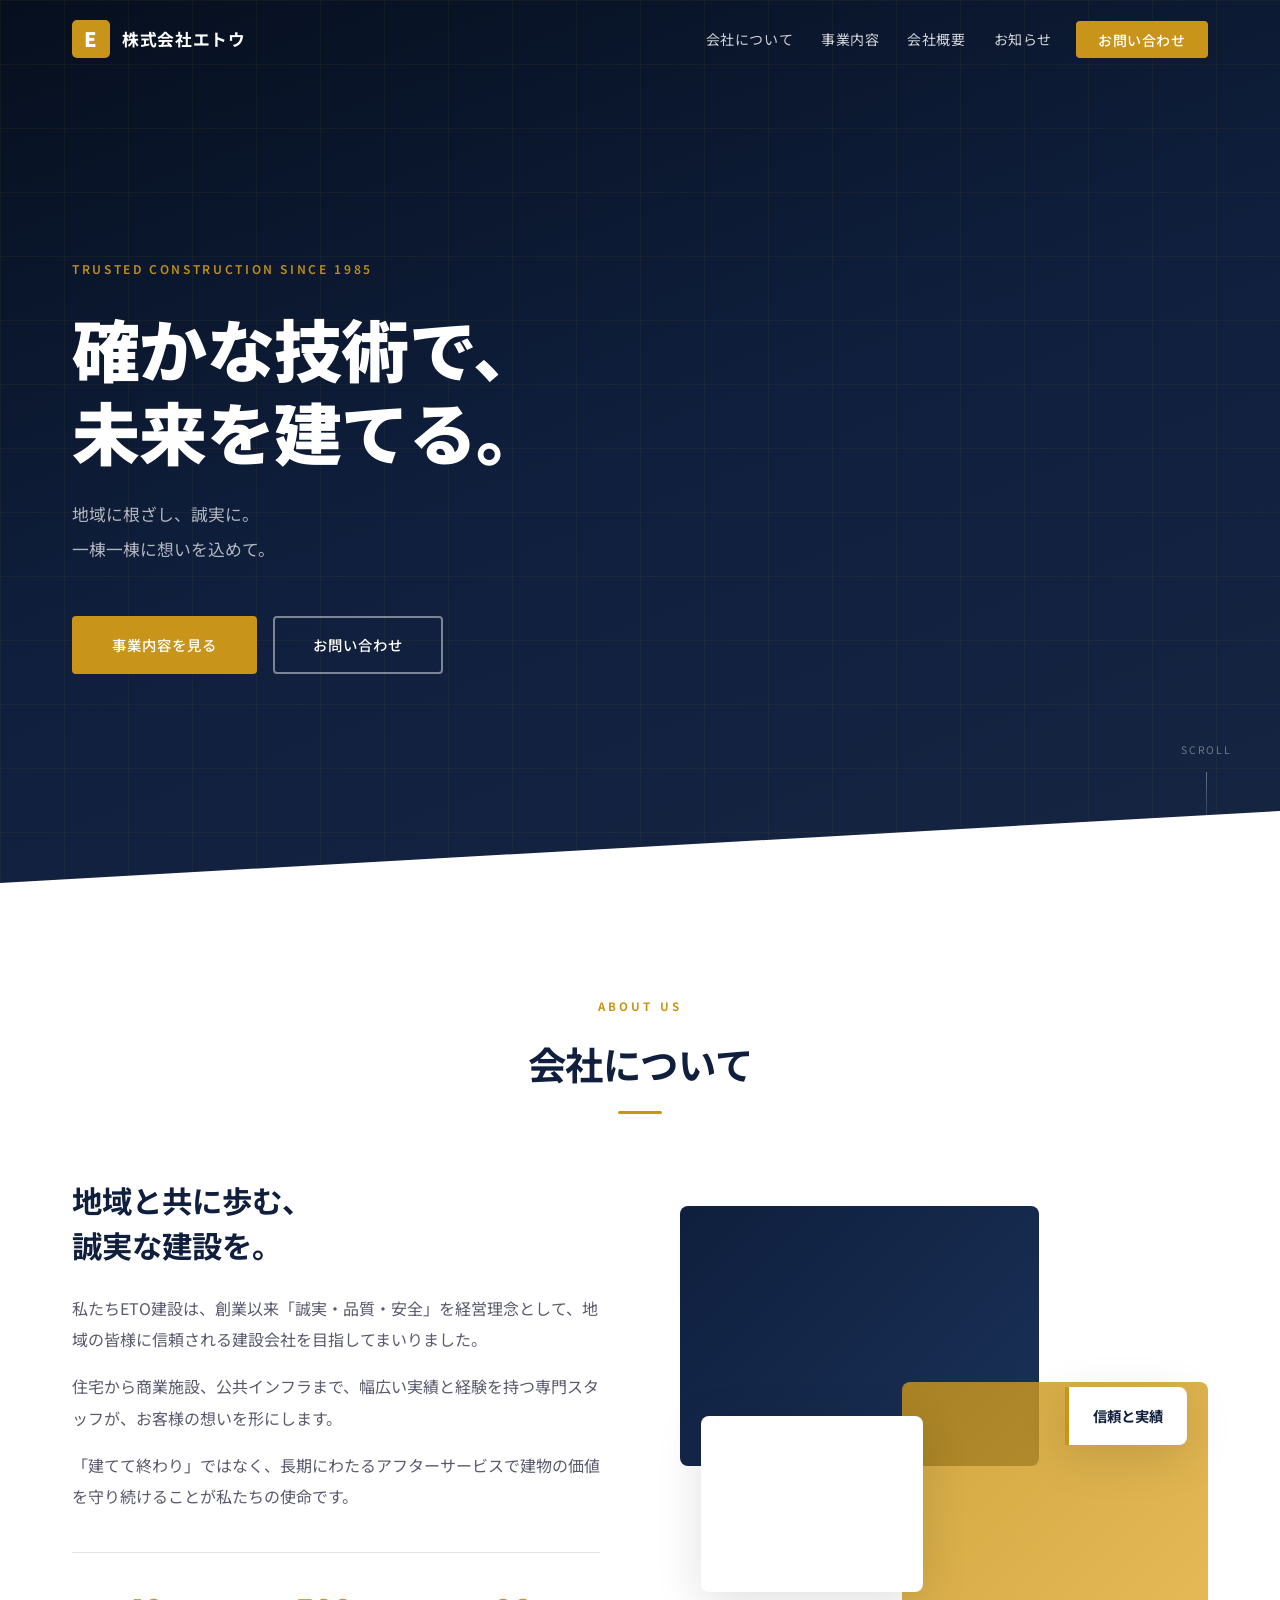
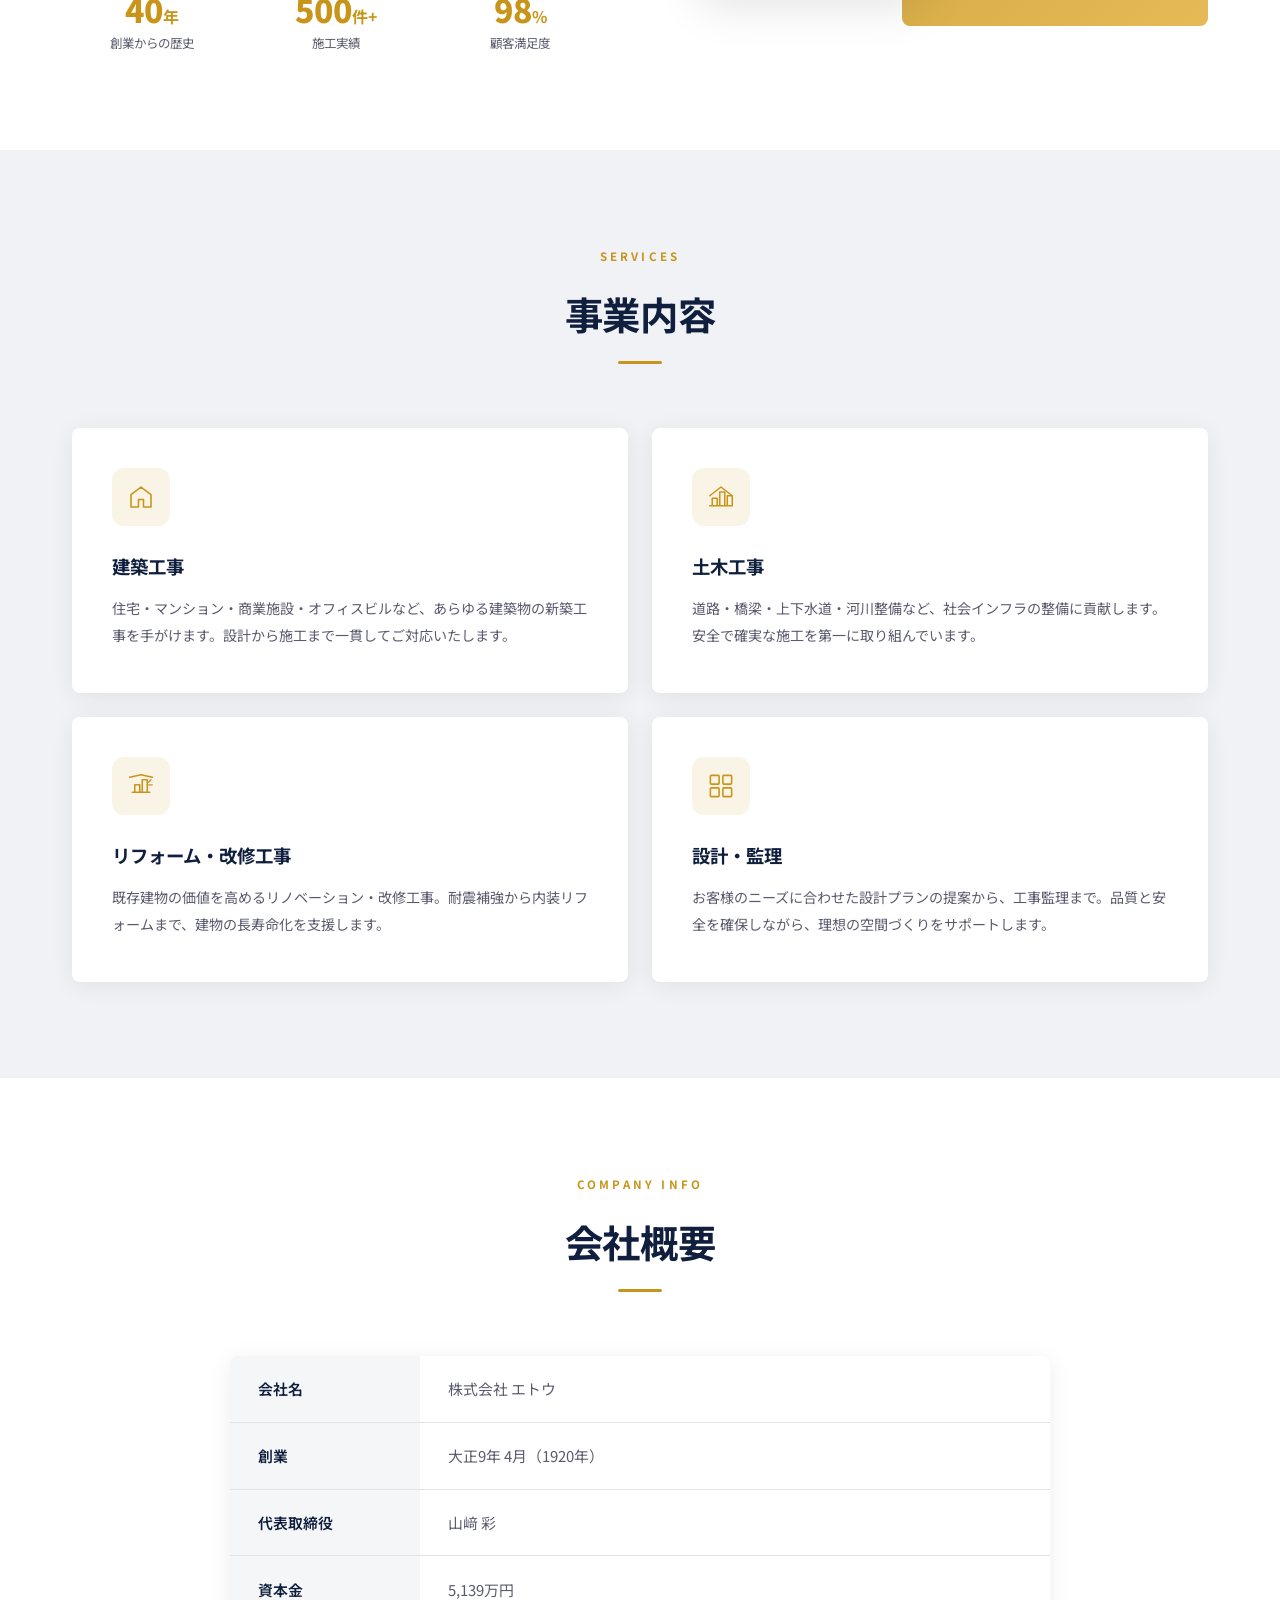
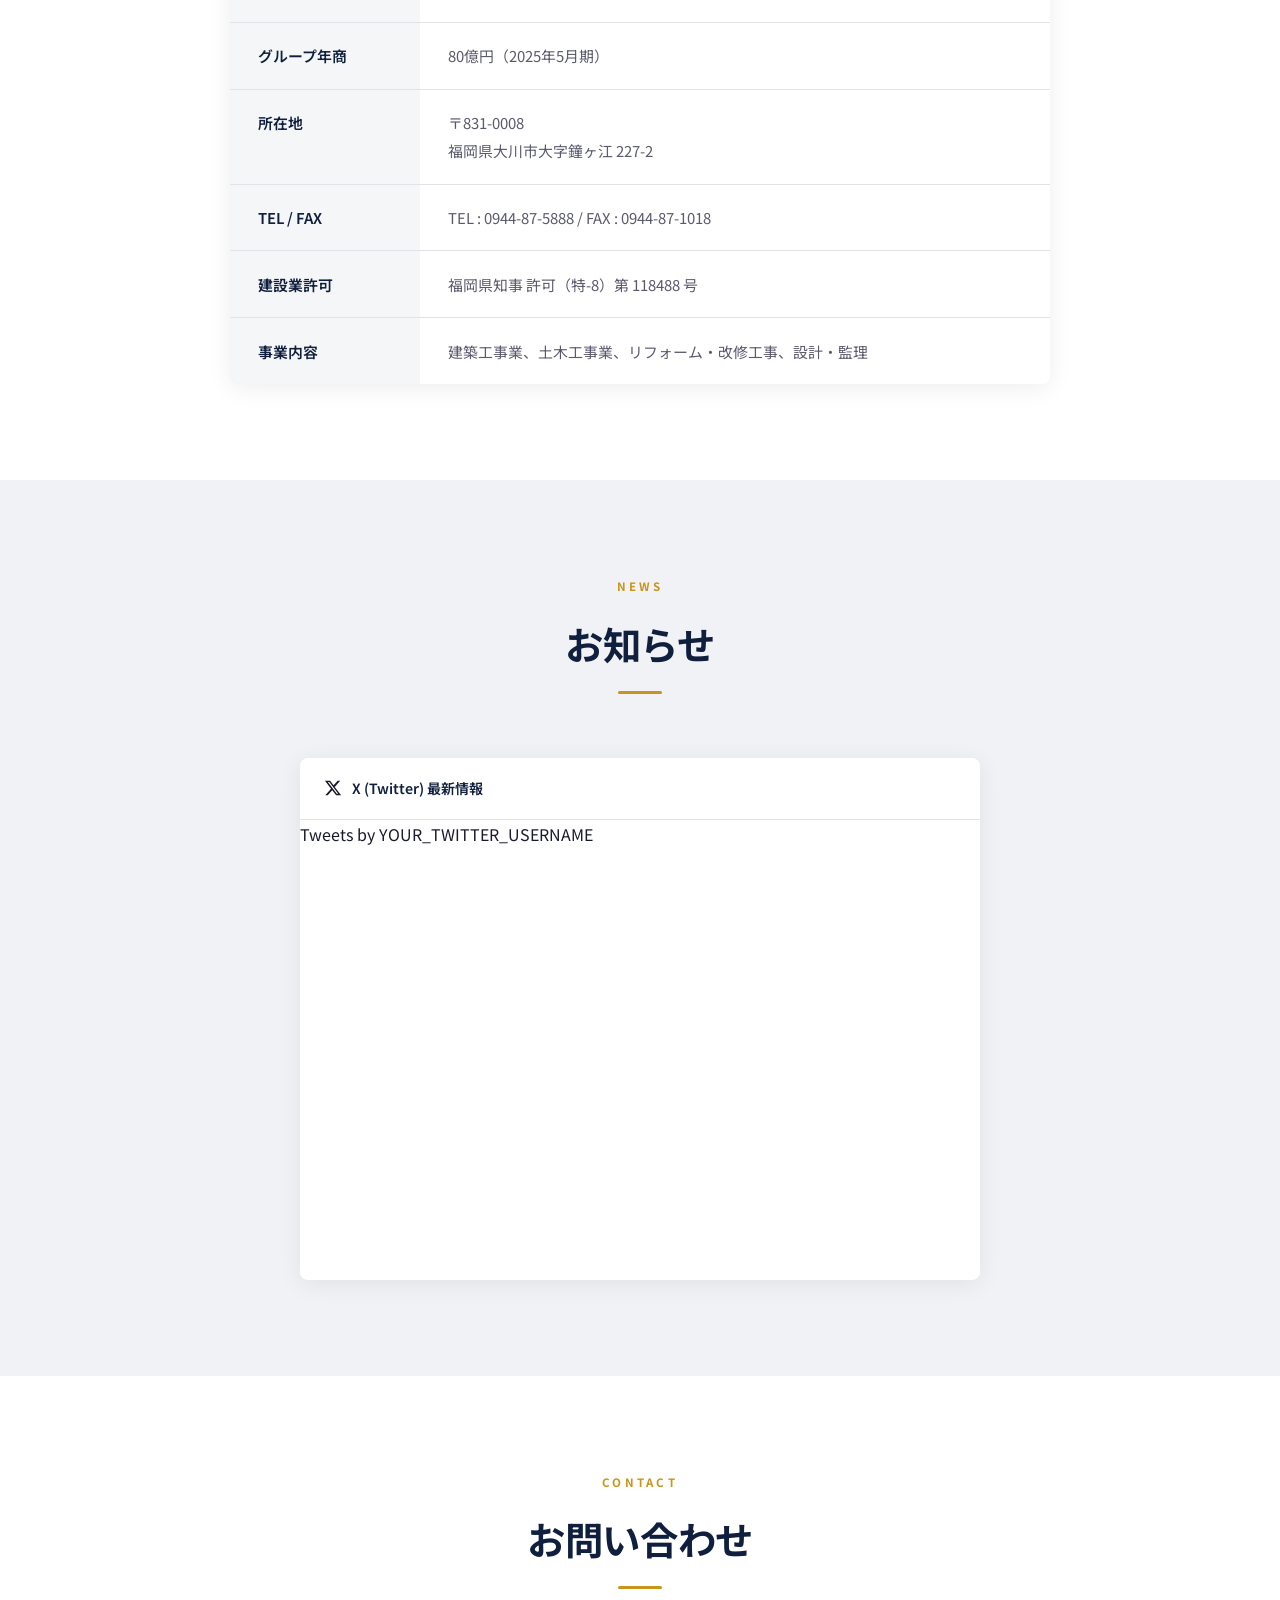
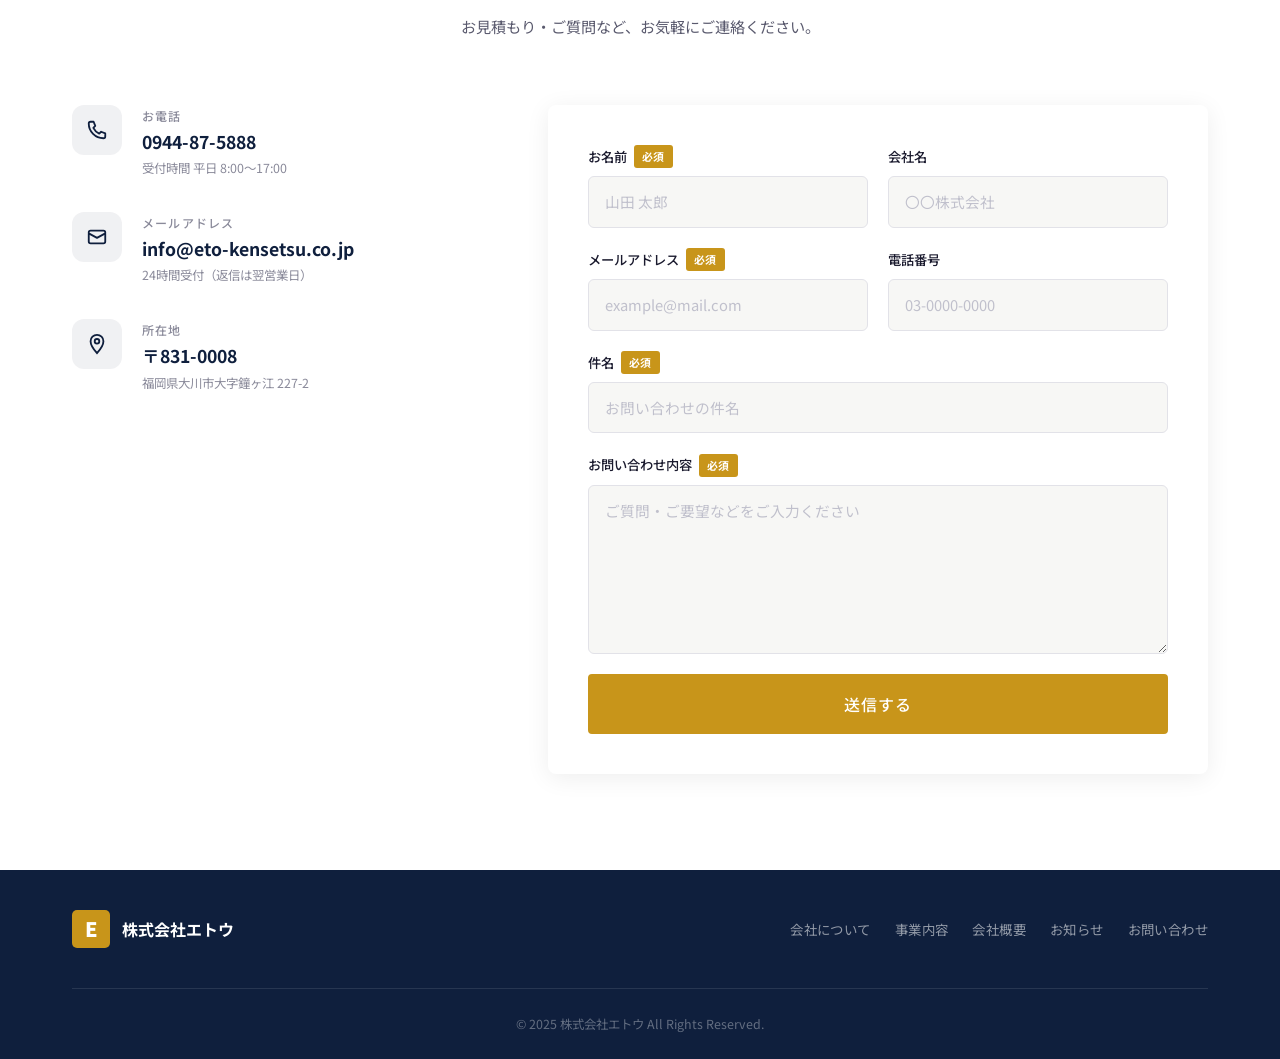
==== index.html @ 2ecfac26 "初回コミット: 株式会社エトウ ウェブサイト" ====
<!DOCTYPE html>
<html lang="ja">
<head>
  <meta charset="UTF-8">
  <meta name="viewport" content="width=device-width, initial-scale=1.0">
  <meta name="description" content="株式会社エトウ — 建築工事・土木工事・リフォーム・設計監理。福岡県大川市に根ざした誠実な建設で、確かな技術と安心をお届けします。">
  <title>株式会社エトウ | 確かな技術で未来を建てる</title>
  <link rel="stylesheet" href="css/style.css">
  <link rel="preconnect" href="https://fonts.googleapis.com">
  <link rel="preconnect" href="https://fonts.gstatic.com" crossorigin>
  <link href="https://fonts.googleapis.com/css2?family=Noto+Sans+JP:wght@300;400;500;700;900&display=swap" rel="stylesheet">
</head>
<body>

  <!-- ========== HEADER ========== -->
  <header id="header">
    <nav class="nav-container" role="navigation" aria-label="メインナビゲーション">
      <a href="#" class="logo" aria-label="株式会社エトウ トップへ">
        <span class="logo-mark" aria-hidden="true">E</span>
        <span class="logo-text">株式会社エトウ</span>
      </a>
      <button class="hamburger" id="hamburger" aria-label="メニューを開く" aria-expanded="false" aria-controls="nav-links">
        <span></span>
        <span></span>
        <span></span>
      </button>
      <ul class="nav-links" id="nav-links" role="list">
        <li><a href="#about">会社について</a></li>
        <li><a href="#services">事業内容</a></li>
        <li><a href="#company">会社概要</a></li>
        <li><a href="#news">お知らせ</a></li>
        <li><a href="#contact" class="nav-cta">お問い合わせ</a></li>
      </ul>
    </nav>
  </header>

  <!-- ========== HERO ========== -->
  <section id="hero" aria-label="メインビジュアル">
    <div class="hero-content">
      <p class="hero-label">TRUSTED CONSTRUCTION SINCE 1985</p>
      <h1>確かな技術で、<br>未来を建てる。</h1>
      <p class="hero-sub">地域に根ざし、誠実に。<br>一棟一棟に想いを込めて。</p>
      <div class="hero-btns">
        <a href="#services" class="btn btn-primary">事業内容を見る</a>
        <a href="#contact" class="btn btn-outline">お問い合わせ</a>
      </div>
    </div>
    <div class="hero-deco" aria-hidden="true">
      <div class="hero-scroll">
        <span>SCROLL</span>
        <div class="scroll-line"></div>
      </div>
    </div>
  </section>

  <!-- ========== ABOUT ========== -->
  <section id="about">
    <div class="container">
      <div class="section-header">
        <span class="section-label">ABOUT US</span>
        <h2>会社について</h2>
      </div>
      <div class="about-grid">
        <div class="about-text">
          <h3>地域と共に歩む、<br>誠実な建設を。</h3>
          <p>私たちETO建設は、創業以来「誠実・品質・安全」を経営理念として、地域の皆様に信頼される建設会社を目指してまいりました。</p>
          <p>住宅から商業施設、公共インフラまで、幅広い実績と経験を持つ専門スタッフが、お客様の想いを形にします。</p>
          <p>「建てて終わり」ではなく、長期にわたるアフターサービスで建物の価値を守り続けることが私たちの使命です。</p>
          <div class="about-stats">
            <div class="stat">
              <span class="stat-num">40<small>年</small></span>
              <span class="stat-label">創業からの歴史</span>
            </div>
            <div class="stat">
              <span class="stat-num">500<small>件+</small></span>
              <span class="stat-label">施工実績</span>
            </div>
            <div class="stat">
              <span class="stat-num">98<small>%</small></span>
              <span class="stat-label">顧客満足度</span>
            </div>
          </div>
        </div>
        <div class="about-visual" aria-hidden="true">
          <div class="visual-block v1"></div>
          <div class="visual-block v2"></div>
          <div class="visual-block v3"></div>
          <div class="visual-badge">信頼と実績</div>
        </div>
      </div>
    </div>
  </section>

  <!-- ========== SERVICES ========== -->
  <section id="services" class="bg-light">
    <div class="container">
      <div class="section-header">
        <span class="section-label">SERVICES</span>
        <h2>事業内容</h2>
      </div>
      <div class="services-grid">
        <div class="service-card">
          <div class="service-icon" aria-hidden="true">
            <svg viewBox="0 0 48 48" fill="none" xmlns="http://www.w3.org/2000/svg">
              <path d="M8 40V20L24 8L40 20V40H28V28H20V40H8Z" stroke="currentColor" stroke-width="2.5" stroke-linejoin="round"/>
            </svg>
          </div>
          <h3>建築工事</h3>
          <p>住宅・マンション・商業施設・オフィスビルなど、あらゆる建築物の新築工事を手がけます。設計から施工まで一貫してご対応いたします。</p>
        </div>
        <div class="service-card">
          <div class="service-icon" aria-hidden="true">
            <svg viewBox="0 0 48 48" fill="none" xmlns="http://www.w3.org/2000/svg">
              <path d="M6 38H42M10 38V26H18V38M22 38V16H30V38M34 38V22H42V38" stroke="currentColor" stroke-width="2.5" stroke-linecap="round" stroke-linejoin="round"/>
              <path d="M6 22L24 8L42 22" stroke="currentColor" stroke-width="2.5" stroke-linecap="round" stroke-linejoin="round"/>
            </svg>
          </div>
          <h3>土木工事</h3>
          <p>道路・橋梁・上下水道・河川整備など、社会インフラの整備に貢献します。安全で確実な施工を第一に取り組んでいます。</p>
        </div>
        <div class="service-card">
          <div class="service-icon" aria-hidden="true">
            <svg viewBox="0 0 48 48" fill="none" xmlns="http://www.w3.org/2000/svg">
              <path d="M10 34H38M14 34V22H22V34M26 34V14H34V34" stroke="currentColor" stroke-width="2.5" stroke-linecap="round" stroke-linejoin="round"/>
              <path d="M6 10L24 6L42 10" stroke="currentColor" stroke-width="2.5" stroke-linecap="round" stroke-linejoin="round"/>
              <path d="M36 18L40 14M36 22L42 22" stroke="currentColor" stroke-width="2" stroke-linecap="round"/>
            </svg>
          </div>
          <h3>リフォーム・改修工事</h3>
          <p>既存建物の価値を高めるリノベーション・改修工事。耐震補強から内装リフォームまで、建物の長寿命化を支援します。</p>
        </div>
        <div class="service-card">
          <div class="service-icon" aria-hidden="true">
            <svg viewBox="0 0 48 48" fill="none" xmlns="http://www.w3.org/2000/svg">
              <rect x="7" y="7" width="14" height="14" rx="1.5" stroke="currentColor" stroke-width="2.5"/>
              <rect x="27" y="7" width="14" height="14" rx="1.5" stroke="currentColor" stroke-width="2.5"/>
              <rect x="7" y="27" width="14" height="14" rx="1.5" stroke="currentColor" stroke-width="2.5"/>
              <rect x="27" y="27" width="14" height="14" rx="1.5" stroke="currentColor" stroke-width="2.5"/>
            </svg>
          </div>
          <h3>設計・監理</h3>
          <p>お客様のニーズに合わせた設計プランの提案から、工事監理まで。品質と安全を確保しながら、理想の空間づくりをサポートします。</p>
        </div>
      </div>
    </div>
  </section>

  <!-- ========== COMPANY INFO ========== -->
  <section id="company">
    <div class="container">
      <div class="section-header">
        <span class="section-label">COMPANY INFO</span>
        <h2>会社概要</h2>
      </div>
      <div class="company-wrapper">
        <table class="company-table">
          <tbody>
            <tr>
              <th scope="row">会社名</th>
              <td>株式会社 エトウ</td>
            </tr>
            <tr>
              <th scope="row">創業</th>
              <td>大正9年 4月（1920年）</td>
            </tr>
            <tr>
              <th scope="row">代表取締役</th>
              <td>山﨑 彩</td>
            </tr>
            <tr>
              <th scope="row">資本金</th>
              <td>5,139万円</td>
            </tr>
            <tr>
              <th scope="row">グループ年商</th>
              <td>80億円（2025年5月期）</td>
            </tr>
            <tr>
              <th scope="row">所在地</th>
              <td>〒831-0008<br>福岡県大川市大字鐘ヶ江 227-2</td>
            </tr>
            <tr>
              <th scope="row">TEL / FAX</th>
              <td>TEL : 0944-87-5888 / FAX : 0944-87-1018</td>
            </tr>
            <tr>
              <th scope="row">建設業許可</th>
              <td>福岡県知事 許可（特-8）第 118488 号</td>
            </tr>
            <tr>
              <th scope="row">事業内容</th>
              <td>建築工事業、土木工事業、リフォーム・改修工事、設計・監理</td>
            </tr>
          </tbody>
        </table>
      </div>
    </div>
  </section>

  <!-- ========== NEWS ========== -->
  <section id="news" class="bg-light">
    <div class="container">
      <div class="section-header">
        <span class="section-label">NEWS</span>
        <h2>お知らせ</h2>
      </div>
      <div class="news-grid news-grid--single">

        <!-- X (Twitter) タイムライン -->
        <div class="twitter-feed">
          <div class="twitter-header">
            <svg class="x-icon" viewBox="0 0 24 24" aria-hidden="true" focusable="false">
              <path d="M18.244 2.25h3.308l-7.227 8.26 8.502 11.24H16.17l-5.214-6.817L4.99 21.75H1.68l7.73-8.835L1.254 2.25H8.08l4.713 6.231zm-1.161 17.52h1.833L7.084 4.126H5.117z"/>
            </svg>
            <span>X (Twitter) 最新情報</span>
          </div>
          <div class="twitter-embed">
            <!--
              ★ Twitter/X タイムライン埋め込み設定
              「YOUR_TWITTER_USERNAME」の部分を X(Twitter) のユーザー名に変更してください。
              例: href="https://twitter.com/eto_kensetsu"
            -->
            <a class="twitter-timeline"
               data-height="560"
               data-theme="light"
               data-chrome="noheader nofooter noborders transparent"
               href="https://twitter.com/YOUR_TWITTER_USERNAME">
              Tweets by YOUR_TWITTER_USERNAME
            </a>
            <script async src="https://platform.twitter.com/widgets.js" charset="utf-8"></script>
          </div>
        </div>

      </div>
    </div>
  </section>

  <!-- ========== CONTACT ========== -->
  <section id="contact">
    <div class="container">
      <div class="section-header">
        <span class="section-label">CONTACT</span>
        <h2>お問い合わせ</h2>
        <p class="section-desc">お見積もり・ご質問など、お気軽にご連絡ください。</p>
      </div>
      <div class="contact-wrapper">

        <div class="contact-info">
          <div class="contact-item">
            <div class="contact-icon" aria-hidden="true">
              <svg viewBox="0 0 24 24" fill="none">
                <path d="M3 5C3 3.9 3.9 3 5 3H8.3L10.1 7.5L8 9.6C9.1 11.8 12.2 14.9 14.4 16L16.5 13.9L21 15.7V19C21 20.1 20.1 21 19 21C10.2 21 3 13.8 3 5Z" stroke="currentColor" stroke-width="2" stroke-linecap="round" stroke-linejoin="round"/>
              </svg>
            </div>
            <div>
              <span class="contact-label">お電話</span>
              <a href="tel:0944875888" class="contact-value">0944-87-5888</a>
              <span class="contact-note">受付時間 平日 8:00〜17:00</span>
            </div>
          </div>
          <div class="contact-item">
            <div class="contact-icon" aria-hidden="true">
              <svg viewBox="0 0 24 24" fill="none">
                <path d="M3 8L12 13L21 8M5 19H19C20.1 19 21 18.1 21 17V7C21 5.9 20.1 5 19 5H5C3.9 5 3 5.9 3 7V17C3 18.1 3.9 19 5 19Z" stroke="currentColor" stroke-width="2" stroke-linecap="round" stroke-linejoin="round"/>
              </svg>
            </div>
            <div>
              <span class="contact-label">メールアドレス</span>
              <a href="mailto:info@eto-kensetsu.co.jp" class="contact-value">info@eto-kensetsu.co.jp</a>
              <span class="contact-note">24時間受付（返信は翌営業日）</span>
            </div>
          </div>
          <div class="contact-item">
            <div class="contact-icon" aria-hidden="true">
              <svg viewBox="0 0 24 24" fill="none">
                <path d="M12 2C8.13 2 5 5.13 5 9C5 14.25 12 22 12 22C12 22 19 14.25 19 9C19 5.13 15.87 2 12 2ZM12 11.5C10.62 11.5 9.5 10.38 9.5 9C9.5 7.62 10.62 6.5 12 6.5C13.38 6.5 14.5 7.62 14.5 9C14.5 10.38 13.38 11.5 12 11.5Z" stroke="currentColor" stroke-width="2" fill="none"/>
              </svg>
            </div>
            <div>
              <span class="contact-label">所在地</span>
              <span class="contact-value">〒831-0008</span>
              <span class="contact-note">福岡県大川市大字鐘ヶ江 227-2</span>
            </div>
          </div>
        </div>

        <form class="contact-form" id="contactForm" novalidate>
          <div class="form-group">
            <label for="name">お名前 <span class="required">必須</span></label>
            <input type="text" id="name" name="name" placeholder="山田 太郎" required autocomplete="name">
          </div>
          <div class="form-group">
            <label for="company-name">会社名</label>
            <input type="text" id="company-name" name="company" placeholder="〇〇株式会社" autocomplete="organization">
          </div>
          <div class="form-group">
            <label for="email">メールアドレス <span class="required">必須</span></label>
            <input type="email" id="email" name="email" placeholder="example@mail.com" required autocomplete="email">
          </div>
          <div class="form-group">
            <label for="tel">電話番号</label>
            <input type="tel" id="tel" name="tel" placeholder="03-0000-0000" autocomplete="tel">
          </div>
          <div class="form-group form-full">
            <label for="subject">件名 <span class="required">必須</span></label>
            <input type="text" id="subject" name="subject" placeholder="お問い合わせの件名" required>
          </div>
          <div class="form-group form-full">
            <label for="message">お問い合わせ内容 <span class="required">必須</span></label>
            <textarea id="message" name="message" rows="6" placeholder="ご質問・ご要望などをご入力ください" required></textarea>
          </div>
          <div class="form-group form-full">
            <button type="submit" class="btn btn-primary btn-full">送信する</button>
          </div>
        </form>

      </div>
    </div>
  </section>

  <!-- ========== FOOTER ========== -->
  <footer id="footer">
    <div class="footer-inner">
      <div class="footer-top">
        <a href="#" class="footer-logo" aria-label="株式会社エトウ トップへ">
          <span class="logo-mark" aria-hidden="true">E</span>
          <span>株式会社エトウ</span>
        </a>
        <nav class="footer-nav" aria-label="フッターナビゲーション">
          <a href="#about">会社について</a>
          <a href="#services">事業内容</a>
          <a href="#company">会社概要</a>
          <a href="#news">お知らせ</a>
          <a href="#contact">お問い合わせ</a>
        </nav>
      </div>
      <div class="footer-bottom">
        <p>&copy; 2025 株式会社エトウ All Rights Reserved.</p>
      </div>
    </div>
  </footer>

  <a href="#" class="back-to-top" id="backToTop" aria-label="ページトップへ戻る">&#8679;</a>

  <script src="js/main.js"></script>
</body>
</html>
---- css/style.css ----
/* ============================================================
   ETO建設株式会社 — スタイルシート
   ============================================================ */

/* ---------- リセット & ベース ---------- */
*, *::before, *::after {
  box-sizing: border-box;
  margin: 0;
  padding: 0;
}

:root {
  --clr-primary:       #0f1f3d;
  --clr-primary-mid:   #1a3158;
  --clr-accent:        #c8951a;
  --clr-accent-lt:     #e0aa30;
  --clr-white:         #ffffff;
  --clr-offwhite:      #f7f7f5;
  --clr-light:         #f0f2f5;
  --clr-gray:          #8a8a9a;
  --clr-text:          #1a1a2e;
  --clr-text-lt:       #5a5a6e;
  --clr-border:        #e2e2e8;

  --shadow:            0 4px 24px rgba(0, 0, 0, 0.07);
  --shadow-lg:         0 12px 48px rgba(0, 0, 0, 0.12);
  --radius:            8px;
  --transition:        all 0.3s ease;
  --font:              'Noto Sans JP', 'Hiragino Sans', 'Meiryo', sans-serif;
  --max-w:             1200px;
}

html {
  scroll-behavior: smooth;
  font-size: 16px;
}

body {
  font-family: var(--font);
  color: var(--clr-text);
  line-height: 1.8;
  background: var(--clr-white);
  overflow-x: hidden;
}

a {
  color: inherit;
  text-decoration: none;
  transition: var(--transition);
}

img {
  max-width: 100%;
  display: block;
}

/* ============================================================
   HEADER / NAV
   ============================================================ */
#header {
  position: fixed;
  top: 0;
  left: 0;
  right: 0;
  z-index: 1000;
  padding: 1.25rem 0;
  transition: background 0.4s ease, padding 0.3s ease, box-shadow 0.3s ease;
}

#header.scrolled {
  background: rgba(15, 31, 61, 0.97);
  backdrop-filter: blur(16px);
  -webkit-backdrop-filter: blur(16px);
  padding: 0.75rem 0;
  box-shadow: 0 2px 20px rgba(0, 0, 0, 0.25);
}

.nav-container {
  max-width: var(--max-w);
  margin: 0 auto;
  padding: 0 2rem;
  display: flex;
  align-items: center;
  justify-content: space-between;
  gap: 2rem;
}

.logo {
  display: flex;
  align-items: center;
  gap: 0.75rem;
  color: var(--clr-white);
  font-weight: 700;
  font-size: 1.05rem;
  letter-spacing: 0.04em;
  flex-shrink: 0;
}

.logo-mark {
  width: 38px;
  height: 38px;
  background: var(--clr-accent);
  color: var(--clr-white);
  border-radius: 5px;
  display: flex;
  align-items: center;
  justify-content: center;
  font-weight: 900;
  font-size: 1.25rem;
  flex-shrink: 0;
}

.nav-links {
  display: flex;
  align-items: center;
  gap: 0.25rem;
  list-style: none;
}

.nav-links a {
  color: rgba(255, 255, 255, 0.82);
  font-size: 0.875rem;
  font-weight: 400;
  letter-spacing: 0.04em;
  padding: 0.4rem 0.75rem;
  position: relative;
  border-radius: 4px;
}

.nav-links a::after {
  content: '';
  position: absolute;
  bottom: 0;
  left: 0.75rem;
  right: 0.75rem;
  height: 2px;
  background: var(--clr-accent);
  transform: scaleX(0);
  transition: transform 0.25s ease;
}

.nav-links a:hover {
  color: var(--clr-white);
}

.nav-links a:hover::after,
.nav-links a.active::after {
  transform: scaleX(1);
}

.nav-cta {
  background: var(--clr-accent) !important;
  color: var(--clr-white) !important;
  padding: 0.55rem 1.4rem !important;
  border-radius: 4px;
  font-weight: 500 !important;
  margin-left: 0.5rem;
}

.nav-cta::after {
  display: none !important;
}

.nav-cta:hover {
  background: var(--clr-accent-lt) !important;
  transform: translateY(-1px);
  box-shadow: 0 4px 16px rgba(200, 149, 26, 0.35);
}

.hamburger {
  display: none;
  background: none;
  border: none;
  cursor: pointer;
  flex-direction: column;
  gap: 5px;
  padding: 4px;
  z-index: 1100;
}

.hamburger span {
  width: 26px;
  height: 2px;
  background: var(--clr-white);
  display: block;
  border-radius: 2px;
  transition: var(--transition);
  transform-origin: center;
}

.hamburger.open span:nth-child(1) {
  transform: translateY(7px) rotate(45deg);
}

.hamburger.open span:nth-child(2) {
  opacity: 0;
  transform: scaleX(0);
}

.hamburger.open span:nth-child(3) {
  transform: translateY(-7px) rotate(-45deg);
}

/* ============================================================
   HERO
   ============================================================ */
#hero {
  min-height: 100vh;
  display: flex;
  align-items: center;
  position: relative;
  overflow: hidden;
  background:
    linear-gradient(160deg, #060f1e 0%, #0f1f3d 50%, #162542 100%);
}

/* グリッドパターン */
#hero::before {
  content: '';
  position: absolute;
  inset: 0;
  background-image:
    linear-gradient(rgba(200, 149, 26, 0.06) 1px, transparent 1px),
    linear-gradient(90deg, rgba(200, 149, 26, 0.06) 1px, transparent 1px);
  background-size: 64px 64px;
  pointer-events: none;
}

/* ウェーブ分割 */
#hero::after {
  content: '';
  position: absolute;
  bottom: -1px;
  left: 0;
  right: 0;
  height: 90px;
  background: var(--clr-white);
  clip-path: polygon(0 80%, 100% 0, 100% 100%, 0 100%);
}

.hero-content {
  position: relative;
  z-index: 1;
  max-width: var(--max-w);
  margin: 0 auto;
  padding: 9rem 2rem 7rem;
  width: 100%;
}

.hero-label {
  color: var(--clr-accent);
  font-size: 0.75rem;
  letter-spacing: 0.22em;
  font-weight: 600;
  margin-bottom: 1.75rem;
  opacity: 0.95;
}

.hero-content h1 {
  font-size: clamp(2.6rem, 5.5vw, 4.25rem);
  font-weight: 900;
  color: var(--clr-white);
  line-height: 1.22;
  margin-bottom: 1.5rem;
  letter-spacing: -0.01em;
}

.hero-sub {
  color: rgba(255, 255, 255, 0.68);
  font-size: 1.05rem;
  margin-bottom: 3rem;
  line-height: 2.1;
}

.hero-btns {
  display: flex;
  gap: 1rem;
  flex-wrap: wrap;
}

/* スクロールインジケーター */
.hero-deco {
  position: absolute;
  bottom: 4rem;
  right: 3rem;
  z-index: 1;
}

.hero-scroll {
  display: flex;
  flex-direction: column;
  align-items: center;
  gap: 0.75rem;
  color: rgba(255, 255, 255, 0.38);
  font-size: 0.65rem;
  letter-spacing: 0.18em;
}

.scroll-line {
  width: 1px;
  height: 64px;
  background: linear-gradient(to bottom, rgba(255, 255, 255, 0.35), transparent);
  animation: scrollAnim 2.2s ease-in-out infinite;
}

@keyframes scrollAnim {
  0%, 100% { opacity: 0.35; transform: scaleY(1); }
  50%       { opacity: 0.75; transform: scaleY(1.15); }
}

/* ============================================================
   ボタン
   ============================================================ */
.btn {
  display: inline-flex;
  align-items: center;
  justify-content: center;
  gap: 0.5rem;
  padding: 0.9rem 2.4rem;
  border-radius: 4px;
  font-size: 0.9rem;
  font-weight: 500;
  letter-spacing: 0.06em;
  border: 2px solid transparent;
  cursor: pointer;
  transition: var(--transition);
  font-family: var(--font);
}

.btn-primary {
  background: var(--clr-accent);
  color: var(--clr-white);
  border-color: var(--clr-accent);
}

.btn-primary:hover {
  background: var(--clr-accent-lt);
  border-color: var(--clr-accent-lt);
  transform: translateY(-2px);
  box-shadow: 0 8px 24px rgba(200, 149, 26, 0.32);
}

.btn-outline {
  background: transparent;
  color: var(--clr-white);
  border-color: rgba(255, 255, 255, 0.45);
}

.btn-outline:hover {
  border-color: var(--clr-white);
  background: rgba(255, 255, 255, 0.1);
}

.btn-full {
  width: 100%;
  padding-top: 1rem;
  padding-bottom: 1rem;
  font-size: 1rem;
}

/* ============================================================
   セクション共通
   ============================================================ */
section {
  padding: 6rem 0;
}

.container {
  max-width: var(--max-w);
  margin: 0 auto;
  padding: 0 2rem;
}

.bg-light {
  background: var(--clr-light);
}

.section-header {
  text-align: center;
  margin-bottom: 4rem;
}

.section-label {
  display: block;
  color: var(--clr-accent);
  font-size: 0.72rem;
  font-weight: 700;
  letter-spacing: 0.28em;
  margin-bottom: 0.75rem;
}

.section-header h2 {
  font-size: clamp(1.9rem, 3vw, 2.6rem);
  font-weight: 700;
  color: var(--clr-primary);
  letter-spacing: -0.01em;
  position: relative;
  display: inline-block;
  padding-bottom: 1rem;
}

.section-header h2::after {
  content: '';
  position: absolute;
  bottom: 0;
  left: 50%;
  transform: translateX(-50%);
  width: 44px;
  height: 3px;
  background: var(--clr-accent);
  border-radius: 2px;
}

.section-desc {
  color: var(--clr-text-lt);
  margin-top: 1.5rem;
  font-size: 0.95rem;
}

/* ============================================================
   ABOUT
   ============================================================ */
.about-grid {
  display: grid;
  grid-template-columns: 1fr 1fr;
  gap: 5rem;
  align-items: center;
}

.about-text h3 {
  font-size: clamp(1.5rem, 2.5vw, 1.9rem);
  font-weight: 700;
  color: var(--clr-primary);
  line-height: 1.5;
  margin-bottom: 1.5rem;
}

.about-text p {
  color: var(--clr-text-lt);
  margin-bottom: 1rem;
  line-height: 1.95;
}

.about-stats {
  display: grid;
  grid-template-columns: repeat(3, 1fr);
  gap: 1.5rem;
  margin-top: 2.5rem;
  padding-top: 2.5rem;
  border-top: 1px solid var(--clr-border);
}

.stat {
  text-align: center;
}

.stat-num {
  display: block;
  font-size: 2rem;
  font-weight: 900;
  color: var(--clr-accent);
  line-height: 1;
  margin-bottom: 0.4rem;
}

.stat-num small {
  font-size: 1rem;
  font-weight: 700;
}

.stat-label {
  font-size: 0.78rem;
  color: var(--clr-text-lt);
  display: block;
}

/* ビジュアルブロック */
.about-visual {
  position: relative;
  height: 420px;
}

.visual-block {
  position: absolute;
  border-radius: var(--radius);
}

.v1 {
  width: 68%;
  height: 62%;
  top: 0;
  left: 0;
  background: linear-gradient(135deg, var(--clr-primary) 0%, var(--clr-primary-mid) 100%);
}

.v2 {
  width: 58%;
  height: 58%;
  bottom: 0;
  right: 0;
  background: linear-gradient(135deg, var(--clr-accent) 0%, var(--clr-accent-lt) 100%);
  opacity: 0.82;
}

.v3 {
  width: 42%;
  height: 42%;
  bottom: 8%;
  left: 4%;
  background: var(--clr-white);
  box-shadow: var(--shadow-lg);
}

.visual-badge {
  position: absolute;
  top: 50%;
  right: 4%;
  transform: translateY(-50%);
  background: var(--clr-white);
  border-left: 4px solid var(--clr-accent);
  padding: 1rem 1.5rem;
  box-shadow: var(--shadow-lg);
  border-radius: 0 var(--radius) var(--radius) 0;
  font-weight: 700;
  color: var(--clr-primary);
  font-size: 0.9rem;
  white-space: nowrap;
  z-index: 1;
}

/* ============================================================
   SERVICES
   ============================================================ */
.services-grid {
  display: grid;
  grid-template-columns: repeat(2, 1fr);
  gap: 1.5rem;
}

.service-card {
  background: var(--clr-white);
  border-radius: var(--radius);
  padding: 2.5rem;
  box-shadow: var(--shadow);
  transition: var(--transition);
  border-bottom: 3px solid transparent;
}

.service-card:hover {
  transform: translateY(-6px);
  box-shadow: var(--shadow-lg);
  border-bottom-color: var(--clr-accent);
}

.service-icon {
  width: 58px;
  height: 58px;
  background: rgba(200, 149, 26, 0.1);
  border-radius: 12px;
  display: flex;
  align-items: center;
  justify-content: center;
  margin-bottom: 1.5rem;
  color: var(--clr-accent);
  transition: background 0.3s ease;
}

.service-card:hover .service-icon {
  background: rgba(200, 149, 26, 0.18);
}

.service-icon svg {
  width: 30px;
  height: 30px;
}

.service-card h3 {
  font-size: 1.15rem;
  font-weight: 700;
  color: var(--clr-primary);
  margin-bottom: 0.75rem;
}

.service-card p {
  color: var(--clr-text-lt);
  font-size: 0.88rem;
  line-height: 1.95;
}

/* ============================================================
   COMPANY INFO
   ============================================================ */
.company-wrapper {
  max-width: 820px;
  margin: 0 auto;
  background: var(--clr-white);
  border-radius: var(--radius);
  overflow: hidden;
  box-shadow: var(--shadow);
}

.company-table {
  width: 100%;
  border-collapse: collapse;
}

.company-table tr:not(:last-child) {
  border-bottom: 1px solid var(--clr-border);
}

.company-table th,
.company-table td {
  padding: 1.2rem 1.75rem;
  text-align: left;
  font-size: 0.93rem;
  line-height: 1.85;
  vertical-align: top;
}

.company-table th {
  width: 190px;
  background: rgba(15, 31, 61, 0.04);
  color: var(--clr-primary);
  font-weight: 600;
  white-space: nowrap;
}

.company-table td {
  color: var(--clr-text-lt);
}

/* ============================================================
   NEWS
   ============================================================ */
.news-grid {
  display: grid;
  grid-template-columns: 1fr 1fr;
  gap: 2.5rem;
  align-items: start;
}

/* Twitter 単独レイアウト */
.news-grid--single {
  grid-template-columns: 1fr;
  max-width: 680px;
  margin: 0 auto;
}

/* Twitter/X フィード */
.twitter-feed {
  background: var(--clr-white);
  border-radius: var(--radius);
  overflow: hidden;
  box-shadow: var(--shadow);
}

.twitter-header {
  display: flex;
  align-items: center;
  gap: 0.6rem;
  padding: 1.1rem 1.5rem;
  border-bottom: 1px solid var(--clr-border);
  font-weight: 600;
  font-size: 0.88rem;
  color: var(--clr-primary);
}

.x-icon {
  width: 18px;
  height: 18px;
  fill: var(--clr-text);
  flex-shrink: 0;
}

.twitter-embed {
  padding: 0;
  min-height: 460px;
}

/* ============================================================
   CONTACT
   ============================================================ */
.contact-wrapper {
  display: grid;
  grid-template-columns: 1fr 1.6fr;
  gap: 4rem;
  align-items: start;
}

.contact-info {
  display: flex;
  flex-direction: column;
  gap: 2rem;
}

.contact-item {
  display: flex;
  gap: 1.25rem;
  align-items: flex-start;
}

.contact-icon {
  width: 50px;
  height: 50px;
  background: rgba(15, 31, 61, 0.06);
  border-radius: 12px;
  display: flex;
  align-items: center;
  justify-content: center;
  flex-shrink: 0;
  color: var(--clr-primary);
  transition: background 0.3s ease;
}

.contact-item:hover .contact-icon {
  background: rgba(200, 149, 26, 0.1);
  color: var(--clr-accent);
}

.contact-icon svg {
  width: 22px;
  height: 22px;
}

.contact-label {
  display: block;
  font-size: 0.75rem;
  color: var(--clr-gray);
  letter-spacing: 0.1em;
  margin-bottom: 0.2rem;
  font-weight: 500;
  text-transform: uppercase;
}

.contact-value {
  display: block;
  font-size: 1.1rem;
  font-weight: 700;
  color: var(--clr-primary);
  margin-bottom: 0.2rem;
  line-height: 1.4;
}

a.contact-value:hover {
  color: var(--clr-accent);
}

.contact-note {
  display: block;
  font-size: 0.78rem;
  color: var(--clr-gray);
}

/* フォーム */
.contact-form {
  background: var(--clr-white);
  border-radius: var(--radius);
  padding: 2.5rem;
  box-shadow: var(--shadow);
  display: grid;
  grid-template-columns: 1fr 1fr;
  gap: 1.25rem;
}

.form-group {
  display: flex;
  flex-direction: column;
  gap: 0.45rem;
}

.form-full {
  grid-column: 1 / -1;
}

.form-group label {
  font-size: 0.83rem;
  font-weight: 500;
  color: var(--clr-text);
  display: flex;
  align-items: center;
  gap: 0.4rem;
}

.required {
  background: var(--clr-accent);
  color: var(--clr-white);
  font-size: 0.68rem;
  padding: 0.1rem 0.5rem;
  border-radius: 3px;
  font-weight: 700;
  letter-spacing: 0.05em;
}

.form-group input,
.form-group textarea {
  padding: 0.82rem 1rem;
  border: 1.5px solid var(--clr-border);
  border-radius: 6px;
  font-size: 0.92rem;
  font-family: var(--font);
  color: var(--clr-text);
  background: var(--clr-offwhite);
  transition: var(--transition);
  outline: none;
  resize: vertical;
  line-height: 1.6;
}

.form-group input:focus,
.form-group textarea:focus {
  border-color: var(--clr-accent);
  background: var(--clr-white);
  box-shadow: 0 0 0 3px rgba(200, 149, 26, 0.12);
}

.form-group input::placeholder,
.form-group textarea::placeholder {
  color: #c0c0cc;
}

/* ============================================================
   FOOTER
   ============================================================ */
#footer {
  background: var(--clr-primary);
}

.footer-inner {
  max-width: var(--max-w);
  margin: 0 auto;
  padding: 0 2rem;
}

.footer-top {
  display: flex;
  align-items: center;
  justify-content: space-between;
  padding: 2.5rem 0;
  border-bottom: 1px solid rgba(255, 255, 255, 0.1);
  gap: 2rem;
  flex-wrap: wrap;
}

.footer-logo {
  display: flex;
  align-items: center;
  gap: 0.75rem;
  color: var(--clr-white);
  font-weight: 700;
  font-size: 1rem;
}

.footer-nav {
  display: flex;
  gap: 1.5rem;
  flex-wrap: wrap;
}

.footer-nav a {
  color: rgba(255, 255, 255, 0.55);
  font-size: 0.84rem;
  letter-spacing: 0.03em;
  transition: color 0.25s ease;
}

.footer-nav a:hover {
  color: var(--clr-accent);
}

.footer-bottom {
  padding: 1.5rem 0;
  text-align: center;
  font-size: 0.78rem;
  color: rgba(255, 255, 255, 0.35);
}

/* ============================================================
   BACK TO TOP
   ============================================================ */
.back-to-top {
  position: fixed;
  bottom: 2rem;
  right: 2rem;
  width: 48px;
  height: 48px;
  background: var(--clr-accent);
  color: var(--clr-white);
  border-radius: 50%;
  display: flex;
  align-items: center;
  justify-content: center;
  font-size: 1.35rem;
  box-shadow: 0 4px 18px rgba(200, 149, 26, 0.4);
  opacity: 0;
  pointer-events: none;
  transition: opacity 0.35s ease, transform 0.25s ease, background 0.2s ease;
  z-index: 999;
}

.back-to-top.visible {
  opacity: 1;
  pointer-events: auto;
}

.back-to-top:hover {
  background: var(--clr-accent-lt);
  transform: translateY(-3px);
}

/* ============================================================
   フェードインアニメーション
   ============================================================ */
.fade-in {
  opacity: 0;
  transform: translateY(28px);
  transition: opacity 0.6s ease, transform 0.6s ease;
}

.fade-in.visible {
  opacity: 1;
  transform: translateY(0);
}

/* ============================================================
   RESPONSIVE — タブレット (≤1024px)
   ============================================================ */
@media (max-width: 1024px) {
  .about-grid {
    grid-template-columns: 1fr;
    gap: 3.5rem;
  }

  .about-visual {
    height: 320px;
    max-width: 520px;
  }

  .news-grid {
    grid-template-columns: 1fr;
  }

  .contact-wrapper {
    grid-template-columns: 1fr;
    gap: 3rem;
  }
}

/* ============================================================
   RESPONSIVE — モバイル (≤768px)
   ============================================================ */
@media (max-width: 768px) {
  section {
    padding: 4rem 0;
  }

  /* ハンバーガー */
  .hamburger {
    display: flex;
  }

  .nav-links {
    position: fixed;
    top: 0;
    right: -100%;
    width: 80%;
    max-width: 320px;
    height: 100dvh;
    background: var(--clr-primary);
    flex-direction: column;
    align-items: flex-start;
    padding: 5.5rem 2rem 2rem;
    gap: 0;
    transition: right 0.35s cubic-bezier(0.4, 0, 0.2, 1);
    box-shadow: -8px 0 36px rgba(0, 0, 0, 0.25);
    overflow-y: auto;
  }

  .nav-links.open {
    right: 0;
  }

  .nav-links li {
    width: 100%;
  }

  .nav-links a {
    display: block;
    padding: 1rem 0;
    border-bottom: 1px solid rgba(255, 255, 255, 0.08);
    font-size: 1rem;
    border-radius: 0;
  }

  .nav-links a::after {
    display: none;
  }

  .nav-cta {
    margin-top: 1.5rem;
    text-align: center !important;
    border-radius: 4px !important;
    display: block !important;
  }

  /* ヒーロー */
  .hero-deco {
    display: none;
  }

  /* サービス */
  .services-grid {
    grid-template-columns: 1fr;
  }

  /* 会社概要テーブル */
  .company-table th {
    width: 110px;
    padding: 1rem 1rem;
  }

  .company-table td {
    padding: 1rem;
  }

  /* フォーム */
  .contact-form {
    grid-template-columns: 1fr;
    padding: 1.75rem;
  }

  /* フッター */
  .footer-top {
    flex-direction: column;
    align-items: flex-start;
    gap: 1.5rem;
  }

  .footer-nav {
    gap: 1rem;
  }
}

/* ============================================================
   RESPONSIVE — スマートフォン (≤480px)
   ============================================================ */
@media (max-width: 480px) {
  .hero-content {
    padding: 8rem 1.25rem 5rem;
  }

  .container {
    padding: 0 1.25rem;
  }

  .about-stats {
    gap: 0.75rem;
  }

  .stat-num {
    font-size: 1.65rem;
  }

  .about-visual {
    height: 260px;
  }

  .service-card {
    padding: 1.75rem;
  }

  .company-table th {
    width: 90px;
    font-size: 0.84rem;
  }

  .company-table td {
    font-size: 0.84rem;
  }

  .contact-form {
    padding: 1.4rem;
  }
}
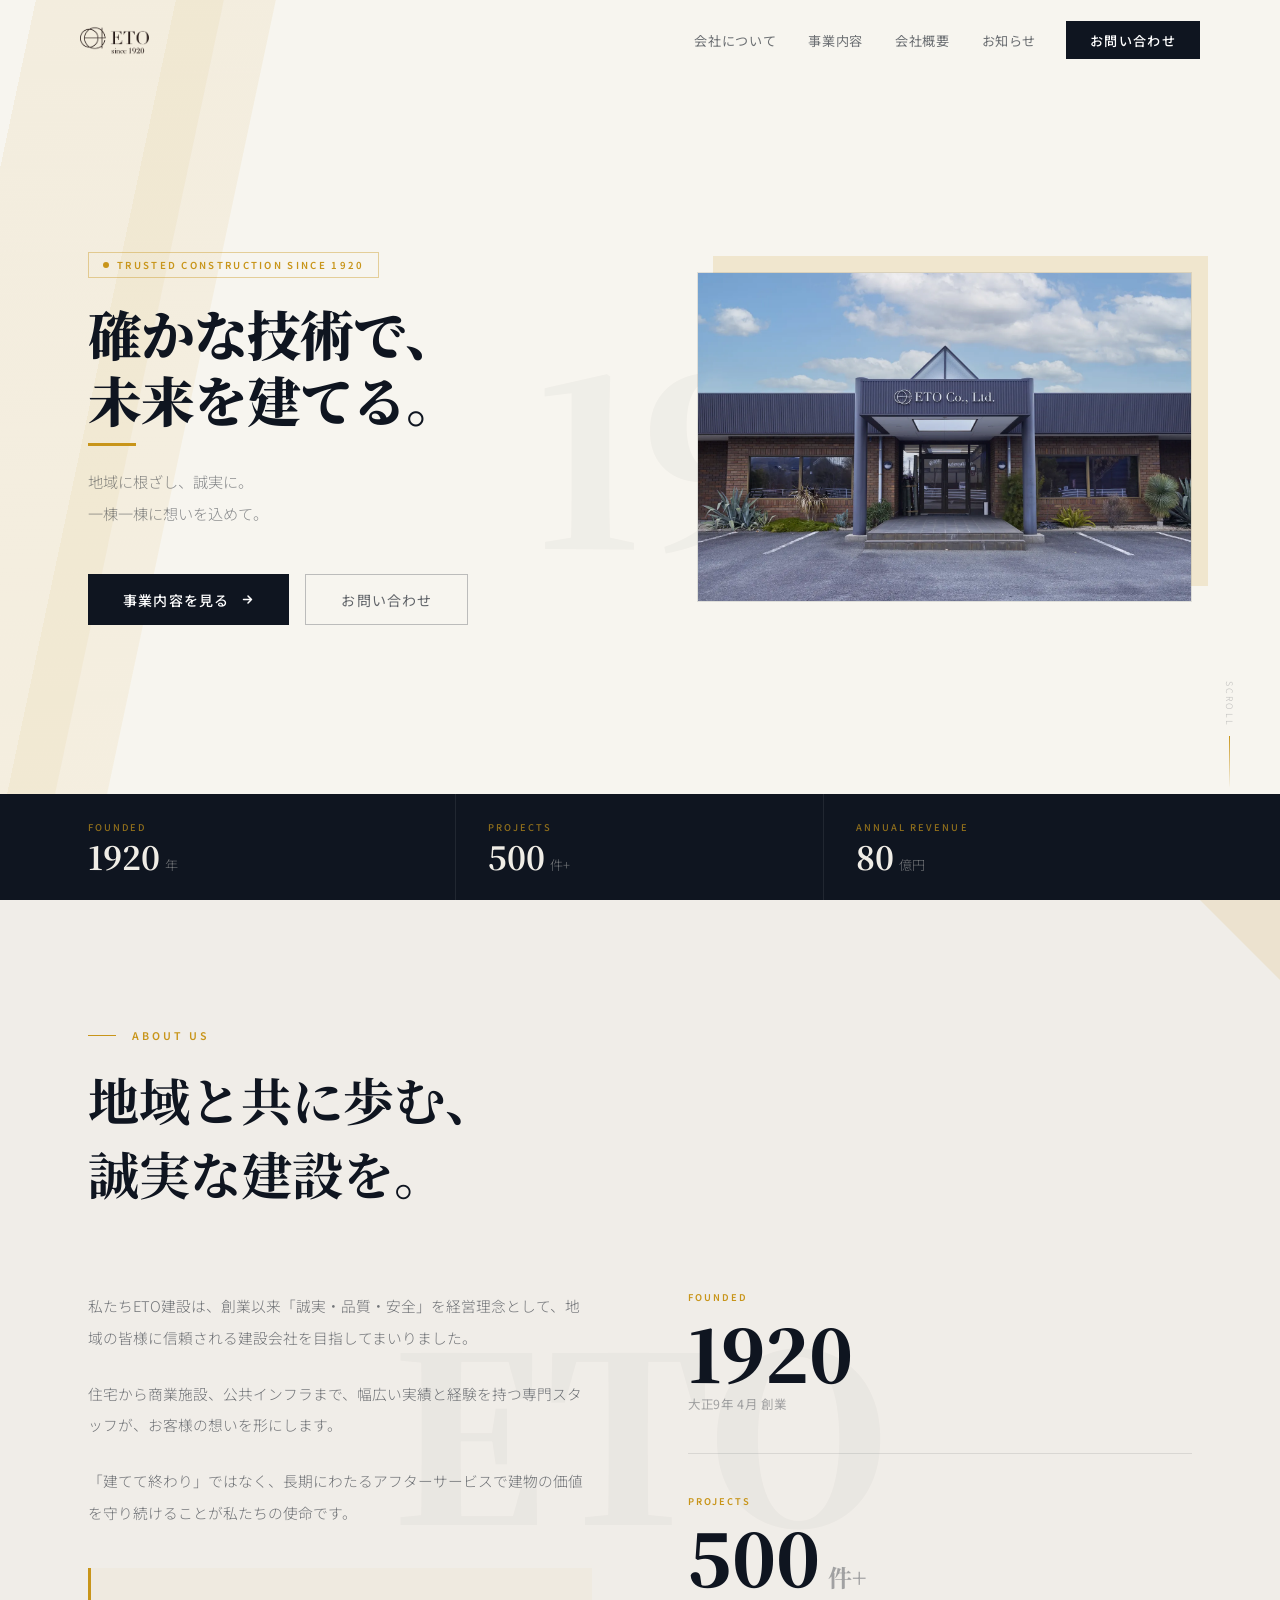
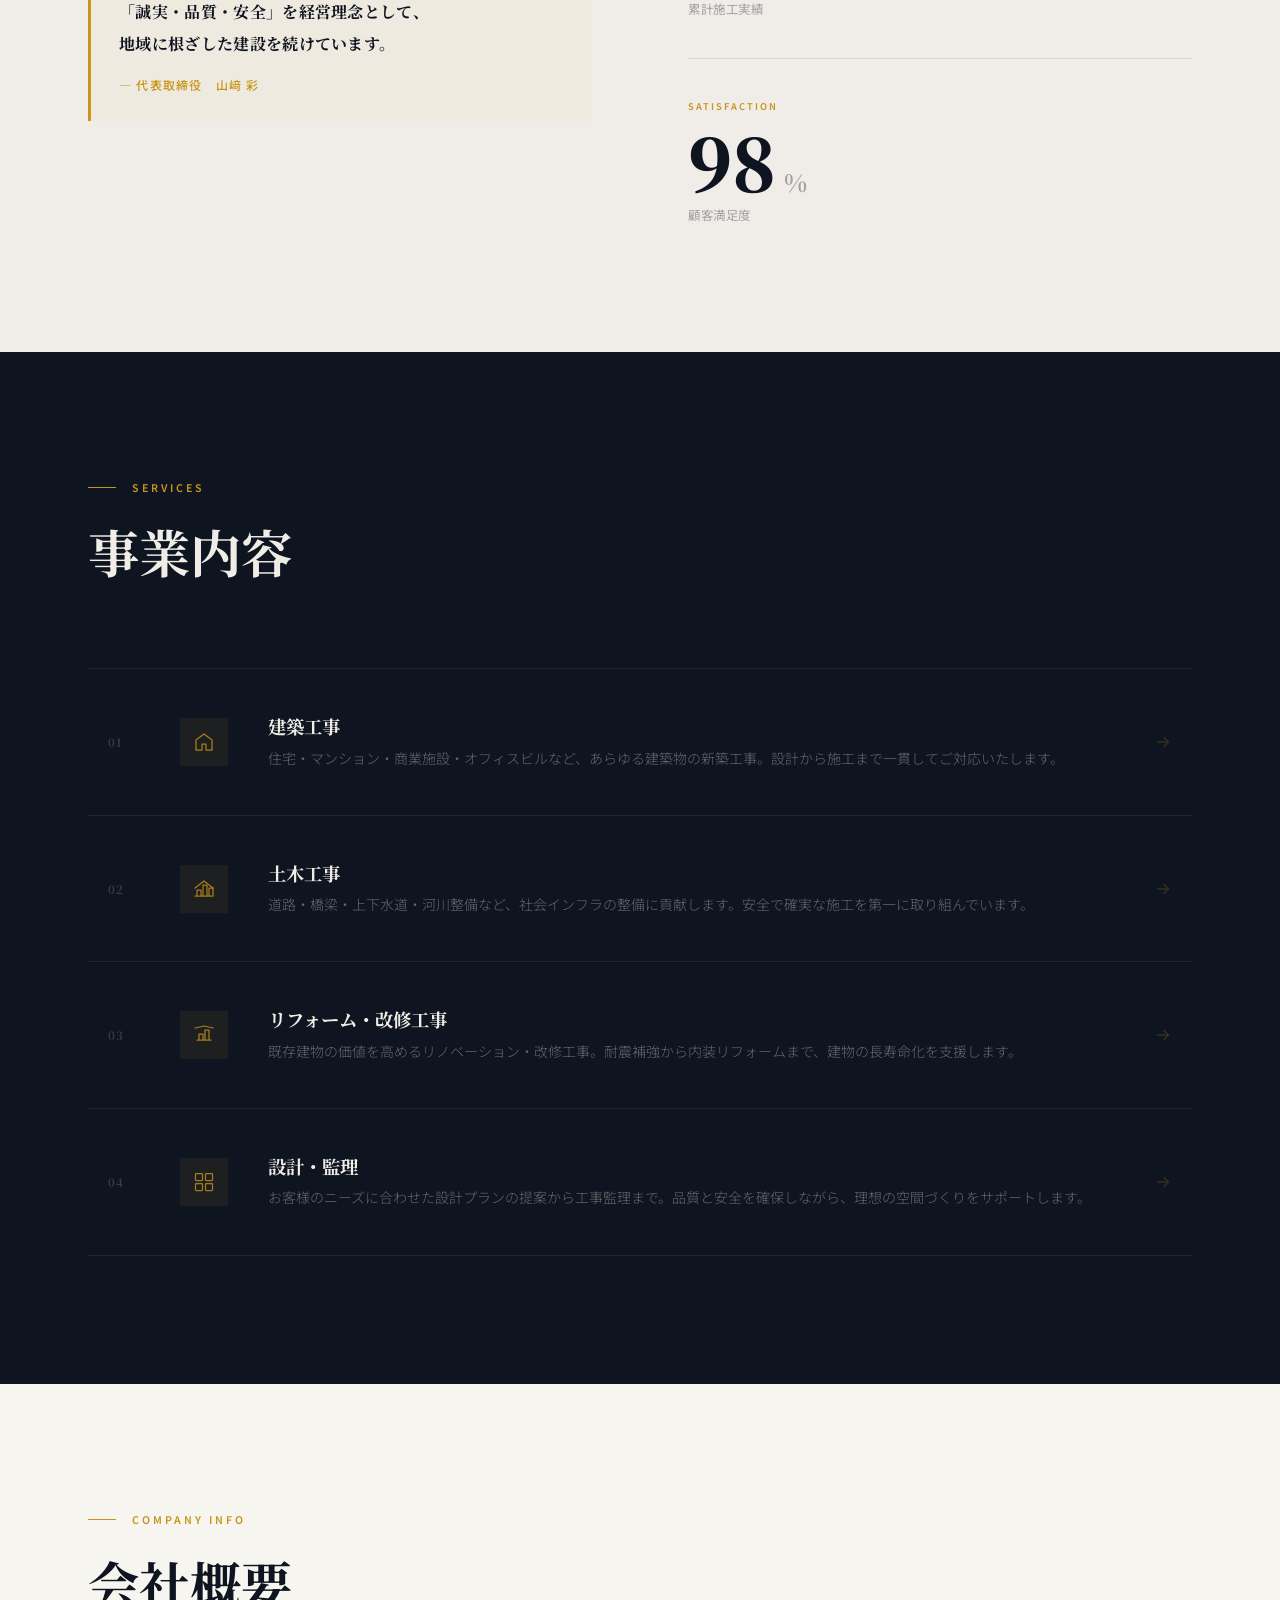
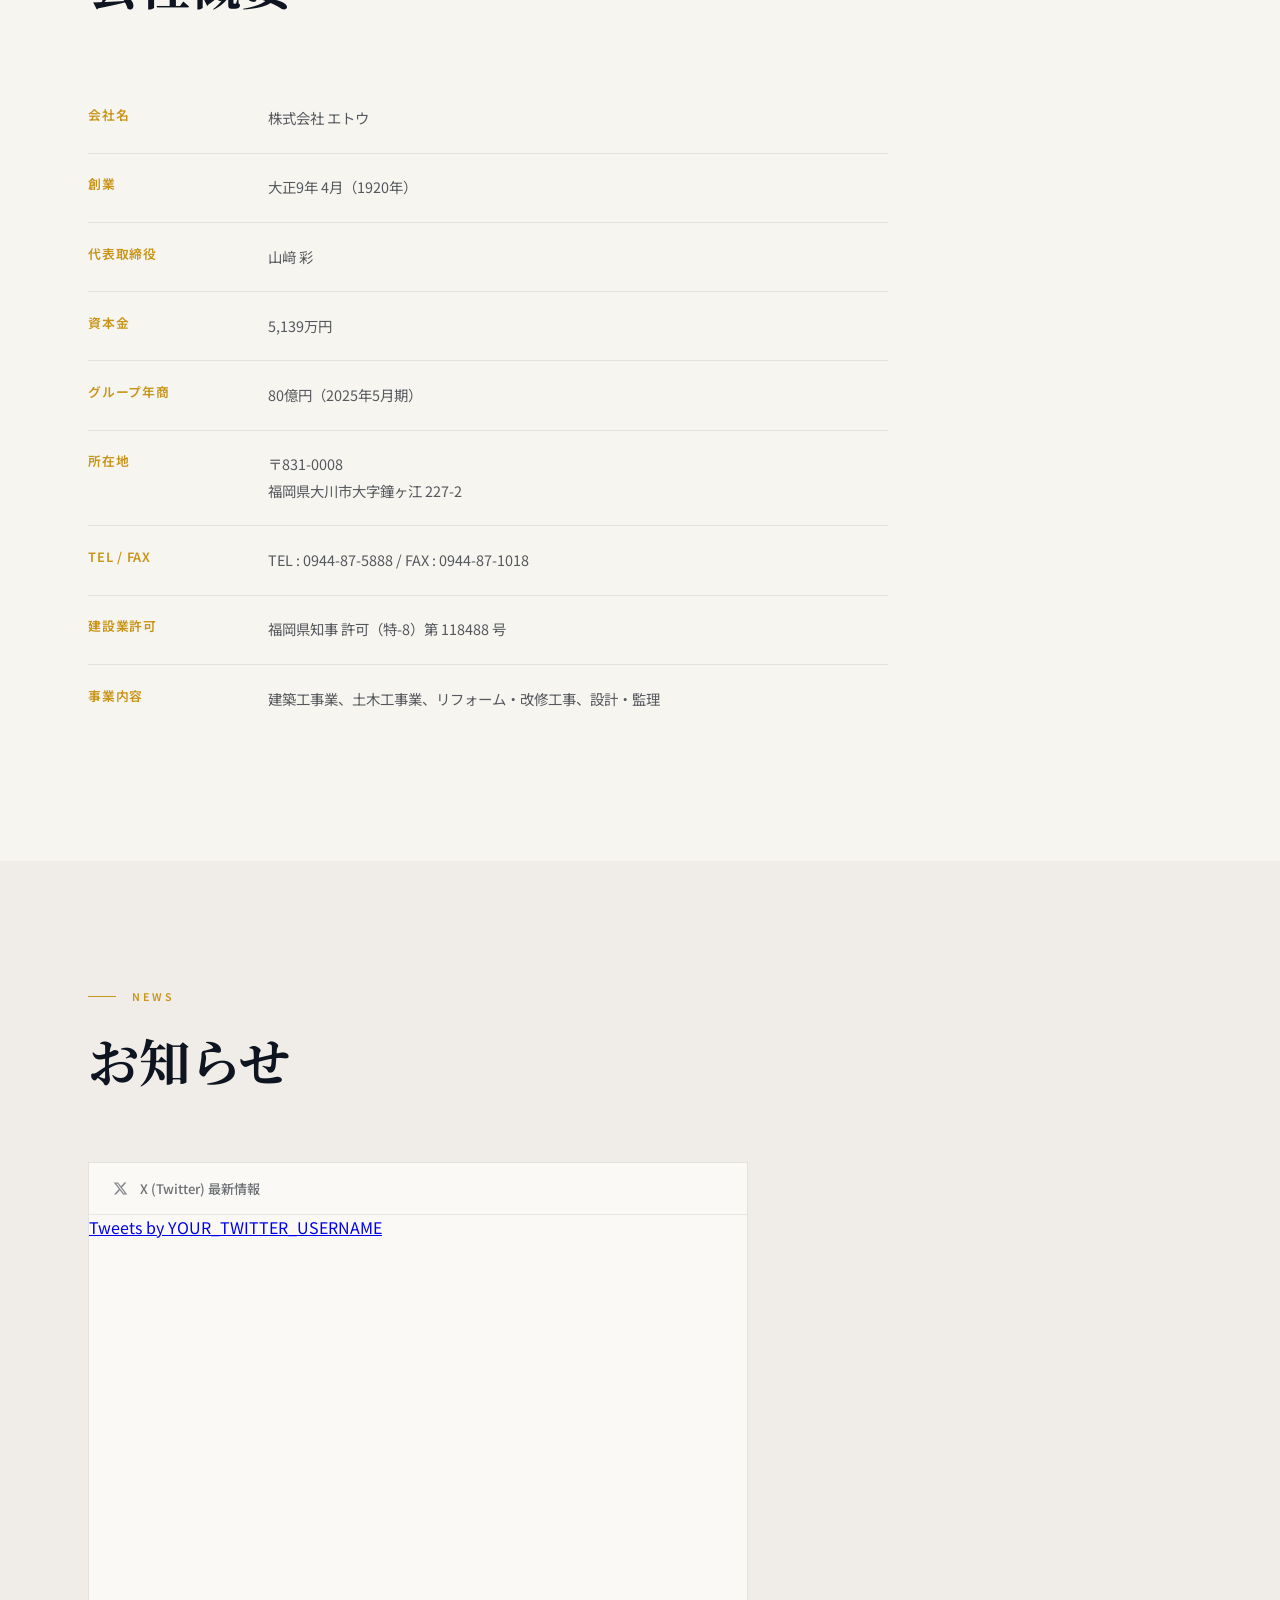
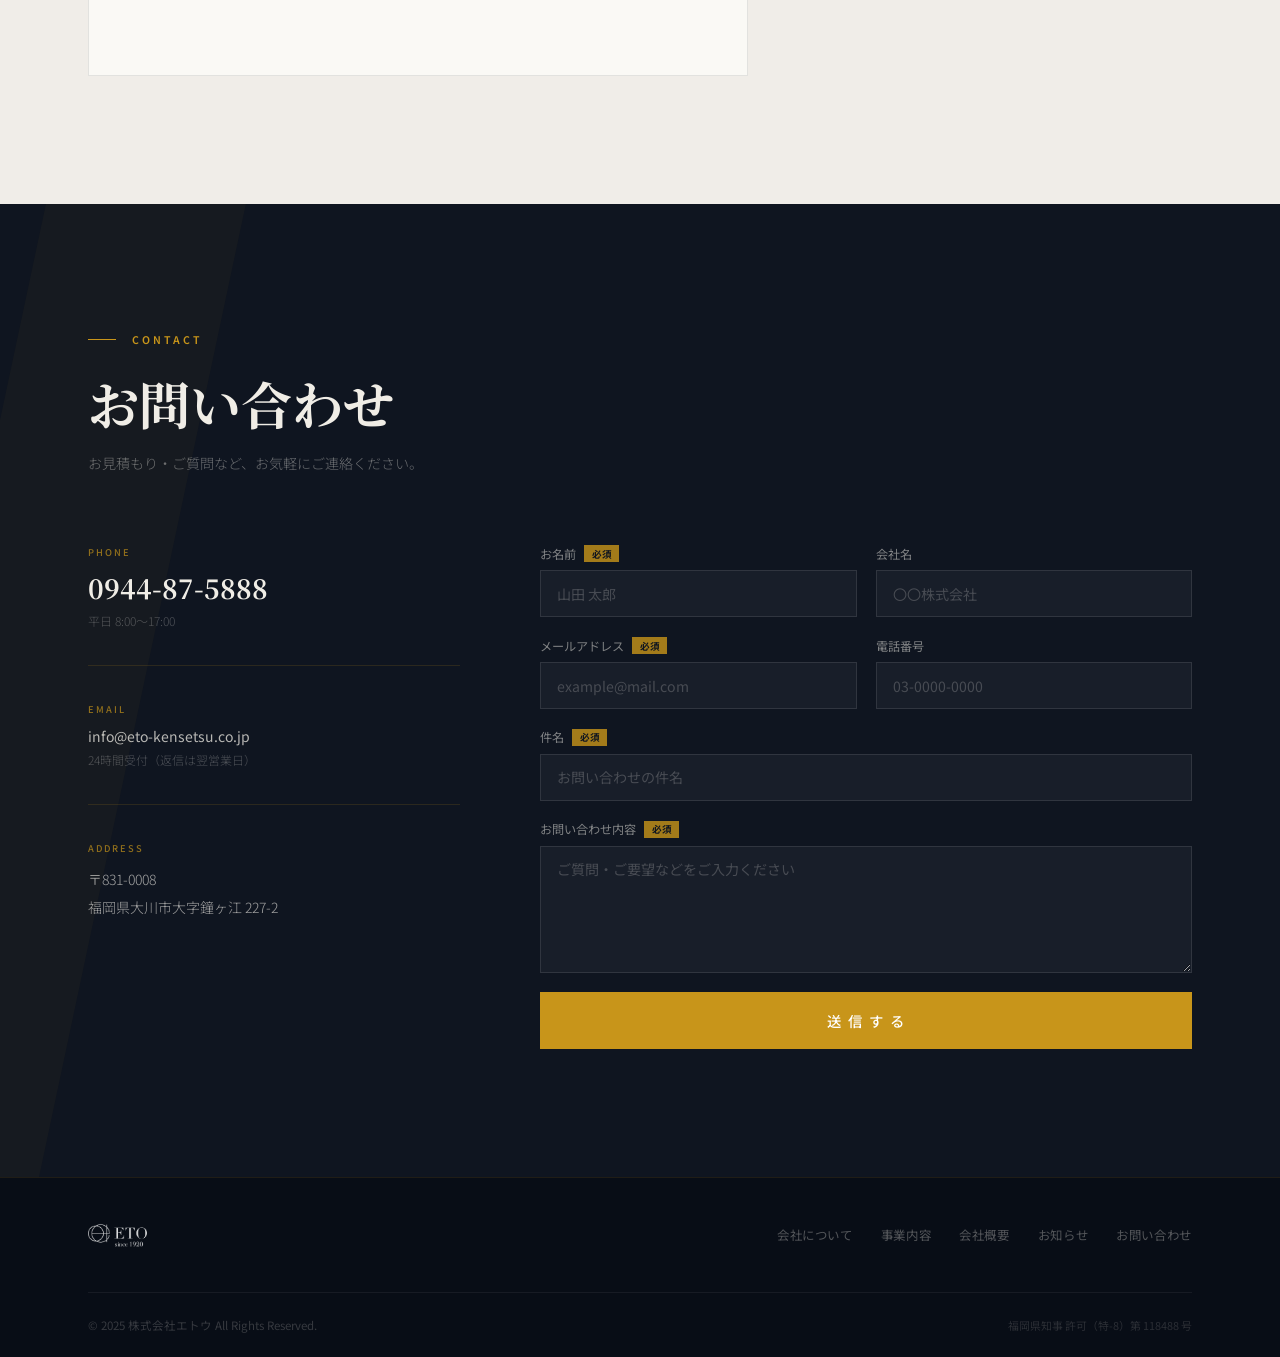
==== commit 6b57cde4: "デザインハンドオフに基づきサイトを全面リニューアル、会社ロゴとメイン画像を追加 - design_handoff_eto_website の仕様に沿ってヒーロー/About/Services/Cont" ====
--- a/index.html
+++ b/index.html
@@ -3,215 +3,295 @@
 <head>
   <meta charset="UTF-8">
   <meta name="viewport" content="width=device-width, initial-scale=1.0">
-  <meta name="description" content="株式会社エトウ — 建築工事・土木工事・リフォーム・設計監理。福岡県大川市に根ざした誠実な建設で、確かな技術と安心をお届けします。">
+  <meta name="description" content="株式会社エトウ — 建築工事・土木工事・リフォーム・設計監理。福岡県大川市に根ざした確かな技術と誠実な建設。">
   <title>株式会社エトウ | 確かな技術で未来を建てる</title>
-  <link rel="stylesheet" href="css/style.css">
   <link rel="preconnect" href="https://fonts.googleapis.com">
   <link rel="preconnect" href="https://fonts.gstatic.com" crossorigin>
-  <link href="https://fonts.googleapis.com/css2?family=Noto+Sans+JP:wght@300;400;500;700;900&display=swap" rel="stylesheet">
+  <link href="https://fonts.googleapis.com/css2?family=Noto+Sans+JP:wght@300;400;500;700&family=Noto+Serif+JP:wght@400;700;900&display=swap" rel="stylesheet">
+  <link rel="stylesheet" href="css/style.css">
+  <script async src="https://platform.twitter.com/widgets.js" charset="utf-8"></script>
 </head>
 <body>
 
+  <div id="overlay" class="overlay" aria-hidden="true"></div>
+
+  <nav id="mobileMenu" class="mobile-menu" aria-label="モバイルナビゲーション">
+    <a href="#about" class="mobile-link">会社について</a>
+    <a href="#services" class="mobile-link">事業内容</a>
+    <a href="#company" class="mobile-link">会社概要</a>
+    <a href="#news" class="mobile-link">お知らせ</a>
+    <a href="#contact" class="mobile-cta">お問い合わせ</a>
+  </nav>
+
   <!-- ========== HEADER ========== -->
   <header id="header">
-    <nav class="nav-container" role="navigation" aria-label="メインナビゲーション">
+    <div class="header-inner">
       <a href="#" class="logo" aria-label="株式会社エトウ トップへ">
-        <span class="logo-mark" aria-hidden="true">E</span>
-        <span class="logo-text">株式会社エトウ</span>
+        <img src="images/logo.png" alt="株式会社エトウ" class="logo-img" width="330" height="190">
       </a>
-      <button class="hamburger" id="hamburger" aria-label="メニューを開く" aria-expanded="false" aria-controls="nav-links">
+      <nav class="desktop-nav" aria-label="メインナビゲーション">
+        <a href="#about" class="nav-lnk">会社について</a>
+        <a href="#services" class="nav-lnk">事業内容</a>
+        <a href="#company" class="nav-lnk">会社概要</a>
+        <a href="#news" class="nav-lnk">お知らせ</a>
+        <a href="#contact" class="nav-cta">お問い合わせ</a>
+      </nav>
+      <button id="hamburger" class="hamburger" aria-label="メニューを開く" aria-expanded="false" aria-controls="mobileMenu">
         <span></span>
         <span></span>
         <span></span>
       </button>
-      <ul class="nav-links" id="nav-links" role="list">
-        <li><a href="#about">会社について</a></li>
-        <li><a href="#services">事業内容</a></li>
-        <li><a href="#company">会社概要</a></li>
-        <li><a href="#news">お知らせ</a></li>
-        <li><a href="#contact" class="nav-cta">お問い合わせ</a></li>
-      </ul>
-    </nav>
+    </div>
   </header>
 
-  <!-- ========== HERO ========== -->
-  <section id="hero" aria-label="メインビジュアル">
-    <div class="hero-content">
-      <p class="hero-label">TRUSTED CONSTRUCTION SINCE 1985</p>
-      <h1>確かな技術で、<br>未来を建てる。</h1>
-      <p class="hero-sub">地域に根ざし、誠実に。<br>一棟一棟に想いを込めて。</p>
-      <div class="hero-btns">
-        <a href="#services" class="btn btn-primary">事業内容を見る</a>
-        <a href="#contact" class="btn btn-outline">お問い合わせ</a>
-      </div>
-    </div>
-    <div class="hero-deco" aria-hidden="true">
-      <div class="hero-scroll">
-        <span>SCROLL</span>
-        <div class="scroll-line"></div>
-      </div>
-    </div>
-  </section>
-
-  <!-- ========== ABOUT ========== -->
-  <section id="about">
-    <div class="container">
-      <div class="section-header">
-        <span class="section-label">ABOUT US</span>
-        <h2>会社について</h2>
-      </div>
-      <div class="about-grid">
-        <div class="about-text">
-          <h3>地域と共に歩む、<br>誠実な建設を。</h3>
-          <p>私たちETO建設は、創業以来「誠実・品質・安全」を経営理念として、地域の皆様に信頼される建設会社を目指してまいりました。</p>
-          <p>住宅から商業施設、公共インフラまで、幅広い実績と経験を持つ専門スタッフが、お客様の想いを形にします。</p>
-          <p>「建てて終わり」ではなく、長期にわたるアフターサービスで建物の価値を守り続けることが私たちの使命です。</p>
-          <div class="about-stats">
-            <div class="stat">
-              <span class="stat-num">40<small>年</small></span>
-              <span class="stat-label">創業からの歴史</span>
-            </div>
-            <div class="stat">
-              <span class="stat-num">500<small>件+</small></span>
-              <span class="stat-label">施工実績</span>
-            </div>
-            <div class="stat">
-              <span class="stat-num">98<small>%</small></span>
-              <span class="stat-label">顧客満足度</span>
-            </div>
-          </div>
-        </div>
-        <div class="about-visual" aria-hidden="true">
-          <div class="visual-block v1"></div>
-          <div class="visual-block v2"></div>
-          <div class="visual-block v3"></div>
-          <div class="visual-badge">信頼と実績</div>
-        </div>
-      </div>
-    </div>
-  </section>
-
-  <!-- ========== SERVICES ========== -->
-  <section id="services" class="bg-light">
-    <div class="container">
-      <div class="section-header">
-        <span class="section-label">SERVICES</span>
-        <h2>事業内容</h2>
-      </div>
-      <div class="services-grid">
-        <div class="service-card">
-          <div class="service-icon" aria-hidden="true">
-            <svg viewBox="0 0 48 48" fill="none" xmlns="http://www.w3.org/2000/svg">
-              <path d="M8 40V20L24 8L40 20V40H28V28H20V40H8Z" stroke="currentColor" stroke-width="2.5" stroke-linejoin="round"/>
-            </svg>
-          </div>
-          <h3>建築工事</h3>
-          <p>住宅・マンション・商業施設・オフィスビルなど、あらゆる建築物の新築工事を手がけます。設計から施工まで一貫してご対応いたします。</p>
-        </div>
-        <div class="service-card">
-          <div class="service-icon" aria-hidden="true">
-            <svg viewBox="0 0 48 48" fill="none" xmlns="http://www.w3.org/2000/svg">
-              <path d="M6 38H42M10 38V26H18V38M22 38V16H30V38M34 38V22H42V38" stroke="currentColor" stroke-width="2.5" stroke-linecap="round" stroke-linejoin="round"/>
-              <path d="M6 22L24 8L42 22" stroke="currentColor" stroke-width="2.5" stroke-linecap="round" stroke-linejoin="round"/>
-            </svg>
-          </div>
-          <h3>土木工事</h3>
-          <p>道路・橋梁・上下水道・河川整備など、社会インフラの整備に貢献します。安全で確実な施工を第一に取り組んでいます。</p>
-        </div>
-        <div class="service-card">
-          <div class="service-icon" aria-hidden="true">
-            <svg viewBox="0 0 48 48" fill="none" xmlns="http://www.w3.org/2000/svg">
-              <path d="M10 34H38M14 34V22H22V34M26 34V14H34V34" stroke="currentColor" stroke-width="2.5" stroke-linecap="round" stroke-linejoin="round"/>
-              <path d="M6 10L24 6L42 10" stroke="currentColor" stroke-width="2.5" stroke-linecap="round" stroke-linejoin="round"/>
-              <path d="M36 18L40 14M36 22L42 22" stroke="currentColor" stroke-width="2" stroke-linecap="round"/>
-            </svg>
-          </div>
-          <h3>リフォーム・改修工事</h3>
-          <p>既存建物の価値を高めるリノベーション・改修工事。耐震補強から内装リフォームまで、建物の長寿命化を支援します。</p>
-        </div>
-        <div class="service-card">
-          <div class="service-icon" aria-hidden="true">
-            <svg viewBox="0 0 48 48" fill="none" xmlns="http://www.w3.org/2000/svg">
-              <rect x="7" y="7" width="14" height="14" rx="1.5" stroke="currentColor" stroke-width="2.5"/>
-              <rect x="27" y="7" width="14" height="14" rx="1.5" stroke="currentColor" stroke-width="2.5"/>
-              <rect x="7" y="27" width="14" height="14" rx="1.5" stroke="currentColor" stroke-width="2.5"/>
-              <rect x="27" y="27" width="14" height="14" rx="1.5" stroke="currentColor" stroke-width="2.5"/>
-            </svg>
-          </div>
-          <h3>設計・監理</h3>
-          <p>お客様のニーズに合わせた設計プランの提案から、工事監理まで。品質と安全を確保しながら、理想の空間づくりをサポートします。</p>
-        </div>
-      </div>
-    </div>
-  </section>
-
-  <!-- ========== COMPANY INFO ========== -->
-  <section id="company">
-    <div class="container">
-      <div class="section-header">
-        <span class="section-label">COMPANY INFO</span>
-        <h2>会社概要</h2>
-      </div>
-      <div class="company-wrapper">
-        <table class="company-table">
-          <tbody>
-            <tr>
-              <th scope="row">会社名</th>
-              <td>株式会社 エトウ</td>
-            </tr>
-            <tr>
-              <th scope="row">創業</th>
-              <td>大正9年 4月（1920年）</td>
-            </tr>
-            <tr>
-              <th scope="row">代表取締役</th>
-              <td>山﨑 彩</td>
-            </tr>
-            <tr>
-              <th scope="row">資本金</th>
-              <td>5,139万円</td>
-            </tr>
-            <tr>
-              <th scope="row">グループ年商</th>
-              <td>80億円（2025年5月期）</td>
-            </tr>
-            <tr>
-              <th scope="row">所在地</th>
-              <td>〒831-0008<br>福岡県大川市大字鐘ヶ江 227-2</td>
-            </tr>
-            <tr>
-              <th scope="row">TEL / FAX</th>
-              <td>TEL : 0944-87-5888 / FAX : 0944-87-1018</td>
-            </tr>
-            <tr>
-              <th scope="row">建設業許可</th>
-              <td>福岡県知事 許可（特-8）第 118488 号</td>
-            </tr>
-            <tr>
-              <th scope="row">事業内容</th>
-              <td>建築工事業、土木工事業、リフォーム・改修工事、設計・監理</td>
-            </tr>
-          </tbody>
-        </table>
-      </div>
-    </div>
-  </section>
-
-  <!-- ========== NEWS ========== -->
-  <section id="news" class="bg-light">
-    <div class="container">
-      <div class="section-header">
-        <span class="section-label">NEWS</span>
-        <h2>お知らせ</h2>
-      </div>
-      <div class="news-grid news-grid--single">
-
-        <!-- X (Twitter) タイムライン -->
-        <div class="twitter-feed">
+  <main>
+
+    <!-- ========== HERO ========== -->
+    <section id="hero" aria-label="メインビジュアル">
+      <div class="hero-stripe hero-stripe--wide" aria-hidden="true"></div>
+      <div class="hero-stripe hero-stripe--thin" aria-hidden="true"></div>
+      <div class="hero-ghost" aria-hidden="true">1920</div>
+
+      <div class="hero-body">
+        <div class="hero-grid">
+          <div class="hero-text">
+            <div class="hero-badge">
+              <span class="hero-badge-dot" aria-hidden="true"></span>
+              <span class="hero-badge-text">TRUSTED CONSTRUCTION SINCE 1920</span>
+            </div>
+            <h1 class="hero-h1">確かな技術で、<br>未来を建てる。</h1>
+            <div class="hero-goldline" aria-hidden="true"></div>
+            <p class="hero-sub">地域に根ざし、誠実に。<br>一棟一棟に想いを込めて。</p>
+            <div class="hero-btns">
+              <a href="#services" class="btn btn-primary">
+                事業内容を見る
+                <svg width="13" height="13" viewBox="0 0 13 13" fill="none" aria-hidden="true"><path d="M2.5 6.5H10.5M7 3L10.5 6.5L7 10" stroke="currentColor" stroke-width="1.5" stroke-linecap="round" stroke-linejoin="round"/></svg>
+              </a>
+              <a href="#contact" class="btn btn-outline">お問い合わせ</a>
+            </div>
+          </div>
+          <div class="hero-visual">
+            <picture>
+              <source srcset="images/company-main.webp" type="image/webp">
+              <img src="images/company-main.jpg" alt="株式会社エトウ 本社屋外観" width="1600" height="1067" loading="eager" fetchpriority="high">
+            </picture>
+          </div>
+        </div>
+      </div>
+
+      <div id="heroStats" class="hero-stats">
+        <div class="hero-statbar">
+          <div class="hero-stat hero-stat--first">
+            <div class="hero-stat-label">FOUNDED</div>
+            <div class="hero-stat-value">
+              <span id="cntYear" class="hero-stat-num">1920</span>
+              <small class="hero-stat-unit">年</small>
+            </div>
+          </div>
+          <div class="hero-stat">
+            <div class="hero-stat-label">PROJECTS</div>
+            <div class="hero-stat-value">
+              <span id="cntProj" class="hero-stat-num">0</span>
+              <small class="hero-stat-unit">件+</small>
+            </div>
+          </div>
+          <div class="hero-stat hero-stat--last">
+            <div class="hero-stat-label">ANNUAL REVENUE</div>
+            <div class="hero-stat-value">
+              <span id="cntRev" class="hero-stat-num">0</span>
+              <small class="hero-stat-unit">億円</small>
+            </div>
+          </div>
+        </div>
+      </div>
+
+      <div class="hero-scroll" aria-hidden="true">
+        <span class="hero-scroll-text">SCROLL</span>
+        <div class="hero-scroll-line"></div>
+      </div>
+    </section>
+
+    <!-- ========== ABOUT ========== -->
+    <section id="about">
+      <div class="about-ghost" aria-hidden="true">ETO</div>
+      <div class="about-corner" aria-hidden="true"></div>
+
+      <div class="container">
+        <div class="section-header js-fade">
+          <div class="section-label">
+            <span class="section-label-line" aria-hidden="true"></span>
+            <span class="section-label-text">ABOUT US</span>
+          </div>
+          <h2>地域と共に歩む、<br>誠実な建設を。</h2>
+        </div>
+        <div class="about-grid">
+          <div class="js-fade">
+            <p class="about-para">私たちETO建設は、創業以来「誠実・品質・安全」を経営理念として、地域の皆様に信頼される建設会社を目指してまいりました。</p>
+            <p class="about-para">住宅から商業施設、公共インフラまで、幅広い実績と経験を持つ専門スタッフが、お客様の想いを形にします。</p>
+            <p class="about-para about-para--last">「建てて終わり」ではなく、長期にわたるアフターサービスで建物の価値を守り続けることが私たちの使命です。</p>
+            <div class="about-quote">
+              <p class="about-quote-text">「誠実・品質・安全」を経営理念として、<br>地域に根ざした建設を続けています。</p>
+              <p class="about-quote-sign">— 代表取締役　山﨑 彩</p>
+            </div>
+          </div>
+          <div class="js-fade">
+            <div class="about-stat">
+              <p class="about-stat-label">FOUNDED</p>
+              <div class="about-stat-value">
+                <span class="about-stat-num">1920</span>
+              </div>
+              <p class="about-stat-note">大正9年 4月 創業</p>
+            </div>
+            <div class="about-stat">
+              <p class="about-stat-label">PROJECTS</p>
+              <div class="about-stat-value">
+                <span class="about-stat-num">500</span>
+                <span class="about-stat-unit">件+</span>
+              </div>
+              <p class="about-stat-note">累計施工実績</p>
+            </div>
+            <div class="about-stat about-stat--last">
+              <p class="about-stat-label">SATISFACTION</p>
+              <div class="about-stat-value">
+                <span class="about-stat-num">98</span>
+                <span class="about-stat-unit">%</span>
+              </div>
+              <p class="about-stat-note">顧客満足度</p>
+            </div>
+          </div>
+        </div>
+      </div>
+    </section>
+
+    <!-- ========== SERVICES ========== -->
+    <section id="services">
+      <div class="container">
+        <div class="section-header js-fade">
+          <div class="section-label">
+            <span class="section-label-line" aria-hidden="true"></span>
+            <span class="section-label-text">SERVICES</span>
+          </div>
+          <h2 class="on-dark">事業内容</h2>
+        </div>
+
+        <div class="svc-row js-fade">
+          <span class="svc-num">01</span>
+          <div class="svc-icon" aria-hidden="true">
+            <svg width="24" height="24" viewBox="0 0 48 48" fill="none" stroke="rgba(200,149,26,0.8)" stroke-width="2.5" stroke-linejoin="round"><path d="M8 40V20L24 8L40 20V40H28V28H20V40H8Z"/></svg>
+          </div>
+          <div class="svc-text">
+            <h3>建築工事</h3>
+            <p class="svc-desc">住宅・マンション・商業施設・オフィスビルなど、あらゆる建築物の新築工事。設計から施工まで一貫してご対応いたします。</p>
+          </div>
+          <svg class="svc-arrow" width="18" height="18" viewBox="0 0 18 18" fill="none" aria-hidden="true"><path d="M3.5 9H14.5M10 4.5L14.5 9L10 13.5" stroke="#c8951a" stroke-width="1.5" stroke-linecap="round" stroke-linejoin="round"/></svg>
+        </div>
+
+        <div class="svc-row js-fade" data-delay="100">
+          <span class="svc-num">02</span>
+          <div class="svc-icon" aria-hidden="true">
+            <svg width="24" height="24" viewBox="0 0 48 48" fill="none" stroke="rgba(200,149,26,0.8)" stroke-width="2.5" stroke-linecap="round" stroke-linejoin="round"><path d="M6 38H42M10 38V26H18V38M22 38V16H30V38M34 38V22H42V38"/><path d="M6 22L24 8L42 22"/></svg>
+          </div>
+          <div class="svc-text">
+            <h3>土木工事</h3>
+            <p class="svc-desc">道路・橋梁・上下水道・河川整備など、社会インフラの整備に貢献します。安全で確実な施工を第一に取り組んでいます。</p>
+          </div>
+          <svg class="svc-arrow" width="18" height="18" viewBox="0 0 18 18" fill="none" aria-hidden="true"><path d="M3.5 9H14.5M10 4.5L14.5 9L10 13.5" stroke="#c8951a" stroke-width="1.5" stroke-linecap="round" stroke-linejoin="round"/></svg>
+        </div>
+
+        <div class="svc-row js-fade" data-delay="200">
+          <span class="svc-num">03</span>
+          <div class="svc-icon" aria-hidden="true">
+            <svg width="24" height="24" viewBox="0 0 48 48" fill="none" stroke="rgba(200,149,26,0.8)" stroke-width="2.5" stroke-linecap="round" stroke-linejoin="round"><path d="M10 34H38M14 34V22H22V34M26 34V14H34V34"/><path d="M6 10L24 6L42 10"/></svg>
+          </div>
+          <div class="svc-text">
+            <h3>リフォーム・改修工事</h3>
+            <p class="svc-desc">既存建物の価値を高めるリノベーション・改修工事。耐震補強から内装リフォームまで、建物の長寿命化を支援します。</p>
+          </div>
+          <svg class="svc-arrow" width="18" height="18" viewBox="0 0 18 18" fill="none" aria-hidden="true"><path d="M3.5 9H14.5M10 4.5L14.5 9L10 13.5" stroke="#c8951a" stroke-width="1.5" stroke-linecap="round" stroke-linejoin="round"/></svg>
+        </div>
+
+        <div class="svc-row svc-row--last js-fade" data-delay="300">
+          <span class="svc-num">04</span>
+          <div class="svc-icon" aria-hidden="true">
+            <svg width="24" height="24" viewBox="0 0 48 48" fill="none" stroke="rgba(200,149,26,0.8)" stroke-width="2.5"><rect x="7" y="7" width="14" height="14" rx="1.5"/><rect x="27" y="7" width="14" height="14" rx="1.5"/><rect x="7" y="27" width="14" height="14" rx="1.5"/><rect x="27" y="27" width="14" height="14" rx="1.5"/></svg>
+          </div>
+          <div class="svc-text">
+            <h3>設計・監理</h3>
+            <p class="svc-desc">お客様のニーズに合わせた設計プランの提案から工事監理まで。品質と安全を確保しながら、理想の空間づくりをサポートします。</p>
+          </div>
+          <svg class="svc-arrow" width="18" height="18" viewBox="0 0 18 18" fill="none" aria-hidden="true"><path d="M3.5 9H14.5M10 4.5L14.5 9L10 13.5" stroke="#c8951a" stroke-width="1.5" stroke-linecap="round" stroke-linejoin="round"/></svg>
+        </div>
+      </div>
+    </section>
+
+    <!-- ========== COMPANY ========== -->
+    <section id="company">
+      <div class="container">
+        <div class="section-header section-header--table js-fade">
+          <div class="section-label">
+            <span class="section-label-line" aria-hidden="true"></span>
+            <span class="section-label-text">COMPANY INFO</span>
+          </div>
+          <h2>会社概要</h2>
+        </div>
+        <div class="company-wrapper js-fade">
+          <table class="company-table">
+            <tbody>
+              <tr>
+                <th scope="row">会社名</th>
+                <td>株式会社 エトウ</td>
+              </tr>
+              <tr>
+                <th scope="row">創業</th>
+                <td>大正9年 4月（1920年）</td>
+              </tr>
+              <tr>
+                <th scope="row">代表取締役</th>
+                <td>山﨑 彩</td>
+              </tr>
+              <tr>
+                <th scope="row">資本金</th>
+                <td>5,139万円</td>
+              </tr>
+              <tr>
+                <th scope="row">グループ年商</th>
+                <td>80億円（2025年5月期）</td>
+              </tr>
+              <tr>
+                <th scope="row">所在地</th>
+                <td>〒831-0008<br>福岡県大川市大字鐘ヶ江 227-2</td>
+              </tr>
+              <tr>
+                <th scope="row">TEL / FAX</th>
+                <td>TEL : 0944-87-5888 / FAX : 0944-87-1018</td>
+              </tr>
+              <tr>
+                <th scope="row">建設業許可</th>
+                <td>福岡県知事 許可（特-8）第 118488 号</td>
+              </tr>
+              <tr>
+                <th scope="row">事業内容</th>
+                <td>建築工事業、土木工事業、リフォーム・改修工事、設計・監理</td>
+              </tr>
+            </tbody>
+          </table>
+        </div>
+      </div>
+    </section>
+
+    <!-- ========== NEWS ========== -->
+    <section id="news">
+      <div class="container">
+        <div class="section-header section-header--table js-fade">
+          <div class="section-label">
+            <span class="section-label-line" aria-hidden="true"></span>
+            <span class="section-label-text">NEWS</span>
+          </div>
+          <h2>お知らせ</h2>
+        </div>
+        <div class="twitter-feed js-fade">
           <div class="twitter-header">
-            <svg class="x-icon" viewBox="0 0 24 24" aria-hidden="true" focusable="false">
-              <path d="M18.244 2.25h3.308l-7.227 8.26 8.502 11.24H16.17l-5.214-6.817L4.99 21.75H1.68l7.73-8.835L1.254 2.25H8.08l4.713 6.231zm-1.161 17.52h1.833L7.084 4.126H5.117z"/>
-            </svg>
+            <svg width="15" height="15" viewBox="0 0 24 24" fill="rgba(15,21,32,0.5)" aria-hidden="true"><path d="M18.244 2.25h3.308l-7.227 8.26 8.502 11.24H16.17l-5.214-6.817L4.99 21.75H1.68l7.73-8.835L1.254 2.25H8.08l4.713 6.231zm-1.161 17.52h1.833L7.084 4.126H5.117z"/></svg>
             <span>X (Twitter) 最新情報</span>
           </div>
           <div class="twitter-embed">
@@ -227,104 +307,85 @@
                href="https://twitter.com/YOUR_TWITTER_USERNAME">
               Tweets by YOUR_TWITTER_USERNAME
             </a>
-            <script async src="https://platform.twitter.com/widgets.js" charset="utf-8"></script>
-          </div>
-        </div>
-
-      </div>
-    </div>
-  </section>
-
-  <!-- ========== CONTACT ========== -->
-  <section id="contact">
+          </div>
+        </div>
+      </div>
+    </section>
+
+    <!-- ========== CONTACT ========== -->
+    <section id="contact">
+      <div class="contact-stripe" aria-hidden="true"></div>
+
+      <div class="container">
+        <div class="section-header section-header--contact js-fade">
+          <div class="section-label">
+            <span class="section-label-line" aria-hidden="true"></span>
+            <span class="section-label-text">CONTACT</span>
+          </div>
+          <h2 class="on-dark">お問い合わせ</h2>
+          <p class="section-desc">お見積もり・ご質問など、お気軽にご連絡ください。</p>
+        </div>
+        <div class="contact-grid">
+          <div class="contact-info js-fade">
+            <div>
+              <p class="contact-label">PHONE</p>
+              <a href="tel:0944875888" class="contact-phone">0944-87-5888</a>
+              <p class="contact-note">平日 8:00〜17:00</p>
+            </div>
+            <div class="contact-divider" aria-hidden="true"></div>
+            <div>
+              <p class="contact-label">EMAIL</p>
+              <a href="mailto:info@eto-kensetsu.co.jp" class="contact-email">info@eto-kensetsu.co.jp</a>
+              <p class="contact-note">24時間受付（返信は翌営業日）</p>
+            </div>
+            <div class="contact-divider" aria-hidden="true"></div>
+            <div>
+              <p class="contact-label">ADDRESS</p>
+              <p class="contact-address">〒831-0008<br>福岡県大川市大字鐘ヶ江 227-2</p>
+            </div>
+          </div>
+
+          <form id="contactForm" class="contact-form js-fade" novalidate>
+            <div class="form-group">
+              <label for="name">お名前<span class="required">必須</span></label>
+              <input class="eto-input" type="text" id="name" name="name" placeholder="山田 太郎" required autocomplete="name">
+            </div>
+            <div class="form-group">
+              <label for="company-name">会社名</label>
+              <input class="eto-input" type="text" id="company-name" name="company" placeholder="〇〇株式会社" autocomplete="organization">
+            </div>
+            <div class="form-group">
+              <label for="email">メールアドレス<span class="required">必須</span></label>
+              <input class="eto-input" type="email" id="email" name="email" placeholder="example@mail.com" required autocomplete="email">
+            </div>
+            <div class="form-group">
+              <label for="tel">電話番号</label>
+              <input class="eto-input" type="tel" id="tel" name="tel" placeholder="03-0000-0000" autocomplete="tel">
+            </div>
+            <div class="form-group form-full">
+              <label for="subject">件名<span class="required">必須</span></label>
+              <input class="eto-input" type="text" id="subject" name="subject" placeholder="お問い合わせの件名" required>
+            </div>
+            <div class="form-group form-full">
+              <label for="message">お問い合わせ内容<span class="required">必須</span></label>
+              <textarea class="eto-input" id="message" name="message" rows="5" placeholder="ご質問・ご要望などをご入力ください" required></textarea>
+            </div>
+            <div class="form-full">
+              <button type="submit" class="submit-btn">送 信 す る</button>
+            </div>
+          </form>
+        </div>
+      </div>
+    </section>
+
+  </main>
+
+  <!-- ========== FOOTER ========== -->
+  <footer>
     <div class="container">
-      <div class="section-header">
-        <span class="section-label">CONTACT</span>
-        <h2>お問い合わせ</h2>
-        <p class="section-desc">お見積もり・ご質問など、お気軽にご連絡ください。</p>
-      </div>
-      <div class="contact-wrapper">
-
-        <div class="contact-info">
-          <div class="contact-item">
-            <div class="contact-icon" aria-hidden="true">
-              <svg viewBox="0 0 24 24" fill="none">
-                <path d="M3 5C3 3.9 3.9 3 5 3H8.3L10.1 7.5L8 9.6C9.1 11.8 12.2 14.9 14.4 16L16.5 13.9L21 15.7V19C21 20.1 20.1 21 19 21C10.2 21 3 13.8 3 5Z" stroke="currentColor" stroke-width="2" stroke-linecap="round" stroke-linejoin="round"/>
-              </svg>
-            </div>
-            <div>
-              <span class="contact-label">お電話</span>
-              <a href="tel:0944875888" class="contact-value">0944-87-5888</a>
-              <span class="contact-note">受付時間 平日 8:00〜17:00</span>
-            </div>
-          </div>
-          <div class="contact-item">
-            <div class="contact-icon" aria-hidden="true">
-              <svg viewBox="0 0 24 24" fill="none">
-                <path d="M3 8L12 13L21 8M5 19H19C20.1 19 21 18.1 21 17V7C21 5.9 20.1 5 19 5H5C3.9 5 3 5.9 3 7V17C3 18.1 3.9 19 5 19Z" stroke="currentColor" stroke-width="2" stroke-linecap="round" stroke-linejoin="round"/>
-              </svg>
-            </div>
-            <div>
-              <span class="contact-label">メールアドレス</span>
-              <a href="mailto:info@eto-kensetsu.co.jp" class="contact-value">info@eto-kensetsu.co.jp</a>
-              <span class="contact-note">24時間受付（返信は翌営業日）</span>
-            </div>
-          </div>
-          <div class="contact-item">
-            <div class="contact-icon" aria-hidden="true">
-              <svg viewBox="0 0 24 24" fill="none">
-                <path d="M12 2C8.13 2 5 5.13 5 9C5 14.25 12 22 12 22C12 22 19 14.25 19 9C19 5.13 15.87 2 12 2ZM12 11.5C10.62 11.5 9.5 10.38 9.5 9C9.5 7.62 10.62 6.5 12 6.5C13.38 6.5 14.5 7.62 14.5 9C14.5 10.38 13.38 11.5 12 11.5Z" stroke="currentColor" stroke-width="2" fill="none"/>
-              </svg>
-            </div>
-            <div>
-              <span class="contact-label">所在地</span>
-              <span class="contact-value">〒831-0008</span>
-              <span class="contact-note">福岡県大川市大字鐘ヶ江 227-2</span>
-            </div>
-          </div>
-        </div>
-
-        <form class="contact-form" id="contactForm" novalidate>
-          <div class="form-group">
-            <label for="name">お名前 <span class="required">必須</span></label>
-            <input type="text" id="name" name="name" placeholder="山田 太郎" required autocomplete="name">
-          </div>
-          <div class="form-group">
-            <label for="company-name">会社名</label>
-            <input type="text" id="company-name" name="company" placeholder="〇〇株式会社" autocomplete="organization">
-          </div>
-          <div class="form-group">
-            <label for="email">メールアドレス <span class="required">必須</span></label>
-            <input type="email" id="email" name="email" placeholder="example@mail.com" required autocomplete="email">
-          </div>
-          <div class="form-group">
-            <label for="tel">電話番号</label>
-            <input type="tel" id="tel" name="tel" placeholder="03-0000-0000" autocomplete="tel">
-          </div>
-          <div class="form-group form-full">
-            <label for="subject">件名 <span class="required">必須</span></label>
-            <input type="text" id="subject" name="subject" placeholder="お問い合わせの件名" required>
-          </div>
-          <div class="form-group form-full">
-            <label for="message">お問い合わせ内容 <span class="required">必須</span></label>
-            <textarea id="message" name="message" rows="6" placeholder="ご質問・ご要望などをご入力ください" required></textarea>
-          </div>
-          <div class="form-group form-full">
-            <button type="submit" class="btn btn-primary btn-full">送信する</button>
-          </div>
-        </form>
-
-      </div>
-    </div>
-  </section>
-
-  <!-- ========== FOOTER ========== -->
-  <footer id="footer">
-    <div class="footer-inner">
       <div class="footer-top">
         <a href="#" class="footer-logo" aria-label="株式会社エトウ トップへ">
-          <span class="logo-mark" aria-hidden="true">E</span>
-          <span>株式会社エトウ</span>
+          <img src="images/logo.png" alt="株式会社エトウ" class="footer-logo-img" width="330" height="190">
         </a>
         <nav class="footer-nav" aria-label="フッターナビゲーション">
           <a href="#about">会社について</a>
@@ -335,12 +396,15 @@
         </nav>
       </div>
       <div class="footer-bottom">
-        <p>&copy; 2025 株式会社エトウ All Rights Reserved.</p>
+        <p class="footer-copy">&copy; 2025 株式会社エトウ All Rights Reserved.</p>
+        <p class="footer-license">福岡県知事 許可（特-8）第 118488 号</p>
       </div>
     </div>
   </footer>
 
-  <a href="#" class="back-to-top" id="backToTop" aria-label="ページトップへ戻る">&#8679;</a>
+  <button id="backToTop" class="back-to-top" aria-label="ページトップへ">
+    <svg width="15" height="15" viewBox="0 0 15 15" fill="none" aria-hidden="true"><path d="M7.5 11.5V3.5M3.5 7.5L7.5 3.5L11.5 7.5" stroke="white" stroke-width="1.5" stroke-linecap="round" stroke-linejoin="round"/></svg>
+  </button>
 
   <script src="js/main.js"></script>
 </body>
--- a/css/style.css
+++ b/css/style.css
@@ -1,62 +1,65 @@
-/* ============================================================
-   ETO建設株式会社 — スタイルシート
-   ============================================================ */
-
-/* ---------- リセット & ベース ---------- */
-*, *::before, *::after {
-  box-sizing: border-box;
-  margin: 0;
-  padding: 0;
-}
+/* ==========================================================
+   株式会社エトウ コーポレートサイト
+   Design tokens from design_handoff_eto_website/README.md
+   ========================================================== */
 
 :root {
-  --clr-primary:       #0f1f3d;
-  --clr-primary-mid:   #1a3158;
-  --clr-accent:        #c8951a;
-  --clr-accent-lt:     #e0aa30;
-  --clr-white:         #ffffff;
-  --clr-offwhite:      #f7f7f5;
-  --clr-light:         #f0f2f5;
-  --clr-gray:          #8a8a9a;
-  --clr-text:          #1a1a2e;
-  --clr-text-lt:       #5a5a6e;
-  --clr-border:        #e2e2e8;
-
-  --shadow:            0 4px 24px rgba(0, 0, 0, 0.07);
-  --shadow-lg:         0 12px 48px rgba(0, 0, 0, 0.12);
-  --radius:            8px;
-  --transition:        all 0.3s ease;
-  --font:              'Noto Sans JP', 'Hiragino Sans', 'Meiryo', sans-serif;
-  --max-w:             1200px;
-}
-
-html {
-  scroll-behavior: smooth;
-  font-size: 16px;
-}
+  --bg: #f7f5ef;
+  --bg-alt: #f0ede8;
+  --dark: #0f1520;
+  --dark-deep: #080d16;
+  --gold: #c8951a;
+  --gold-light: #d4a530;
+  --text-secondary: rgba(15, 21, 32, 0.56);
+  --text-muted: rgba(15, 21, 32, 0.35);
+  --white-text: #f0ede6;
+  --border-light: rgba(15, 21, 32, 0.08);
+  --border-dark: rgba(255, 255, 255, 0.07);
+  --serif: 'Noto Serif JP', serif;
+  --sans: 'Noto Sans JP', sans-serif;
+}
+
+*, *::before, *::after { box-sizing: border-box; margin: 0; padding: 0; }
+
+html { scroll-behavior: smooth; }
 
 body {
-  font-family: var(--font);
-  color: var(--clr-text);
-  line-height: 1.8;
-  background: var(--clr-white);
   overflow-x: hidden;
-}
-
-a {
-  color: inherit;
-  text-decoration: none;
-  transition: var(--transition);
-}
-
-img {
-  max-width: 100%;
-  display: block;
-}
-
-/* ============================================================
-   HEADER / NAV
-   ============================================================ */
+  background: var(--bg);
+  font-family: var(--sans);
+  color: var(--dark);
+}
+
+::-webkit-scrollbar { width: 3px; }
+::-webkit-scrollbar-track { background: var(--bg); }
+::-webkit-scrollbar-thumb { background: var(--gold); }
+
+/* ---------- Keyframes ---------- */
+@keyframes eto-sweep  { from { transform: translateX(-130%) skewX(-12deg); } to { transform: translateX(0) skewX(-12deg); } }
+@keyframes eto-up     { from { opacity: 0; transform: translateY(24px); } to { opacity: 1; transform: translateY(0); } }
+@keyframes eto-fade   { from { opacity: 0; } to { opacity: 1; } }
+@keyframes eto-pulse  { 0%, 100% { opacity: 0.55; } 50% { opacity: 1; } }
+@keyframes eto-draw   { from { transform: scaleX(0); transform-origin: left; } to { transform: scaleX(1); transform-origin: left; } }
+@keyframes eto-scroll { 0%, 100% { opacity: 0.3; transform: translateY(0); } 50% { opacity: 0.7; transform: translateY(7px); } }
+
+/* ---------- Scroll fade-in ---------- */
+.js-fade {
+  opacity: 0;
+  transform: translateY(28px);
+  transition: opacity 0.75s cubic-bezier(0.4, 0, 0.2, 1), transform 0.75s cubic-bezier(0.4, 0, 0.2, 1);
+}
+.js-fade.is-visible { opacity: 1; transform: translateY(0); }
+
+/* ---------- Layout ---------- */
+.container {
+  max-width: 1200px;
+  margin: 0 auto;
+  padding: 0 3rem;
+  position: relative;
+  z-index: 1;
+}
+
+/* ---------- Header ---------- */
 #header {
   position: fixed;
   top: 0;
@@ -66,19 +69,18 @@
   padding: 1.25rem 0;
   transition: background 0.4s ease, padding 0.3s ease, box-shadow 0.3s ease;
 }
-
-#header.scrolled {
-  background: rgba(15, 31, 61, 0.97);
+#header.is-scrolled {
+  background: rgba(247, 245, 239, 0.97);
+  -webkit-backdrop-filter: blur(16px);
   backdrop-filter: blur(16px);
-  -webkit-backdrop-filter: blur(16px);
-  padding: 0.75rem 0;
-  box-shadow: 0 2px 20px rgba(0, 0, 0, 0.25);
-}
-
-.nav-container {
-  max-width: var(--max-w);
+  box-shadow: 0 1px 0 rgba(15, 21, 32, 0.08);
+  padding: 0.875rem 0;
+}
+
+.header-inner {
+  max-width: 1200px;
   margin: 0 auto;
-  padding: 0 2rem;
+  padding: 0 2.5rem;
   display: flex;
   align-items: center;
   justify-content: space-between;
@@ -88,747 +90,805 @@
 .logo {
   display: flex;
   align-items: center;
-  gap: 0.75rem;
-  color: var(--clr-white);
-  font-weight: 700;
-  font-size: 1.05rem;
-  letter-spacing: 0.04em;
+  text-decoration: none;
   flex-shrink: 0;
 }
-
-.logo-mark {
-  width: 38px;
-  height: 38px;
-  background: var(--clr-accent);
-  color: var(--clr-white);
-  border-radius: 5px;
-  display: flex;
-  align-items: center;
-  justify-content: center;
-  font-weight: 900;
-  font-size: 1.25rem;
-  flex-shrink: 0;
-}
-
-.nav-links {
+.logo-img {
+  height: 40px;
+  width: auto;
+  display: block;
+}
+
+.desktop-nav {
   display: flex;
   align-items: center;
   gap: 0.25rem;
-  list-style: none;
-}
-
-.nav-links a {
-  color: rgba(255, 255, 255, 0.82);
-  font-size: 0.875rem;
-  font-weight: 400;
-  letter-spacing: 0.04em;
-  padding: 0.4rem 0.75rem;
+}
+.nav-lnk {
   position: relative;
-  border-radius: 4px;
-}
-
-.nav-links a::after {
+  padding: 0.5rem 0.875rem;
+  font-size: 0.82rem;
+  color: rgba(15, 21, 32, 0.6);
+  text-decoration: none;
+  letter-spacing: 0.05em;
+  transition: color 0.3s;
+}
+.nav-lnk::after {
   content: '';
   position: absolute;
-  bottom: 0;
-  left: 0.75rem;
-  right: 0.75rem;
-  height: 2px;
-  background: var(--clr-accent);
+  bottom: -2px;
+  left: 0;
+  right: 0;
+  height: 1px;
+  background: var(--gold);
   transform: scaleX(0);
   transition: transform 0.25s ease;
 }
-
-.nav-links a:hover {
-  color: var(--clr-white);
-}
-
-.nav-links a:hover::after,
-.nav-links a.active::after {
-  transform: scaleX(1);
-}
+.nav-lnk:hover::after { transform: scaleX(1); }
 
 .nav-cta {
-  background: var(--clr-accent) !important;
-  color: var(--clr-white) !important;
-  padding: 0.55rem 1.4rem !important;
-  border-radius: 4px;
-  font-weight: 500 !important;
-  margin-left: 0.5rem;
-}
-
-.nav-cta::after {
-  display: none !important;
-}
-
-.nav-cta:hover {
-  background: var(--clr-accent-lt) !important;
-  transform: translateY(-1px);
-  box-shadow: 0 4px 16px rgba(200, 149, 26, 0.35);
-}
+  margin-left: 0.75rem;
+  padding: 0.6rem 1.5rem;
+  background: var(--dark);
+  color: #fff;
+  font-size: 0.82rem;
+  font-weight: 500;
+  text-decoration: none;
+  letter-spacing: 0.1em;
+  transition: background 0.25s ease;
+}
+.nav-cta:hover { background: var(--gold); }
 
 .hamburger {
   display: none;
+  flex-direction: column;
+  gap: 5px;
   background: none;
   border: none;
   cursor: pointer;
+  padding: 4px;
+}
+.hamburger span {
+  display: block;
+  width: 24px;
+  height: 1.5px;
+  background: var(--dark);
+  transition: transform 0.3s ease, opacity 0.3s ease;
+  transform-origin: center;
+}
+.hamburger.is-open span:nth-child(1) { transform: translateY(6.5px) rotate(45deg); }
+.hamburger.is-open span:nth-child(2) { opacity: 0; }
+.hamburger.is-open span:nth-child(3) { transform: translateY(-6.5px) rotate(-45deg); }
+
+/* ---------- Mobile menu ---------- */
+.overlay {
+  position: fixed;
+  inset: 0;
+  background: rgba(0, 0, 0, 0.55);
+  z-index: 899;
+  display: none;
+}
+.overlay.is-open { display: block; }
+
+.mobile-menu {
+  position: fixed;
+  top: 0;
+  right: -100%;
+  bottom: 0;
+  width: 82%;
+  max-width: 300px;
+  background: var(--dark);
+  z-index: 900;
+  padding: 5rem 2rem 2rem;
+  transition: right 0.35s cubic-bezier(0.4, 0, 0.2, 1);
+  border-left: 1px solid rgba(200, 149, 26, 0.15);
+  display: flex;
   flex-direction: column;
-  gap: 5px;
-  padding: 4px;
-  z-index: 1100;
-}
-
-.hamburger span {
-  width: 26px;
-  height: 2px;
-  background: var(--clr-white);
+}
+.mobile-menu.is-open { right: 0; }
+
+.mobile-link {
   display: block;
-  border-radius: 2px;
-  transition: var(--transition);
-  transform-origin: center;
-}
-
-.hamburger.open span:nth-child(1) {
-  transform: translateY(7px) rotate(45deg);
-}
-
-.hamburger.open span:nth-child(2) {
-  opacity: 0;
-  transform: scaleX(0);
-}
-
-.hamburger.open span:nth-child(3) {
-  transform: translateY(-7px) rotate(-45deg);
-}
-
-/* ============================================================
-   HERO
-   ============================================================ */
+  padding: 1.1rem 0;
+  border-bottom: 1px solid rgba(255, 255, 255, 0.06);
+  color: rgba(240, 237, 230, 0.72);
+  font-size: 0.95rem;
+  text-decoration: none;
+  letter-spacing: 0.05em;
+}
+.mobile-cta {
+  display: block;
+  margin-top: 1.5rem;
+  padding: 0.875rem 1.5rem;
+  background: var(--gold);
+  color: #fff;
+  font-size: 0.875rem;
+  font-weight: 500;
+  text-decoration: none;
+  text-align: center;
+  letter-spacing: 0.1em;
+}
+
+/* ---------- Section common ---------- */
+section { position: relative; }
+
+.section-header { margin-bottom: 5rem; }
+.section-header--table { margin-bottom: 4rem; }
+.section-header--contact { margin-bottom: 4.5rem; }
+
+.section-label {
+  display: flex;
+  align-items: center;
+  gap: 1rem;
+  margin-bottom: 1.25rem;
+}
+.section-label-line {
+  width: 28px;
+  height: 1px;
+  background: var(--gold);
+}
+.section-label-text {
+  font-size: 0.66rem;
+  letter-spacing: 0.28em;
+  color: var(--gold);
+  font-weight: 600;
+  text-transform: uppercase;
+}
+
+.section-header h2 {
+  font-family: var(--serif);
+  font-size: clamp(2.1rem, 4vw, 3.2rem);
+  font-weight: 700;
+  color: var(--dark);
+  line-height: 1.44;
+}
+.section-header h2.on-dark { color: var(--white-text); }
+
+.section-desc {
+  margin-top: 0.75rem;
+  font-size: 0.88rem;
+  color: rgba(240, 237, 230, 0.4);
+  font-weight: 300;
+}
+
+/* ---------- Hero ---------- */
 #hero {
   min-height: 100vh;
-  display: flex;
-  align-items: center;
+  background: var(--bg);
+  display: flex;
+  flex-direction: column;
   position: relative;
   overflow: hidden;
-  background:
-    linear-gradient(160deg, #060f1e 0%, #0f1f3d 50%, #162542 100%);
-}
-
-/* グリッドパターン */
-#hero::before {
+}
+
+.hero-stripe {
+  position: absolute;
+  top: -40px;
+  height: 130%;
+  transform: skewX(-12deg);
+}
+.hero-stripe--wide {
+  left: -80px;
+  width: 240px;
+  background: linear-gradient(135deg, #c8951a, #e0aa30);
+  opacity: 0.08;
+  animation: eto-sweep 1.1s cubic-bezier(0.22, 1, 0.36, 1) both;
+}
+.hero-stripe--thin {
+  left: 60px;
+  width: 48px;
+  background: var(--gold);
+  opacity: 0.055;
+  animation: eto-sweep 1.1s 0.18s cubic-bezier(0.22, 1, 0.36, 1) both;
+}
+
+.hero-ghost {
+  position: absolute;
+  top: 50%;
+  left: 50%;
+  transform: translate(-20%, -50%);
+  font-family: var(--serif);
+  font-size: clamp(9rem, 18vw, 17rem);
+  font-weight: 900;
+  color: rgba(15, 21, 32, 0.032);
+  white-space: nowrap;
+  user-select: none;
+  pointer-events: none;
+  line-height: 1;
+}
+
+.hero-body {
+  flex: 1;
+  display: flex;
+  align-items: center;
+  position: relative;
+  z-index: 1;
+}
+.hero-grid {
+  max-width: 1200px;
+  width: 100%;
+  margin: 0 auto;
+  padding: 9rem 3rem 4rem;
+  display: grid;
+  grid-template-columns: 1.1fr 1fr;
+  gap: 4rem;
+  align-items: center;
+}
+
+.hero-visual {
+  position: relative;
+  animation: eto-up 0.8s 0.5s both;
+}
+.hero-visual::before {
   content: '';
   position: absolute;
-  inset: 0;
-  background-image:
-    linear-gradient(rgba(200, 149, 26, 0.06) 1px, transparent 1px),
-    linear-gradient(90deg, rgba(200, 149, 26, 0.06) 1px, transparent 1px);
-  background-size: 64px 64px;
-  pointer-events: none;
-}
-
-/* ウェーブ分割 */
-#hero::after {
-  content: '';
-  position: absolute;
-  bottom: -1px;
-  left: 0;
-  right: 0;
-  height: 90px;
-  background: var(--clr-white);
-  clip-path: polygon(0 80%, 100% 0, 100% 100%, 0 100%);
-}
-
-.hero-content {
+  top: -16px;
+  right: -16px;
+  width: 100%;
+  height: 100%;
+  background: var(--gold);
+  opacity: 0.15;
+  z-index: -1;
+}
+.hero-visual img {
+  display: block;
+  width: 100%;
+  height: auto;
+  aspect-ratio: 3 / 2;
+  object-fit: cover;
+  border: 1px solid rgba(15, 21, 32, 0.1);
+}
+
+.hero-badge {
+  display: inline-flex;
+  align-items: center;
+  gap: 8px;
+  padding: 5px 14px;
+  border: 1px solid rgba(200, 149, 26, 0.4);
+  margin-bottom: 22px;
+  animation: eto-up 0.65s 0.18s both;
+}
+.hero-badge-dot {
+  width: 6px;
+  height: 6px;
+  background: var(--gold);
+  border-radius: 50%;
+  animation: eto-pulse 2s 1.4s ease-in-out infinite;
+}
+.hero-badge-text {
+  font-size: 0.6rem;
+  letter-spacing: 0.24em;
+  color: var(--gold);
+  font-weight: 600;
+}
+
+.hero-h1 {
+  font-family: var(--serif);
+  font-size: clamp(2.2rem, 4.2vw, 4rem);
+  font-weight: 900;
+  color: var(--dark);
+  line-height: 1.22;
+  letter-spacing: -0.02em;
+  margin-bottom: 12px;
+  animation: eto-up 0.75s 0.32s both;
+}
+
+.hero-goldline {
+  width: 48px;
+  height: 3px;
+  background: var(--gold);
+  margin-bottom: 20px;
+  animation: eto-draw 0.7s 0.5s both;
+}
+
+.hero-sub {
+  color: rgba(15, 21, 32, 0.48);
+  font-size: 0.95rem;
+  line-height: 2.1;
+  margin-bottom: 2.75rem;
+  font-weight: 300;
+  max-width: 420px;
+  animation: eto-up 0.75s 0.46s both;
+}
+
+.hero-btns {
+  display: flex;
+  gap: 1rem;
+  flex-wrap: wrap;
+  animation: eto-up 0.75s 0.6s both;
+}
+
+.btn {
+  display: inline-flex;
+  align-items: center;
+  padding: 0.9rem 2.2rem;
+  font-size: 0.875rem;
+  letter-spacing: 0.08em;
+  text-decoration: none;
+}
+.btn-primary {
+  gap: 0.75rem;
+  background: var(--dark);
+  color: #fff;
+  font-weight: 500;
+  transition: background 0.25s ease, transform 0.2s ease;
+}
+.btn-primary:hover {
+  background: var(--gold);
+  transform: translateY(-2px);
+}
+.btn-outline {
+  border: 1.5px solid rgba(15, 21, 32, 0.25);
+  color: rgba(15, 21, 32, 0.65);
+  font-weight: 400;
+  transition: border-color 0.25s ease, color 0.25s ease;
+}
+.btn-outline:hover {
+  border-color: var(--dark);
+  color: var(--dark);
+}
+
+/* Hero stats bar */
+.hero-stats {
   position: relative;
   z-index: 1;
-  max-width: var(--max-w);
+  background: var(--dark);
+  animation: eto-fade 0.8s 0.72s both;
+}
+.hero-statbar {
+  max-width: 1200px;
   margin: 0 auto;
-  padding: 9rem 2rem 7rem;
-  width: 100%;
-}
-
-.hero-label {
-  color: var(--clr-accent);
-  font-size: 0.75rem;
+  padding: 0 3rem;
+  display: grid;
+  grid-template-columns: repeat(3, 1fr);
+}
+.hero-stat {
+  padding: 1.6rem 2rem;
+  border-right: 1px solid rgba(255, 255, 255, 0.08);
+}
+.hero-stat--first { padding: 1.6rem 2rem 1.6rem 0; }
+.hero-stat--last { border-right: none; }
+
+.hero-stat-label {
+  font-size: 0.58rem;
   letter-spacing: 0.22em;
-  font-weight: 600;
-  margin-bottom: 1.75rem;
-  opacity: 0.95;
-}
-
-.hero-content h1 {
-  font-size: clamp(2.6rem, 5.5vw, 4.25rem);
+  color: rgba(200, 149, 26, 0.7);
+  margin-bottom: 0.4rem;
+  font-weight: 500;
+}
+.hero-stat-value {
+  display: flex;
+  align-items: baseline;
+  gap: 0.3rem;
+}
+.hero-stat-num {
+  font-family: var(--serif);
+  font-size: 2rem;
+  font-weight: 700;
+  color: var(--white-text);
+  line-height: 1;
+}
+.hero-stat-unit {
+  font-size: 0.82rem;
+  font-weight: 300;
+  color: rgba(240, 237, 230, 0.45);
+}
+
+/* Scroll indicator */
+.hero-scroll {
+  position: absolute;
+  bottom: 7rem;
+  right: 2.75rem;
+  z-index: 2;
+  display: flex;
+  flex-direction: column;
+  align-items: center;
+  gap: 0.6rem;
+}
+.hero-scroll-text {
+  writing-mode: vertical-rl;
+  font-size: 0.56rem;
+  letter-spacing: 0.24em;
+  color: rgba(15, 21, 32, 0.25);
+  font-weight: 300;
+}
+.hero-scroll-line {
+  width: 1px;
+  height: 52px;
+  background: linear-gradient(to bottom, var(--gold), transparent);
+  animation: eto-scroll 2.2s ease-in-out infinite;
+  transform-origin: top;
+}
+
+/* ---------- About ---------- */
+#about {
+  background: var(--bg-alt);
+  padding: 8rem 0;
+  overflow: hidden;
+}
+
+.about-ghost {
+  position: absolute;
+  top: 50%;
+  left: 50%;
+  transform: translate(-50%, -50%);
+  font-family: var(--serif);
+  font-size: clamp(9rem, 18vw, 16rem);
   font-weight: 900;
-  color: var(--clr-white);
-  line-height: 1.22;
-  margin-bottom: 1.5rem;
-  letter-spacing: -0.01em;
-}
-
-.hero-sub {
-  color: rgba(255, 255, 255, 0.68);
-  font-size: 1.05rem;
-  margin-bottom: 3rem;
-  line-height: 2.1;
-}
-
-.hero-btns {
-  display: flex;
-  gap: 1rem;
-  flex-wrap: wrap;
-}
-
-/* スクロールインジケーター */
-.hero-deco {
+  color: rgba(15, 21, 32, 0.028);
+  white-space: nowrap;
+  pointer-events: none;
+  user-select: none;
+  line-height: 1;
+}
+.about-corner {
   position: absolute;
-  bottom: 4rem;
-  right: 3rem;
-  z-index: 1;
-}
-
-.hero-scroll {
-  display: flex;
-  flex-direction: column;
-  align-items: center;
-  gap: 0.75rem;
-  color: rgba(255, 255, 255, 0.38);
-  font-size: 0.65rem;
-  letter-spacing: 0.18em;
-}
-
-.scroll-line {
-  width: 1px;
-  height: 64px;
-  background: linear-gradient(to bottom, rgba(255, 255, 255, 0.35), transparent);
-  animation: scrollAnim 2.2s ease-in-out infinite;
-}
-
-@keyframes scrollAnim {
-  0%, 100% { opacity: 0.35; transform: scaleY(1); }
-  50%       { opacity: 0.75; transform: scaleY(1.15); }
-}
-
-/* ============================================================
-   ボタン
-   ============================================================ */
-.btn {
-  display: inline-flex;
-  align-items: center;
-  justify-content: center;
-  gap: 0.5rem;
-  padding: 0.9rem 2.4rem;
-  border-radius: 4px;
-  font-size: 0.9rem;
-  font-weight: 500;
-  letter-spacing: 0.06em;
-  border: 2px solid transparent;
-  cursor: pointer;
-  transition: var(--transition);
-  font-family: var(--font);
-}
-
-.btn-primary {
-  background: var(--clr-accent);
-  color: var(--clr-white);
-  border-color: var(--clr-accent);
-}
-
-.btn-primary:hover {
-  background: var(--clr-accent-lt);
-  border-color: var(--clr-accent-lt);
-  transform: translateY(-2px);
-  box-shadow: 0 8px 24px rgba(200, 149, 26, 0.32);
-}
-
-.btn-outline {
-  background: transparent;
-  color: var(--clr-white);
-  border-color: rgba(255, 255, 255, 0.45);
-}
-
-.btn-outline:hover {
-  border-color: var(--clr-white);
-  background: rgba(255, 255, 255, 0.1);
-}
-
-.btn-full {
-  width: 100%;
-  padding-top: 1rem;
-  padding-bottom: 1rem;
-  font-size: 1rem;
-}
-
-/* ============================================================
-   セクション共通
-   ============================================================ */
-section {
-  padding: 6rem 0;
-}
-
-.container {
-  max-width: var(--max-w);
-  margin: 0 auto;
-  padding: 0 2rem;
-}
-
-.bg-light {
-  background: var(--clr-light);
-}
-
-.section-header {
-  text-align: center;
-  margin-bottom: 4rem;
-}
-
-.section-label {
-  display: block;
-  color: var(--clr-accent);
-  font-size: 0.72rem;
-  font-weight: 700;
-  letter-spacing: 0.28em;
-  margin-bottom: 0.75rem;
-}
-
-.section-header h2 {
-  font-size: clamp(1.9rem, 3vw, 2.6rem);
-  font-weight: 700;
-  color: var(--clr-primary);
-  letter-spacing: -0.01em;
-  position: relative;
-  display: inline-block;
-  padding-bottom: 1rem;
-}
-
-.section-header h2::after {
-  content: '';
-  position: absolute;
-  bottom: 0;
-  left: 50%;
-  transform: translateX(-50%);
-  width: 44px;
-  height: 3px;
-  background: var(--clr-accent);
-  border-radius: 2px;
-}
-
-.section-desc {
-  color: var(--clr-text-lt);
-  margin-top: 1.5rem;
-  font-size: 0.95rem;
-}
-
-/* ============================================================
-   ABOUT
-   ============================================================ */
+  top: 0;
+  right: 0;
+  width: 0;
+  height: 0;
+  border-style: solid;
+  border-width: 0 80px 80px 0;
+  border-color: transparent var(--gold) transparent transparent;
+  opacity: 0.12;
+}
+
 .about-grid {
   display: grid;
   grid-template-columns: 1fr 1fr;
-  gap: 5rem;
-  align-items: center;
-}
-
-.about-text h3 {
-  font-size: clamp(1.5rem, 2.5vw, 1.9rem);
-  font-weight: 700;
-  color: var(--clr-primary);
-  line-height: 1.5;
+  gap: 6rem;
+  align-items: start;
+}
+
+.about-para {
+  color: var(--text-secondary);
+  font-size: 0.92rem;
+  line-height: 2.15;
   margin-bottom: 1.5rem;
-}
-
-.about-text p {
-  color: var(--clr-text-lt);
-  margin-bottom: 1rem;
-  line-height: 1.95;
-}
-
-.about-stats {
-  display: grid;
-  grid-template-columns: repeat(3, 1fr);
-  gap: 1.5rem;
-  margin-top: 2.5rem;
-  padding-top: 2.5rem;
-  border-top: 1px solid var(--clr-border);
-}
-
-.stat {
-  text-align: center;
-}
-
-.stat-num {
-  display: block;
-  font-size: 2rem;
-  font-weight: 900;
-  color: var(--clr-accent);
-  line-height: 1;
-  margin-bottom: 0.4rem;
-}
-
-.stat-num small {
+  font-weight: 300;
+}
+.about-para--last { margin-bottom: 2.5rem; }
+
+.about-quote {
+  padding: 1.75rem;
+  border-left: 3px solid var(--gold);
+  background: rgba(200, 149, 26, 0.04);
+}
+.about-quote-text {
+  font-family: var(--serif);
   font-size: 1rem;
   font-weight: 700;
-}
-
-.stat-label {
+  color: var(--dark);
+  line-height: 2;
+  letter-spacing: 0.02em;
+}
+.about-quote-sign {
+  margin-top: 1rem;
+  font-size: 0.75rem;
+  color: var(--gold);
+  letter-spacing: 0.1em;
+  font-weight: 500;
+}
+
+.about-stat {
+  padding-bottom: 2.5rem;
+  border-bottom: 1px solid rgba(15, 21, 32, 0.1);
+  margin-bottom: 2.5rem;
+}
+.about-stat--last {
+  padding-bottom: 0;
+  border-bottom: none;
+  margin-bottom: 0;
+}
+.about-stat-label {
+  font-size: 0.58rem;
+  letter-spacing: 0.22em;
+  color: var(--gold);
+  margin-bottom: 0.75rem;
+  font-weight: 600;
+}
+.about-stat-value {
+  display: flex;
+  align-items: baseline;
+  gap: 0.5rem;
+}
+.about-stat-num {
+  font-family: var(--serif);
+  font-size: 4.5rem;
+  font-weight: 900;
+  color: var(--dark);
+  line-height: 1;
+}
+.about-stat-unit {
+  font-family: var(--serif);
+  font-size: 1.5rem;
+  font-weight: 700;
+  color: var(--text-muted);
+}
+.about-stat-note {
   font-size: 0.78rem;
-  color: var(--clr-text-lt);
-  display: block;
-}
-
-/* ビジュアルブロック */
-.about-visual {
-  position: relative;
-  height: 420px;
-}
-
-.visual-block {
-  position: absolute;
-  border-radius: var(--radius);
-}
-
-.v1 {
-  width: 68%;
-  height: 62%;
-  top: 0;
-  left: 0;
-  background: linear-gradient(135deg, var(--clr-primary) 0%, var(--clr-primary-mid) 100%);
-}
-
-.v2 {
-  width: 58%;
-  height: 58%;
-  bottom: 0;
-  right: 0;
-  background: linear-gradient(135deg, var(--clr-accent) 0%, var(--clr-accent-lt) 100%);
-  opacity: 0.82;
-}
-
-.v3 {
-  width: 42%;
-  height: 42%;
-  bottom: 8%;
-  left: 4%;
-  background: var(--clr-white);
-  box-shadow: var(--shadow-lg);
-}
-
-.visual-badge {
-  position: absolute;
-  top: 50%;
-  right: 4%;
-  transform: translateY(-50%);
-  background: var(--clr-white);
-  border-left: 4px solid var(--clr-accent);
-  padding: 1rem 1.5rem;
-  box-shadow: var(--shadow-lg);
-  border-radius: 0 var(--radius) var(--radius) 0;
+  color: var(--text-muted);
+  margin-top: 0.4rem;
+  letter-spacing: 0.05em;
+}
+
+/* ---------- Services ---------- */
+#services {
+  background: var(--dark);
+  padding: 8rem 0;
+}
+
+.svc-row {
+  display: flex;
+  align-items: center;
+  gap: 2.5rem;
+  padding: 2.75rem 1.25rem;
+  border-top: 1px solid var(--border-dark);
+  transition: background 0.3s ease;
+}
+.svc-row--last { border-bottom: 1px solid var(--border-dark); }
+.svc-row:hover { background: rgba(200, 149, 26, 0.05); }
+
+.svc-num {
+  font-family: var(--serif);
+  font-size: 0.72rem;
   font-weight: 700;
-  color: var(--clr-primary);
-  font-size: 0.9rem;
-  white-space: nowrap;
-  z-index: 1;
-}
-
-/* ============================================================
-   SERVICES
-   ============================================================ */
-.services-grid {
-  display: grid;
-  grid-template-columns: repeat(2, 1fr);
-  gap: 1.5rem;
-}
-
-.service-card {
-  background: var(--clr-white);
-  border-radius: var(--radius);
-  padding: 2.5rem;
-  box-shadow: var(--shadow);
-  transition: var(--transition);
-  border-bottom: 3px solid transparent;
-}
-
-.service-card:hover {
-  transform: translateY(-6px);
-  box-shadow: var(--shadow-lg);
-  border-bottom-color: var(--clr-accent);
-}
-
-.service-icon {
-  width: 58px;
-  height: 58px;
-  background: rgba(200, 149, 26, 0.1);
-  border-radius: 12px;
+  color: rgba(240, 237, 230, 0.18);
+  letter-spacing: 0.1em;
+  flex-shrink: 0;
+  min-width: 2rem;
+  transition: color 0.3s ease;
+}
+.svc-row:hover .svc-num { color: var(--gold); }
+
+.svc-icon {
+  width: 48px;
+  height: 48px;
+  background: rgba(200, 149, 26, 0.08);
   display: flex;
   align-items: center;
   justify-content: center;
-  margin-bottom: 1.5rem;
-  color: var(--clr-accent);
-  transition: background 0.3s ease;
-}
-
-.service-card:hover .service-icon {
-  background: rgba(200, 149, 26, 0.18);
-}
-
-.service-icon svg {
-  width: 30px;
-  height: 30px;
-}
-
-.service-card h3 {
+  flex-shrink: 0;
+}
+
+.svc-text {
+  flex: 1;
+  min-width: 0;
+}
+.svc-text h3 {
+  font-family: var(--serif);
   font-size: 1.15rem;
   font-weight: 700;
-  color: var(--clr-primary);
-  margin-bottom: 0.75rem;
-}
-
-.service-card p {
-  color: var(--clr-text-lt);
-  font-size: 0.88rem;
-  line-height: 1.95;
-}
-
-/* ============================================================
-   COMPANY INFO
-   ============================================================ */
-.company-wrapper {
-  max-width: 820px;
-  margin: 0 auto;
-  background: var(--clr-white);
-  border-radius: var(--radius);
-  overflow: hidden;
-  box-shadow: var(--shadow);
-}
+  color: var(--white-text);
+  margin-bottom: 0.4rem;
+}
+.svc-desc {
+  font-size: 0.875rem;
+  color: rgba(240, 237, 230, 0.38);
+  font-weight: 300;
+  line-height: 1.8;
+}
+
+.svc-arrow {
+  flex-shrink: 0;
+  opacity: 0.2;
+  transition: transform 0.3s ease, opacity 0.3s ease;
+}
+.svc-row:hover .svc-arrow {
+  transform: translateX(8px);
+  opacity: 0.85;
+}
+
+/* ---------- Company ---------- */
+#company {
+  background: var(--bg);
+  padding: 8rem 0;
+}
+
+.company-wrapper { max-width: 800px; }
 
 .company-table {
   width: 100%;
   border-collapse: collapse;
 }
-
-.company-table tr:not(:last-child) {
-  border-bottom: 1px solid var(--clr-border);
-}
-
-.company-table th,
+.company-table tr { border-bottom: 1px solid var(--border-light); }
+.company-table tr:last-child { border-bottom: none; }
+.company-table th {
+  width: 180px;
+  padding: 1.3rem 1.5rem 1.3rem 0;
+  font-size: 0.8rem;
+  font-weight: 600;
+  color: var(--gold);
+  letter-spacing: 0.06em;
+  text-align: left;
+  vertical-align: top;
+  white-space: nowrap;
+}
 .company-table td {
-  padding: 1.2rem 1.75rem;
-  text-align: left;
-  font-size: 0.93rem;
+  padding: 1.3rem 0;
+  font-size: 0.9rem;
+  color: rgba(15, 21, 32, 0.7);
   line-height: 1.85;
   vertical-align: top;
 }
 
-.company-table th {
-  width: 190px;
-  background: rgba(15, 31, 61, 0.04);
-  color: var(--clr-primary);
-  font-weight: 600;
-  white-space: nowrap;
-}
-
-.company-table td {
-  color: var(--clr-text-lt);
-}
-
-/* ============================================================
-   NEWS
-   ============================================================ */
-.news-grid {
+/* ---------- News ---------- */
+#news {
+  background: var(--bg-alt);
+  padding: 8rem 0;
+}
+
+.twitter-feed {
+  max-width: 660px;
+  border: 1px solid rgba(15, 21, 32, 0.1);
+  background: #faf9f5;
+}
+.twitter-header {
+  display: flex;
+  align-items: center;
+  gap: 0.75rem;
+  padding: 1rem 1.5rem;
+  border-bottom: 1px solid var(--border-light);
+}
+.twitter-header span {
+  font-size: 0.82rem;
+  font-weight: 500;
+  color: rgba(15, 21, 32, 0.6);
+}
+.twitter-embed { min-height: 460px; }
+
+/* ---------- Contact ---------- */
+#contact {
+  background: var(--dark);
+  padding: 8rem 0;
+  overflow: hidden;
+}
+
+.contact-stripe {
+  position: absolute;
+  top: -40px;
+  left: -80px;
+  width: 200px;
+  height: 130%;
+  background: var(--gold);
+  opacity: 0.04;
+  transform: skewX(-12deg);
+}
+
+.contact-grid {
+  display: grid;
+  grid-template-columns: 1fr 1.75fr;
+  gap: 5rem;
+  align-items: start;
+}
+
+.contact-info {
+  display: flex;
+  flex-direction: column;
+  gap: 2.25rem;
+}
+.contact-label {
+  font-size: 0.58rem;
+  letter-spacing: 0.22em;
+  color: rgba(200, 149, 26, 0.7);
+  margin-bottom: 0.65rem;
+  font-weight: 500;
+}
+.contact-phone {
+  font-family: var(--serif);
+  font-size: 1.65rem;
+  font-weight: 700;
+  color: var(--white-text);
+  text-decoration: none;
+  display: block;
+  margin-bottom: 0.3rem;
+  transition: color 0.2s;
+}
+.contact-phone:hover { color: var(--gold); }
+.contact-email {
+  font-size: 0.875rem;
+  color: rgba(240, 237, 230, 0.75);
+  text-decoration: none;
+  display: block;
+  margin-bottom: 0.3rem;
+  transition: color 0.2s;
+}
+.contact-email:hover { color: var(--gold); }
+.contact-note {
+  font-size: 0.75rem;
+  color: rgba(240, 237, 230, 0.28);
+  font-weight: 300;
+}
+.contact-address {
+  font-size: 0.875rem;
+  color: rgba(240, 237, 230, 0.65);
+  line-height: 2;
+  font-weight: 300;
+}
+.contact-divider {
+  width: 100%;
+  height: 1px;
+  background: rgba(200, 149, 26, 0.15);
+}
+
+/* Contact form */
+.contact-form {
   display: grid;
   grid-template-columns: 1fr 1fr;
-  gap: 2.5rem;
-  align-items: start;
-}
-
-/* Twitter 単独レイアウト */
-.news-grid--single {
-  grid-template-columns: 1fr;
-  max-width: 680px;
-  margin: 0 auto;
-}
-
-/* Twitter/X フィード */
-.twitter-feed {
-  background: var(--clr-white);
-  border-radius: var(--radius);
-  overflow: hidden;
-  box-shadow: var(--shadow);
-}
-
-.twitter-header {
-  display: flex;
-  align-items: center;
-  gap: 0.6rem;
-  padding: 1.1rem 1.5rem;
-  border-bottom: 1px solid var(--clr-border);
-  font-weight: 600;
-  font-size: 0.88rem;
-  color: var(--clr-primary);
-}
-
-.x-icon {
-  width: 18px;
-  height: 18px;
-  fill: var(--clr-text);
-  flex-shrink: 0;
-}
-
-.twitter-embed {
-  padding: 0;
-  min-height: 460px;
-}
-
-/* ============================================================
-   CONTACT
-   ============================================================ */
-.contact-wrapper {
-  display: grid;
-  grid-template-columns: 1fr 1.6fr;
-  gap: 4rem;
-  align-items: start;
-}
-
-.contact-info {
-  display: flex;
-  flex-direction: column;
-  gap: 2rem;
-}
-
-.contact-item {
-  display: flex;
-  gap: 1.25rem;
-  align-items: flex-start;
-}
-
-.contact-icon {
-  width: 50px;
-  height: 50px;
-  background: rgba(15, 31, 61, 0.06);
-  border-radius: 12px;
-  display: flex;
-  align-items: center;
-  justify-content: center;
-  flex-shrink: 0;
-  color: var(--clr-primary);
-  transition: background 0.3s ease;
-}
-
-.contact-item:hover .contact-icon {
-  background: rgba(200, 149, 26, 0.1);
-  color: var(--clr-accent);
-}
-
-.contact-icon svg {
-  width: 22px;
-  height: 22px;
-}
-
-.contact-label {
-  display: block;
-  font-size: 0.75rem;
-  color: var(--clr-gray);
-  letter-spacing: 0.1em;
-  margin-bottom: 0.2rem;
-  font-weight: 500;
-  text-transform: uppercase;
-}
-
-.contact-value {
-  display: block;
-  font-size: 1.1rem;
-  font-weight: 700;
-  color: var(--clr-primary);
-  margin-bottom: 0.2rem;
-  line-height: 1.4;
-}
-
-a.contact-value:hover {
-  color: var(--clr-accent);
-}
-
-.contact-note {
-  display: block;
-  font-size: 0.78rem;
-  color: var(--clr-gray);
-}
-
-/* フォーム */
-.contact-form {
-  background: var(--clr-white);
-  border-radius: var(--radius);
-  padding: 2.5rem;
-  box-shadow: var(--shadow);
-  display: grid;
-  grid-template-columns: 1fr 1fr;
-  gap: 1.25rem;
-}
-
+  gap: 1.2rem;
+}
 .form-group {
   display: flex;
   flex-direction: column;
   gap: 0.45rem;
 }
-
-.form-full {
+.form-full { grid-column: 1 / -1; }
+
+.form-group label {
+  font-size: 0.76rem;
+  color: rgba(240, 237, 230, 0.5);
+  display: flex;
+  align-items: center;
+  gap: 0.5rem;
+}
+.required {
+  background: rgba(200, 149, 26, 0.8);
+  color: var(--dark);
+  font-size: 0.6rem;
+  padding: 0.1rem 0.45rem;
+  font-weight: 700;
+}
+
+.eto-input {
+  padding: 0.8rem 1rem;
+  font-size: 0.88rem;
+  background: rgba(255, 255, 255, 0.04);
+  border: 1px solid rgba(255, 255, 255, 0.1);
+  color: var(--white-text);
+  font-family: var(--sans);
+  transition: border-color 0.25s, background 0.25s;
+  border-radius: 0;
+}
+.eto-input::placeholder { color: rgba(240, 237, 230, 0.22); }
+.eto-input:focus {
+  border-color: rgba(200, 149, 26, 0.7);
+  background: rgba(200, 149, 26, 0.04);
+  outline: none;
+}
+.eto-input.is-error { border-color: #e05252; }
+textarea.eto-input { resize: vertical; }
+
+.submit-btn {
+  width: 100%;
+  padding: 1.1rem;
+  background: var(--gold);
+  color: #fff;
+  border: none;
+  cursor: pointer;
+  font-family: var(--sans);
+  font-size: 0.9rem;
+  font-weight: 500;
+  letter-spacing: 0.14em;
+  transition: background 0.25s ease, transform 0.2s ease;
+}
+.submit-btn:hover {
+  background: var(--gold-light);
+  transform: translateY(-1px);
+}
+
+.form-success {
   grid-column: 1 / -1;
-}
-
-.form-group label {
-  font-size: 0.83rem;
-  font-weight: 500;
-  color: var(--clr-text);
-  display: flex;
-  align-items: center;
-  gap: 0.4rem;
-}
-
-.required {
-  background: var(--clr-accent);
-  color: var(--clr-white);
-  font-size: 0.68rem;
-  padding: 0.1rem 0.5rem;
-  border-radius: 3px;
-  font-weight: 700;
-  letter-spacing: 0.05em;
-}
-
-.form-group input,
-.form-group textarea {
-  padding: 0.82rem 1rem;
-  border: 1.5px solid var(--clr-border);
-  border-radius: 6px;
-  font-size: 0.92rem;
-  font-family: var(--font);
-  color: var(--clr-text);
-  background: var(--clr-offwhite);
-  transition: var(--transition);
-  outline: none;
-  resize: vertical;
-  line-height: 1.6;
-}
-
-.form-group input:focus,
-.form-group textarea:focus {
-  border-color: var(--clr-accent);
-  background: var(--clr-white);
-  box-shadow: 0 0 0 3px rgba(200, 149, 26, 0.12);
-}
-
-.form-group input::placeholder,
-.form-group textarea::placeholder {
-  color: #c0c0cc;
-}
-
-/* ============================================================
-   FOOTER
-   ============================================================ */
-#footer {
-  background: var(--clr-primary);
-}
-
-.footer-inner {
-  max-width: var(--max-w);
-  margin: 0 auto;
-  padding: 0 2rem;
+  padding: 1rem 1.25rem;
+  background: rgba(45, 122, 45, 0.1);
+  border: 1px solid rgba(45, 122, 45, 0.4);
+  color: #7ec87e;
+  font-size: 0.875rem;
+}
+
+/* ---------- Footer ---------- */
+footer {
+  background: var(--dark-deep);
+  border-top: 1px solid rgba(200, 149, 26, 0.12);
 }
 
 .footer-top {
@@ -836,248 +896,107 @@
   align-items: center;
   justify-content: space-between;
   padding: 2.5rem 0;
-  border-bottom: 1px solid rgba(255, 255, 255, 0.1);
+  border-bottom: 1px solid rgba(255, 255, 255, 0.06);
   gap: 2rem;
   flex-wrap: wrap;
 }
-
 .footer-logo {
   display: flex;
   align-items: center;
-  gap: 0.75rem;
-  color: var(--clr-white);
-  font-weight: 700;
-  font-size: 1rem;
-}
-
+  text-decoration: none;
+}
+.footer-logo-img {
+  height: 34px;
+  width: auto;
+  display: block;
+  filter: brightness(0) invert(1);
+  opacity: 0.85;
+}
 .footer-nav {
   display: flex;
-  gap: 1.5rem;
+  gap: 1.75rem;
   flex-wrap: wrap;
 }
-
 .footer-nav a {
-  color: rgba(255, 255, 255, 0.55);
-  font-size: 0.84rem;
-  letter-spacing: 0.03em;
-  transition: color 0.25s ease;
-}
-
-.footer-nav a:hover {
-  color: var(--clr-accent);
-}
+  font-size: 0.78rem;
+  color: rgba(240, 237, 230, 0.32);
+  text-decoration: none;
+  letter-spacing: 0.05em;
+  transition: color 0.2s;
+}
+.footer-nav a:hover { color: var(--gold); }
 
 .footer-bottom {
   padding: 1.5rem 0;
-  text-align: center;
-  font-size: 0.78rem;
-  color: rgba(255, 255, 255, 0.35);
-}
-
-/* ============================================================
-   BACK TO TOP
-   ============================================================ */
+  display: flex;
+  align-items: center;
+  justify-content: space-between;
+  flex-wrap: wrap;
+  gap: 1rem;
+}
+.footer-copy {
+  font-size: 0.72rem;
+  color: rgba(240, 237, 230, 0.2);
+}
+.footer-license {
+  font-size: 0.68rem;
+  color: rgba(240, 237, 230, 0.15);
+}
+
+/* ---------- Back to top ---------- */
 .back-to-top {
   position: fixed;
   bottom: 2rem;
   right: 2rem;
-  width: 48px;
-  height: 48px;
-  background: var(--clr-accent);
-  color: var(--clr-white);
-  border-radius: 50%;
+  width: 44px;
+  height: 44px;
+  background: var(--gold);
+  color: #fff;
+  border: none;
+  cursor: pointer;
   display: flex;
   align-items: center;
   justify-content: center;
-  font-size: 1.35rem;
-  box-shadow: 0 4px 18px rgba(200, 149, 26, 0.4);
   opacity: 0;
   pointer-events: none;
-  transition: opacity 0.35s ease, transform 0.25s ease, background 0.2s ease;
-  z-index: 999;
-}
-
-.back-to-top.visible {
+  transition: opacity 0.3s, transform 0.2s, background 0.2s;
+  z-index: 998;
+}
+.back-to-top.is-visible {
   opacity: 1;
   pointer-events: auto;
 }
-
 .back-to-top:hover {
-  background: var(--clr-accent-lt);
+  background: var(--gold-light);
   transform: translateY(-3px);
 }
 
-/* ============================================================
-   フェードインアニメーション
-   ============================================================ */
-.fade-in {
-  opacity: 0;
-  transform: translateY(28px);
-  transition: opacity 0.6s ease, transform 0.6s ease;
-}
-
-.fade-in.visible {
-  opacity: 1;
-  transform: translateY(0);
-}
-
-/* ============================================================
-   RESPONSIVE — タブレット (≤1024px)
-   ============================================================ */
-@media (max-width: 1024px) {
-  .about-grid {
-    grid-template-columns: 1fr;
-    gap: 3.5rem;
+/* ---------- Responsive ---------- */
+@media (max-width: 768px) {
+  .desktop-nav { display: none; }
+  .hamburger { display: flex; }
+  .hero-h1 { font-size: 2.5rem; }
+  .about-grid { grid-template-columns: 1fr; gap: 3rem; }
+  .contact-grid { grid-template-columns: 1fr; gap: 3rem; }
+  .svc-desc { display: none; }
+  .hero-statbar { grid-template-columns: 1fr 1fr; }
+  #hero { min-height: auto; }
+  .hero-grid { grid-template-columns: 1fr; padding: 7rem 1.5rem 3rem; gap: 2.5rem; }
+  .hero-visual::before { top: -10px; right: -10px; }
+  .contact-form { grid-template-columns: 1fr; }
+}
+
+@media (max-width: 1024px) and (min-width: 769px) {
+  .hero-grid { gap: 2.5rem; padding: 8rem 2rem 3rem; }
+}
+
+/* ---------- Reduced motion ---------- */
+@media (prefers-reduced-motion: reduce) {
+  html { scroll-behavior: auto; }
+  *, *::before, *::after {
+    animation-duration: 0.01ms !important;
+    animation-iteration-count: 1 !important;
+    transition-duration: 0.01ms !important;
   }
-
-  .about-visual {
-    height: 320px;
-    max-width: 520px;
-  }
-
-  .news-grid {
-    grid-template-columns: 1fr;
-  }
-
-  .contact-wrapper {
-    grid-template-columns: 1fr;
-    gap: 3rem;
-  }
-}
-
-/* ============================================================
-   RESPONSIVE — モバイル (≤768px)
-   ============================================================ */
-@media (max-width: 768px) {
-  section {
-    padding: 4rem 0;
-  }
-
-  /* ハンバーガー */
-  .hamburger {
-    display: flex;
-  }
-
-  .nav-links {
-    position: fixed;
-    top: 0;
-    right: -100%;
-    width: 80%;
-    max-width: 320px;
-    height: 100dvh;
-    background: var(--clr-primary);
-    flex-direction: column;
-    align-items: flex-start;
-    padding: 5.5rem 2rem 2rem;
-    gap: 0;
-    transition: right 0.35s cubic-bezier(0.4, 0, 0.2, 1);
-    box-shadow: -8px 0 36px rgba(0, 0, 0, 0.25);
-    overflow-y: auto;
-  }
-
-  .nav-links.open {
-    right: 0;
-  }
-
-  .nav-links li {
-    width: 100%;
-  }
-
-  .nav-links a {
-    display: block;
-    padding: 1rem 0;
-    border-bottom: 1px solid rgba(255, 255, 255, 0.08);
-    font-size: 1rem;
-    border-radius: 0;
-  }
-
-  .nav-links a::after {
-    display: none;
-  }
-
-  .nav-cta {
-    margin-top: 1.5rem;
-    text-align: center !important;
-    border-radius: 4px !important;
-    display: block !important;
-  }
-
-  /* ヒーロー */
-  .hero-deco {
-    display: none;
-  }
-
-  /* サービス */
-  .services-grid {
-    grid-template-columns: 1fr;
-  }
-
-  /* 会社概要テーブル */
-  .company-table th {
-    width: 110px;
-    padding: 1rem 1rem;
-  }
-
-  .company-table td {
-    padding: 1rem;
-  }
-
-  /* フォーム */
-  .contact-form {
-    grid-template-columns: 1fr;
-    padding: 1.75rem;
-  }
-
-  /* フッター */
-  .footer-top {
-    flex-direction: column;
-    align-items: flex-start;
-    gap: 1.5rem;
-  }
-
-  .footer-nav {
-    gap: 1rem;
-  }
-}
-
-/* ============================================================
-   RESPONSIVE — スマートフォン (≤480px)
-   ============================================================ */
-@media (max-width: 480px) {
-  .hero-content {
-    padding: 8rem 1.25rem 5rem;
-  }
-
-  .container {
-    padding: 0 1.25rem;
-  }
-
-  .about-stats {
-    gap: 0.75rem;
-  }
-
-  .stat-num {
-    font-size: 1.65rem;
-  }
-
-  .about-visual {
-    height: 260px;
-  }
-
-  .service-card {
-    padding: 1.75rem;
-  }
-
-  .company-table th {
-    width: 90px;
-    font-size: 0.84rem;
-  }
-
-  .company-table td {
-    font-size: 0.84rem;
-  }
-
-  .contact-form {
-    padding: 1.4rem;
-  }
-}
+  .js-fade { opacity: 1; transform: none; }
+}
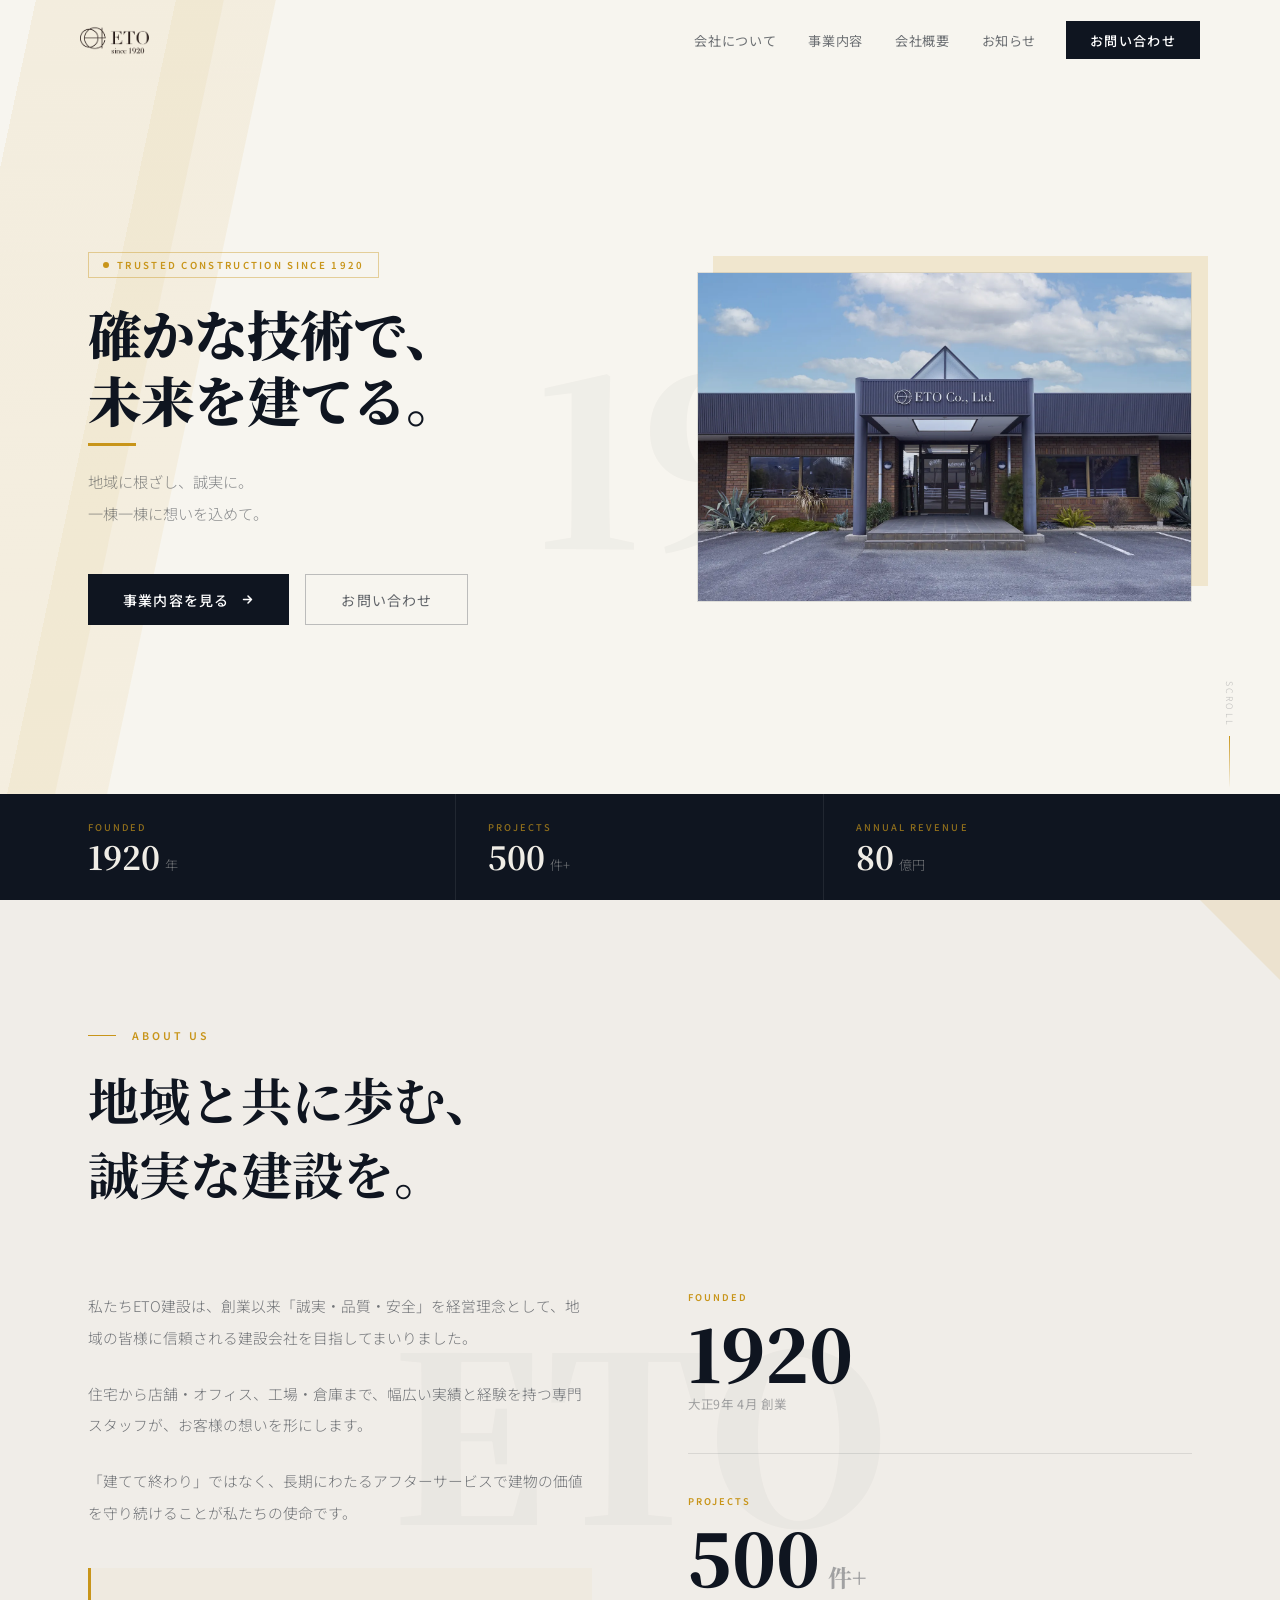
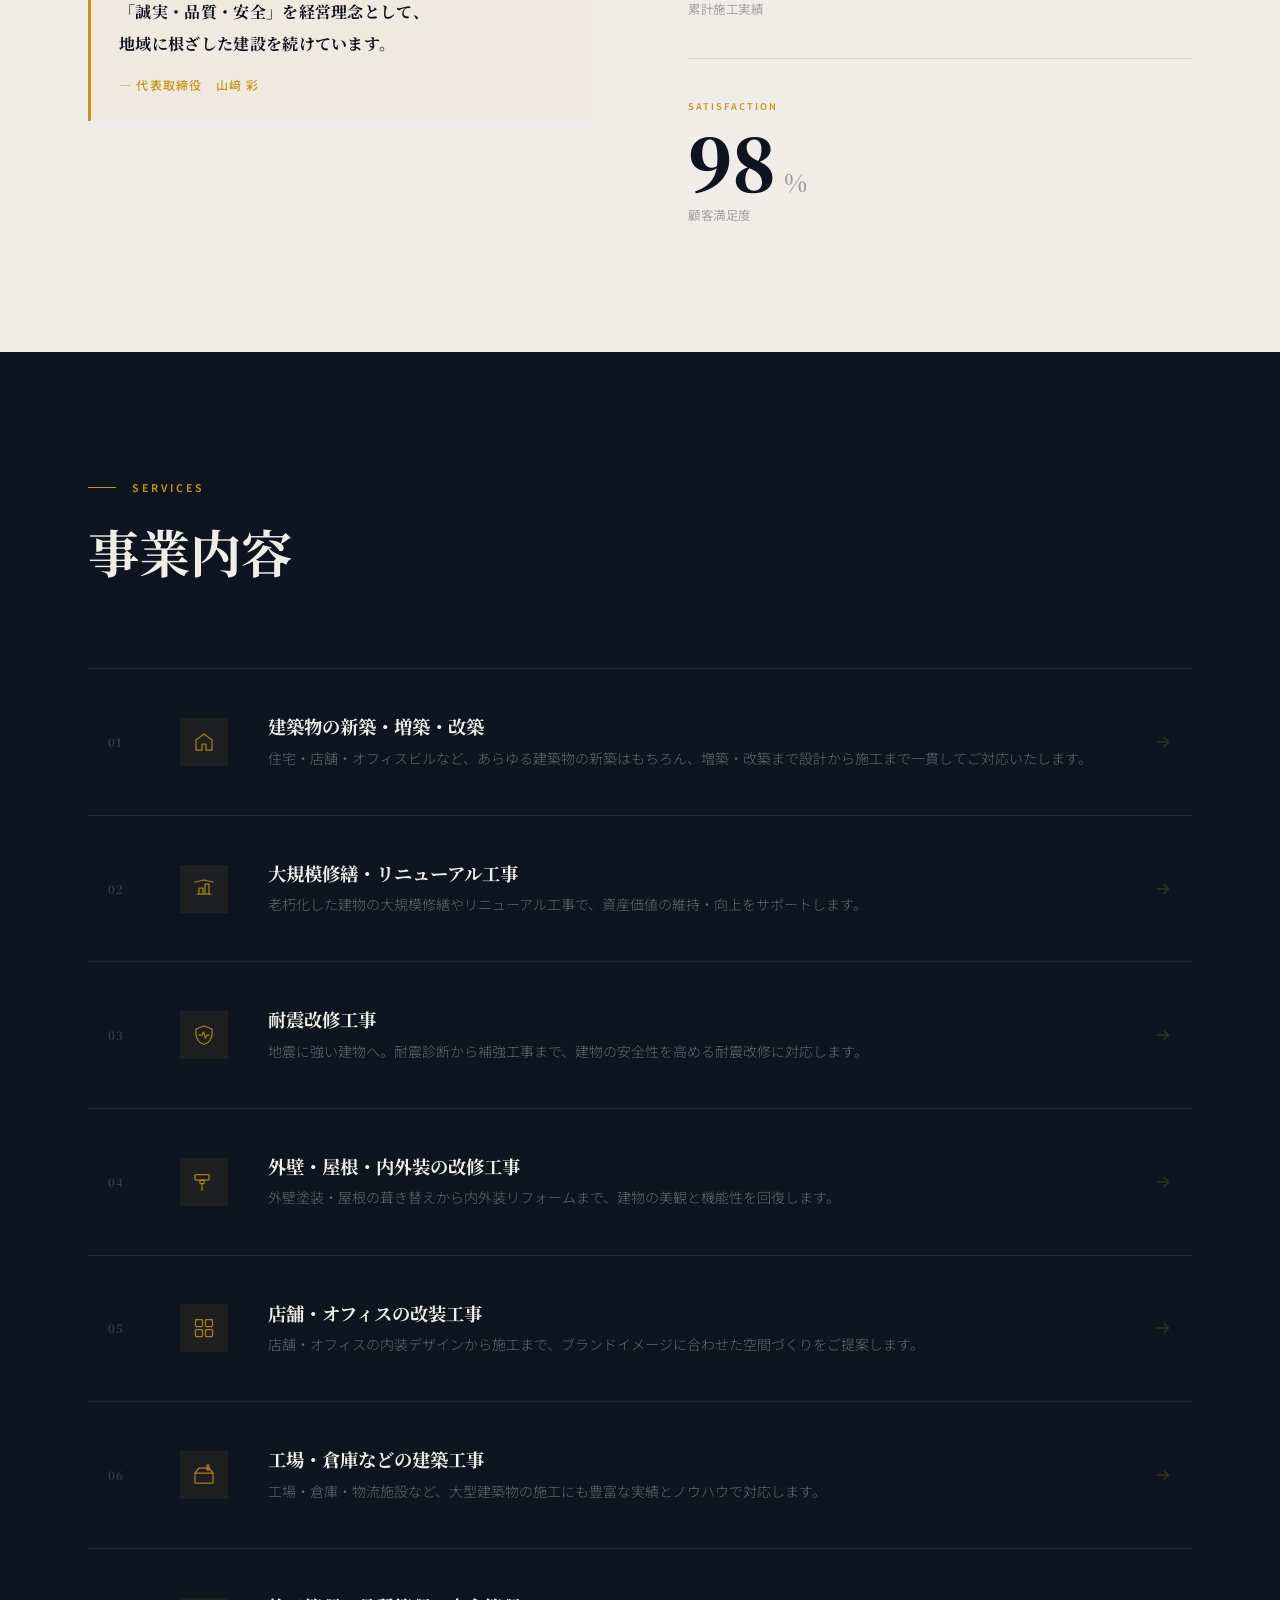
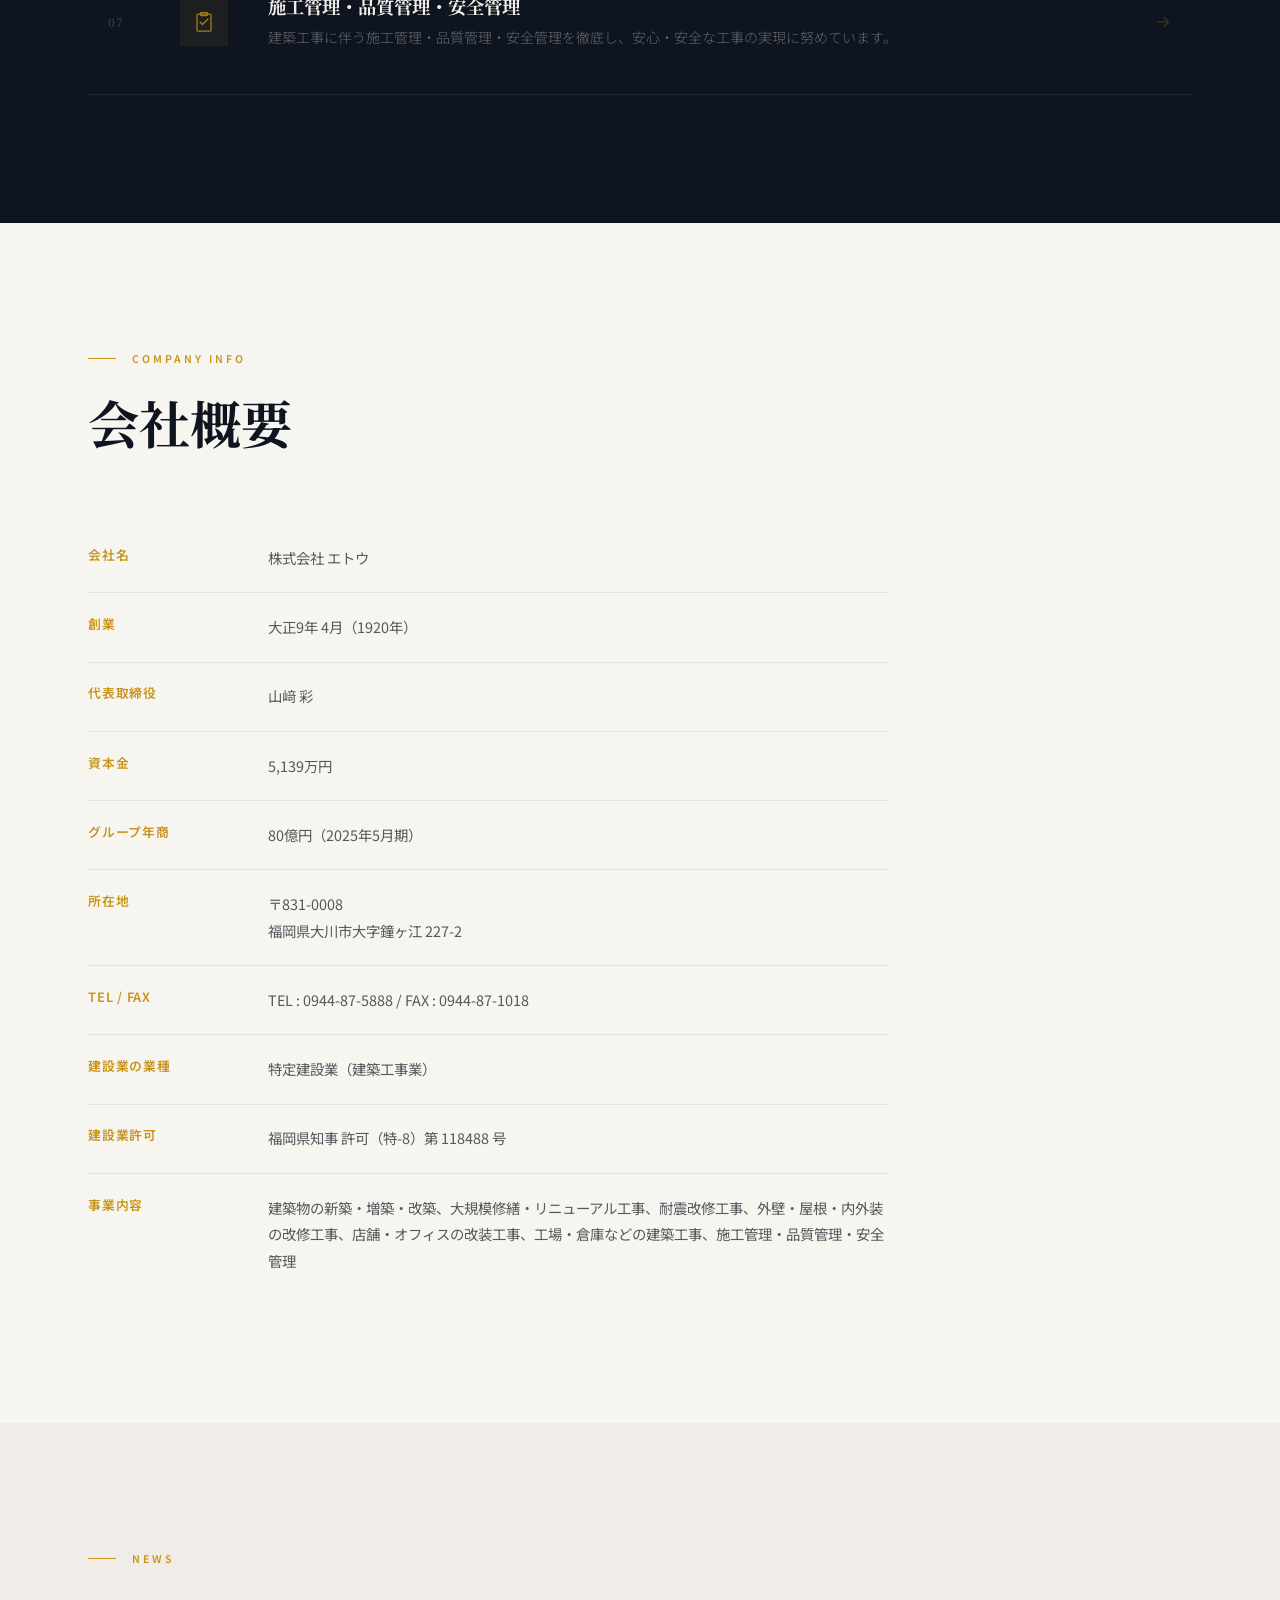
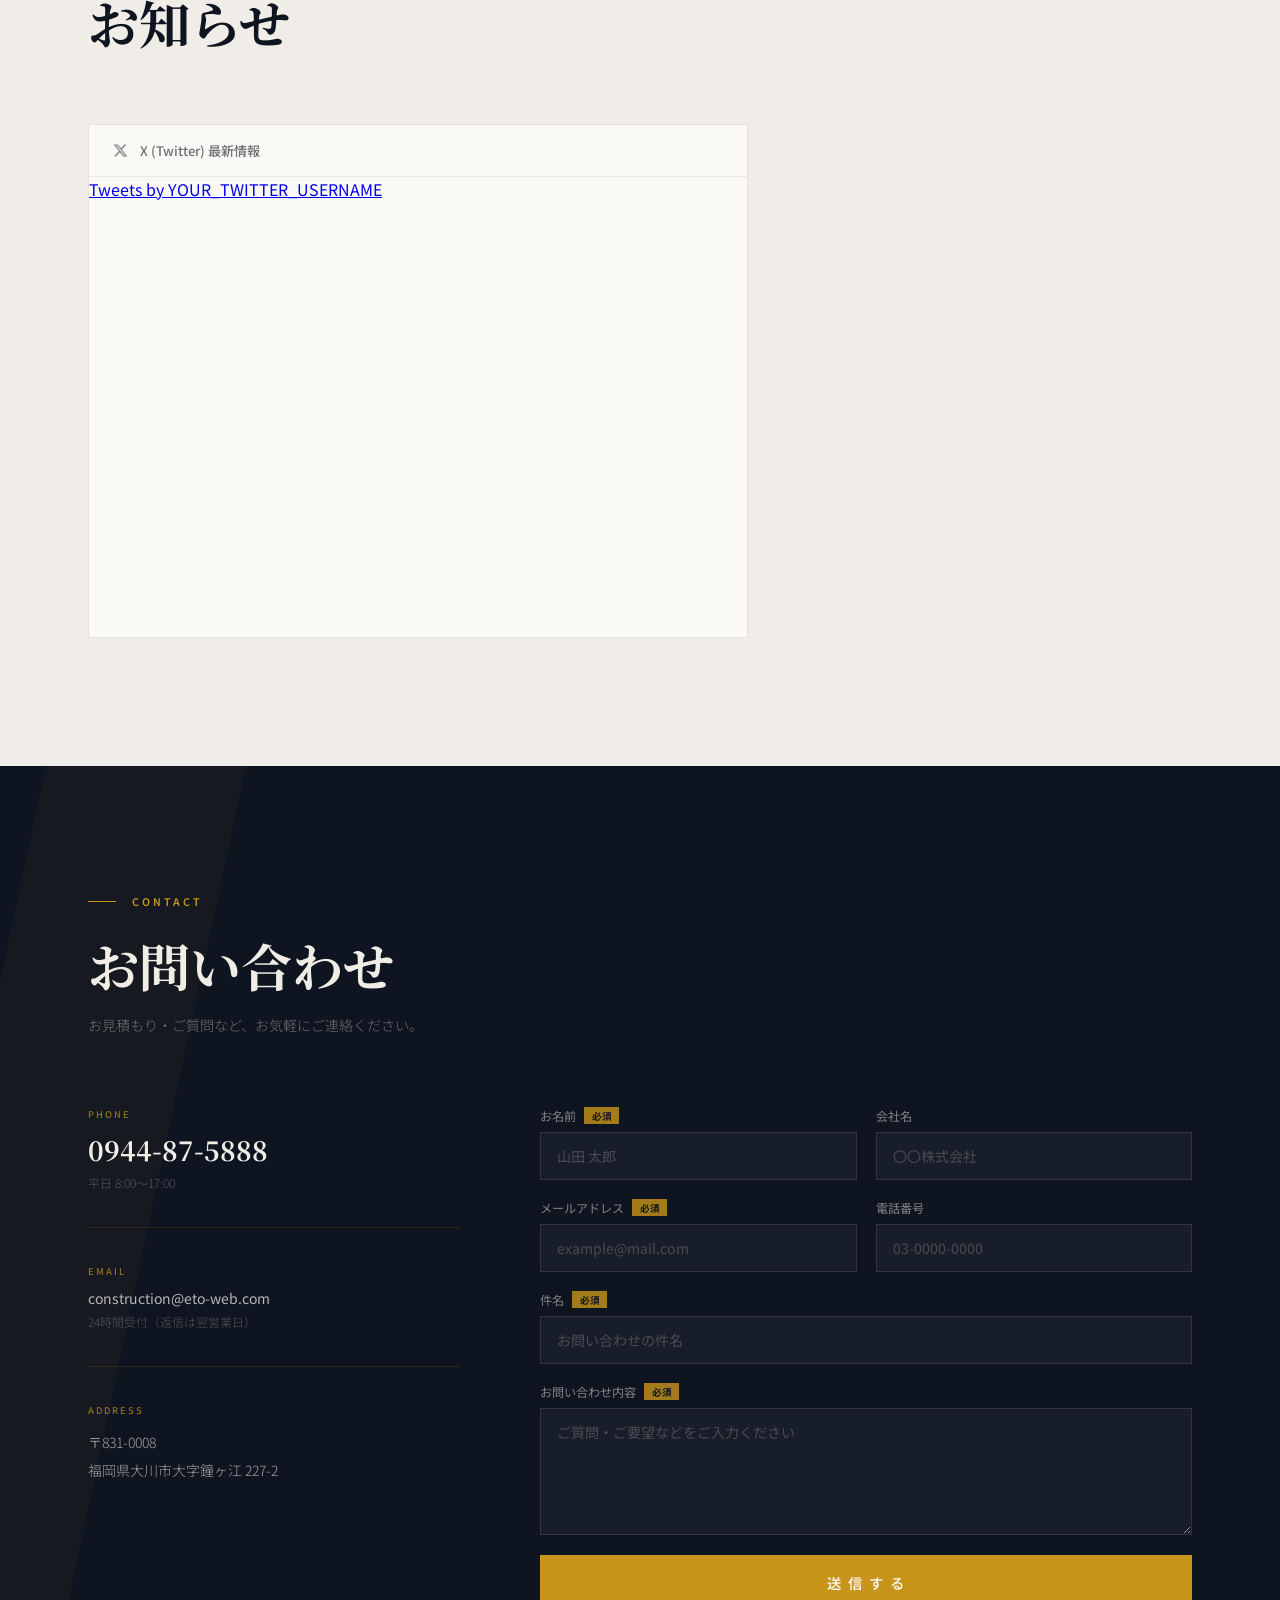
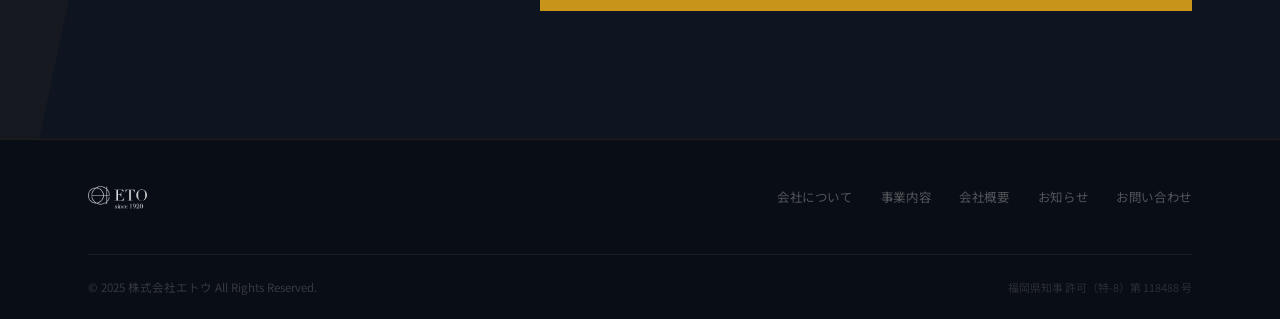
==== commit bc06614c: "特定建設業（建築工事業）としての事業内容・会社概要・問い合わせ先を更新 - 事業内容セクションを7項目（新築・増改築/大規模修繕/耐震改修/外壁屋根内外装改修/店舗オフィス改装/工場倉庫建築/施工管理" ====
--- a/index.html
+++ b/index.html
@@ -3,7 +3,7 @@
 <head>
   <meta charset="UTF-8">
   <meta name="viewport" content="width=device-width, initial-scale=1.0">
-  <meta name="description" content="株式会社エトウ — 建築工事・土木工事・リフォーム・設計監理。福岡県大川市に根ざした確かな技術と誠実な建設。">
+  <meta name="description" content="株式会社エトウ — 新築・増改築から大規模修繕・耐震改修・内外装リフォームまで、建築工事全般に対応。福岡県大川市に根ざした確かな技術と誠実な建設。">
   <title>株式会社エトウ | 確かな技術で未来を建てる</title>
   <link rel="preconnect" href="https://fonts.googleapis.com">
   <link rel="preconnect" href="https://fonts.gstatic.com" crossorigin>
@@ -127,7 +127,7 @@
         <div class="about-grid">
           <div class="js-fade">
             <p class="about-para">私たちETO建設は、創業以来「誠実・品質・安全」を経営理念として、地域の皆様に信頼される建設会社を目指してまいりました。</p>
-            <p class="about-para">住宅から商業施設、公共インフラまで、幅広い実績と経験を持つ専門スタッフが、お客様の想いを形にします。</p>
+            <p class="about-para">住宅から店舗・オフィス、工場・倉庫まで、幅広い実績と経験を持つ専門スタッフが、お客様の想いを形にします。</p>
             <p class="about-para about-para--last">「建てて終わり」ではなく、長期にわたるアフターサービスで建物の価値を守り続けることが私たちの使命です。</p>
             <div class="about-quote">
               <p class="about-quote-text">「誠実・品質・安全」を経営理念として、<br>地域に根ざした建設を続けています。</p>
@@ -180,44 +180,80 @@
             <svg width="24" height="24" viewBox="0 0 48 48" fill="none" stroke="rgba(200,149,26,0.8)" stroke-width="2.5" stroke-linejoin="round"><path d="M8 40V20L24 8L40 20V40H28V28H20V40H8Z"/></svg>
           </div>
           <div class="svc-text">
-            <h3>建築工事</h3>
-            <p class="svc-desc">住宅・マンション・商業施設・オフィスビルなど、あらゆる建築物の新築工事。設計から施工まで一貫してご対応いたします。</p>
-          </div>
-          <svg class="svc-arrow" width="18" height="18" viewBox="0 0 18 18" fill="none" aria-hidden="true"><path d="M3.5 9H14.5M10 4.5L14.5 9L10 13.5" stroke="#c8951a" stroke-width="1.5" stroke-linecap="round" stroke-linejoin="round"/></svg>
-        </div>
-
-        <div class="svc-row js-fade" data-delay="100">
+            <h3>建築物の新築・増築・改築</h3>
+            <p class="svc-desc">住宅・店舗・オフィスビルなど、あらゆる建築物の新築はもちろん、増築・改築まで設計から施工まで一貫してご対応いたします。</p>
+          </div>
+          <svg class="svc-arrow" width="18" height="18" viewBox="0 0 18 18" fill="none" aria-hidden="true"><path d="M3.5 9H14.5M10 4.5L14.5 9L10 13.5" stroke="#c8951a" stroke-width="1.5" stroke-linecap="round" stroke-linejoin="round"/></svg>
+        </div>
+
+        <div class="svc-row js-fade" data-delay="80">
           <span class="svc-num">02</span>
           <div class="svc-icon" aria-hidden="true">
-            <svg width="24" height="24" viewBox="0 0 48 48" fill="none" stroke="rgba(200,149,26,0.8)" stroke-width="2.5" stroke-linecap="round" stroke-linejoin="round"><path d="M6 38H42M10 38V26H18V38M22 38V16H30V38M34 38V22H42V38"/><path d="M6 22L24 8L42 22"/></svg>
-          </div>
-          <div class="svc-text">
-            <h3>土木工事</h3>
-            <p class="svc-desc">道路・橋梁・上下水道・河川整備など、社会インフラの整備に貢献します。安全で確実な施工を第一に取り組んでいます。</p>
-          </div>
-          <svg class="svc-arrow" width="18" height="18" viewBox="0 0 18 18" fill="none" aria-hidden="true"><path d="M3.5 9H14.5M10 4.5L14.5 9L10 13.5" stroke="#c8951a" stroke-width="1.5" stroke-linecap="round" stroke-linejoin="round"/></svg>
-        </div>
-
-        <div class="svc-row js-fade" data-delay="200">
+            <svg width="24" height="24" viewBox="0 0 48 48" fill="none" stroke="rgba(200,149,26,0.8)" stroke-width="2.5" stroke-linecap="round" stroke-linejoin="round"><path d="M10 34H38M14 34V22H22V34M26 34V14H34V34"/><path d="M6 10L24 6L42 10"/></svg>
+          </div>
+          <div class="svc-text">
+            <h3>大規模修繕・リニューアル工事</h3>
+            <p class="svc-desc">老朽化した建物の大規模修繕やリニューアル工事で、資産価値の維持・向上をサポートします。</p>
+          </div>
+          <svg class="svc-arrow" width="18" height="18" viewBox="0 0 18 18" fill="none" aria-hidden="true"><path d="M3.5 9H14.5M10 4.5L14.5 9L10 13.5" stroke="#c8951a" stroke-width="1.5" stroke-linecap="round" stroke-linejoin="round"/></svg>
+        </div>
+
+        <div class="svc-row js-fade" data-delay="160">
           <span class="svc-num">03</span>
           <div class="svc-icon" aria-hidden="true">
-            <svg width="24" height="24" viewBox="0 0 48 48" fill="none" stroke="rgba(200,149,26,0.8)" stroke-width="2.5" stroke-linecap="round" stroke-linejoin="round"><path d="M10 34H38M14 34V22H22V34M26 34V14H34V34"/><path d="M6 10L24 6L42 10"/></svg>
-          </div>
-          <div class="svc-text">
-            <h3>リフォーム・改修工事</h3>
-            <p class="svc-desc">既存建物の価値を高めるリノベーション・改修工事。耐震補強から内装リフォームまで、建物の長寿命化を支援します。</p>
-          </div>
-          <svg class="svc-arrow" width="18" height="18" viewBox="0 0 18 18" fill="none" aria-hidden="true"><path d="M3.5 9H14.5M10 4.5L14.5 9L10 13.5" stroke="#c8951a" stroke-width="1.5" stroke-linecap="round" stroke-linejoin="round"/></svg>
-        </div>
-
-        <div class="svc-row svc-row--last js-fade" data-delay="300">
+            <svg width="24" height="24" viewBox="0 0 48 48" fill="none" stroke="rgba(200,149,26,0.8)" stroke-width="2.5" stroke-linecap="round" stroke-linejoin="round"><path d="M24 6L40 12V22C40 32 33 40 24 43C15 40 8 32 8 22V12L24 6Z"/><path d="M14 24H20L23 18L27 30L30 24H34"/></svg>
+          </div>
+          <div class="svc-text">
+            <h3>耐震改修工事</h3>
+            <p class="svc-desc">地震に強い建物へ。耐震診断から補強工事まで、建物の安全性を高める耐震改修に対応します。</p>
+          </div>
+          <svg class="svc-arrow" width="18" height="18" viewBox="0 0 18 18" fill="none" aria-hidden="true"><path d="M3.5 9H14.5M10 4.5L14.5 9L10 13.5" stroke="#c8951a" stroke-width="1.5" stroke-linecap="round" stroke-linejoin="round"/></svg>
+        </div>
+
+        <div class="svc-row js-fade" data-delay="240">
           <span class="svc-num">04</span>
           <div class="svc-icon" aria-hidden="true">
+            <svg width="24" height="24" viewBox="0 0 48 48" fill="none" stroke="rgba(200,149,26,0.8)" stroke-width="2.5" stroke-linecap="round" stroke-linejoin="round"><rect x="6" y="9" width="28" height="11" rx="1.5"/><rect x="16" y="20" width="8" height="7"/><path d="M20 27V41"/></svg>
+          </div>
+          <div class="svc-text">
+            <h3>外壁・屋根・内外装の改修工事</h3>
+            <p class="svc-desc">外壁塗装・屋根の葺き替えから内外装リフォームまで、建物の美観と機能性を回復します。</p>
+          </div>
+          <svg class="svc-arrow" width="18" height="18" viewBox="0 0 18 18" fill="none" aria-hidden="true"><path d="M3.5 9H14.5M10 4.5L14.5 9L10 13.5" stroke="#c8951a" stroke-width="1.5" stroke-linecap="round" stroke-linejoin="round"/></svg>
+        </div>
+
+        <div class="svc-row js-fade" data-delay="320">
+          <span class="svc-num">05</span>
+          <div class="svc-icon" aria-hidden="true">
             <svg width="24" height="24" viewBox="0 0 48 48" fill="none" stroke="rgba(200,149,26,0.8)" stroke-width="2.5"><rect x="7" y="7" width="14" height="14" rx="1.5"/><rect x="27" y="7" width="14" height="14" rx="1.5"/><rect x="7" y="27" width="14" height="14" rx="1.5"/><rect x="27" y="27" width="14" height="14" rx="1.5"/></svg>
           </div>
           <div class="svc-text">
-            <h3>設計・監理</h3>
-            <p class="svc-desc">お客様のニーズに合わせた設計プランの提案から工事監理まで。品質と安全を確保しながら、理想の空間づくりをサポートします。</p>
+            <h3>店舗・オフィスの改装工事</h3>
+            <p class="svc-desc">店舗・オフィスの内装デザインから施工まで、ブランドイメージに合わせた空間づくりをご提案します。</p>
+          </div>
+          <svg class="svc-arrow" width="18" height="18" viewBox="0 0 18 18" fill="none" aria-hidden="true"><path d="M3.5 9H14.5M10 4.5L14.5 9L10 13.5" stroke="#c8951a" stroke-width="1.5" stroke-linecap="round" stroke-linejoin="round"/></svg>
+        </div>
+
+        <div class="svc-row js-fade" data-delay="400">
+          <span class="svc-num">06</span>
+          <div class="svc-icon" aria-hidden="true">
+            <svg width="24" height="24" viewBox="0 0 48 48" fill="none" stroke="rgba(200,149,26,0.8)" stroke-width="2.5" stroke-linecap="round" stroke-linejoin="round"><rect x="6" y="20" width="36" height="20"/><path d="M6 20L14 10H34L42 20"/><rect x="30" y="4" width="4" height="10"/></svg>
+          </div>
+          <div class="svc-text">
+            <h3>工場・倉庫などの建築工事</h3>
+            <p class="svc-desc">工場・倉庫・物流施設など、大型建築物の施工にも豊富な実績とノウハウで対応します。</p>
+          </div>
+          <svg class="svc-arrow" width="18" height="18" viewBox="0 0 18 18" fill="none" aria-hidden="true"><path d="M3.5 9H14.5M10 4.5L14.5 9L10 13.5" stroke="#c8951a" stroke-width="1.5" stroke-linecap="round" stroke-linejoin="round"/></svg>
+        </div>
+
+        <div class="svc-row svc-row--last js-fade" data-delay="480">
+          <span class="svc-num">07</span>
+          <div class="svc-icon" aria-hidden="true">
+            <svg width="24" height="24" viewBox="0 0 48 48" fill="none" stroke="rgba(200,149,26,0.8)" stroke-width="2.5" stroke-linecap="round" stroke-linejoin="round"><rect x="10" y="8" width="28" height="34" rx="2"/><rect x="17" y="5" width="14" height="6" rx="1.5"/><path d="M16 24L21 29L32 18"/></svg>
+          </div>
+          <div class="svc-text">
+            <h3>施工管理・品質管理・安全管理</h3>
+            <p class="svc-desc">建築工事に伴う施工管理・品質管理・安全管理を徹底し、安心・安全な工事の実現に努めています。</p>
           </div>
           <svg class="svc-arrow" width="18" height="18" viewBox="0 0 18 18" fill="none" aria-hidden="true"><path d="M3.5 9H14.5M10 4.5L14.5 9L10 13.5" stroke="#c8951a" stroke-width="1.5" stroke-linecap="round" stroke-linejoin="round"/></svg>
         </div>
@@ -266,12 +302,16 @@
                 <td>TEL : 0944-87-5888 / FAX : 0944-87-1018</td>
               </tr>
               <tr>
+                <th scope="row">建設業の業種</th>
+                <td>特定建設業（建築工事業）</td>
+              </tr>
+              <tr>
                 <th scope="row">建設業許可</th>
                 <td>福岡県知事 許可（特-8）第 118488 号</td>
               </tr>
               <tr>
                 <th scope="row">事業内容</th>
-                <td>建築工事業、土木工事業、リフォーム・改修工事、設計・監理</td>
+                <td>建築物の新築・増築・改築、大規模修繕・リニューアル工事、耐震改修工事、外壁・屋根・内外装の改修工事、店舗・オフィスの改装工事、工場・倉庫などの建築工事、施工管理・品質管理・安全管理</td>
               </tr>
             </tbody>
           </table>
@@ -335,7 +375,7 @@
             <div class="contact-divider" aria-hidden="true"></div>
             <div>
               <p class="contact-label">EMAIL</p>
-              <a href="mailto:info@eto-kensetsu.co.jp" class="contact-email">info@eto-kensetsu.co.jp</a>
+              <a href="mailto:construction@eto-web.com" class="contact-email">construction@eto-web.com</a>
               <p class="contact-note">24時間受付（返信は翌営業日）</p>
             </div>
             <div class="contact-divider" aria-hidden="true"></div>
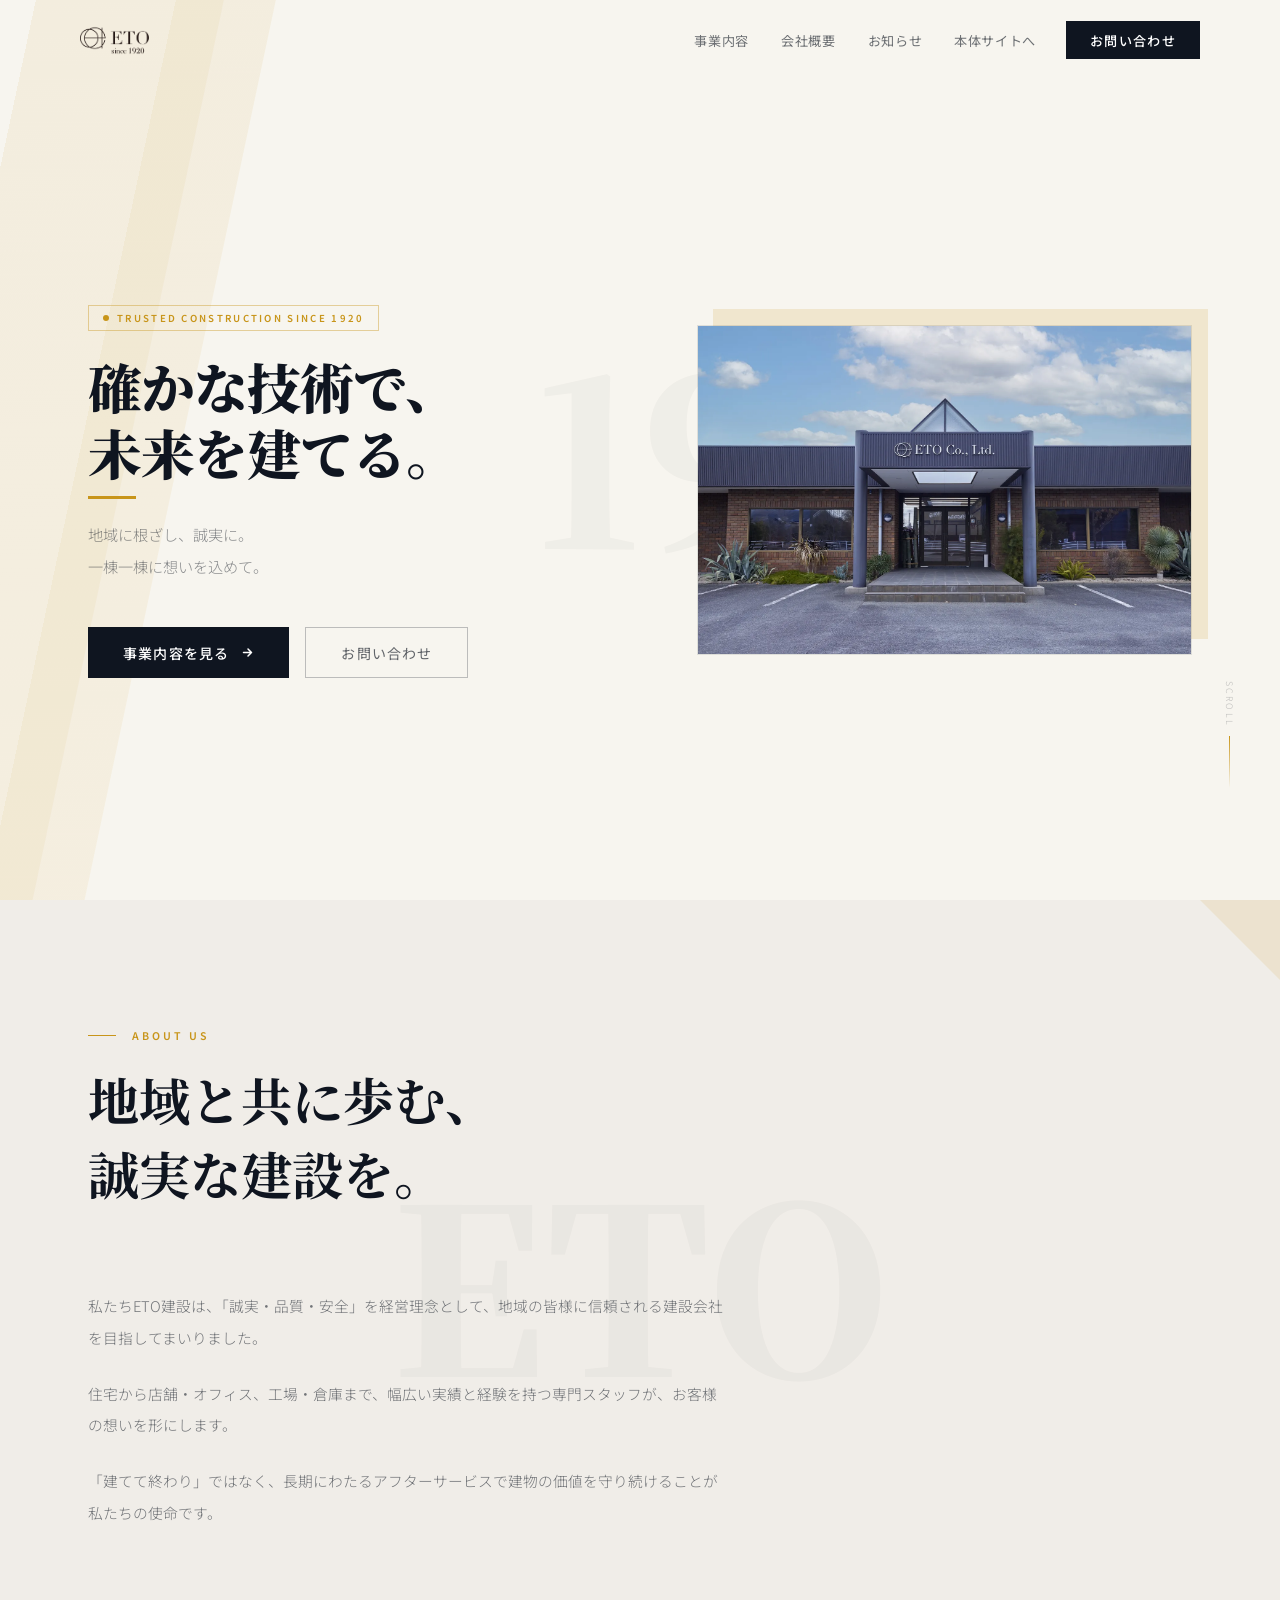
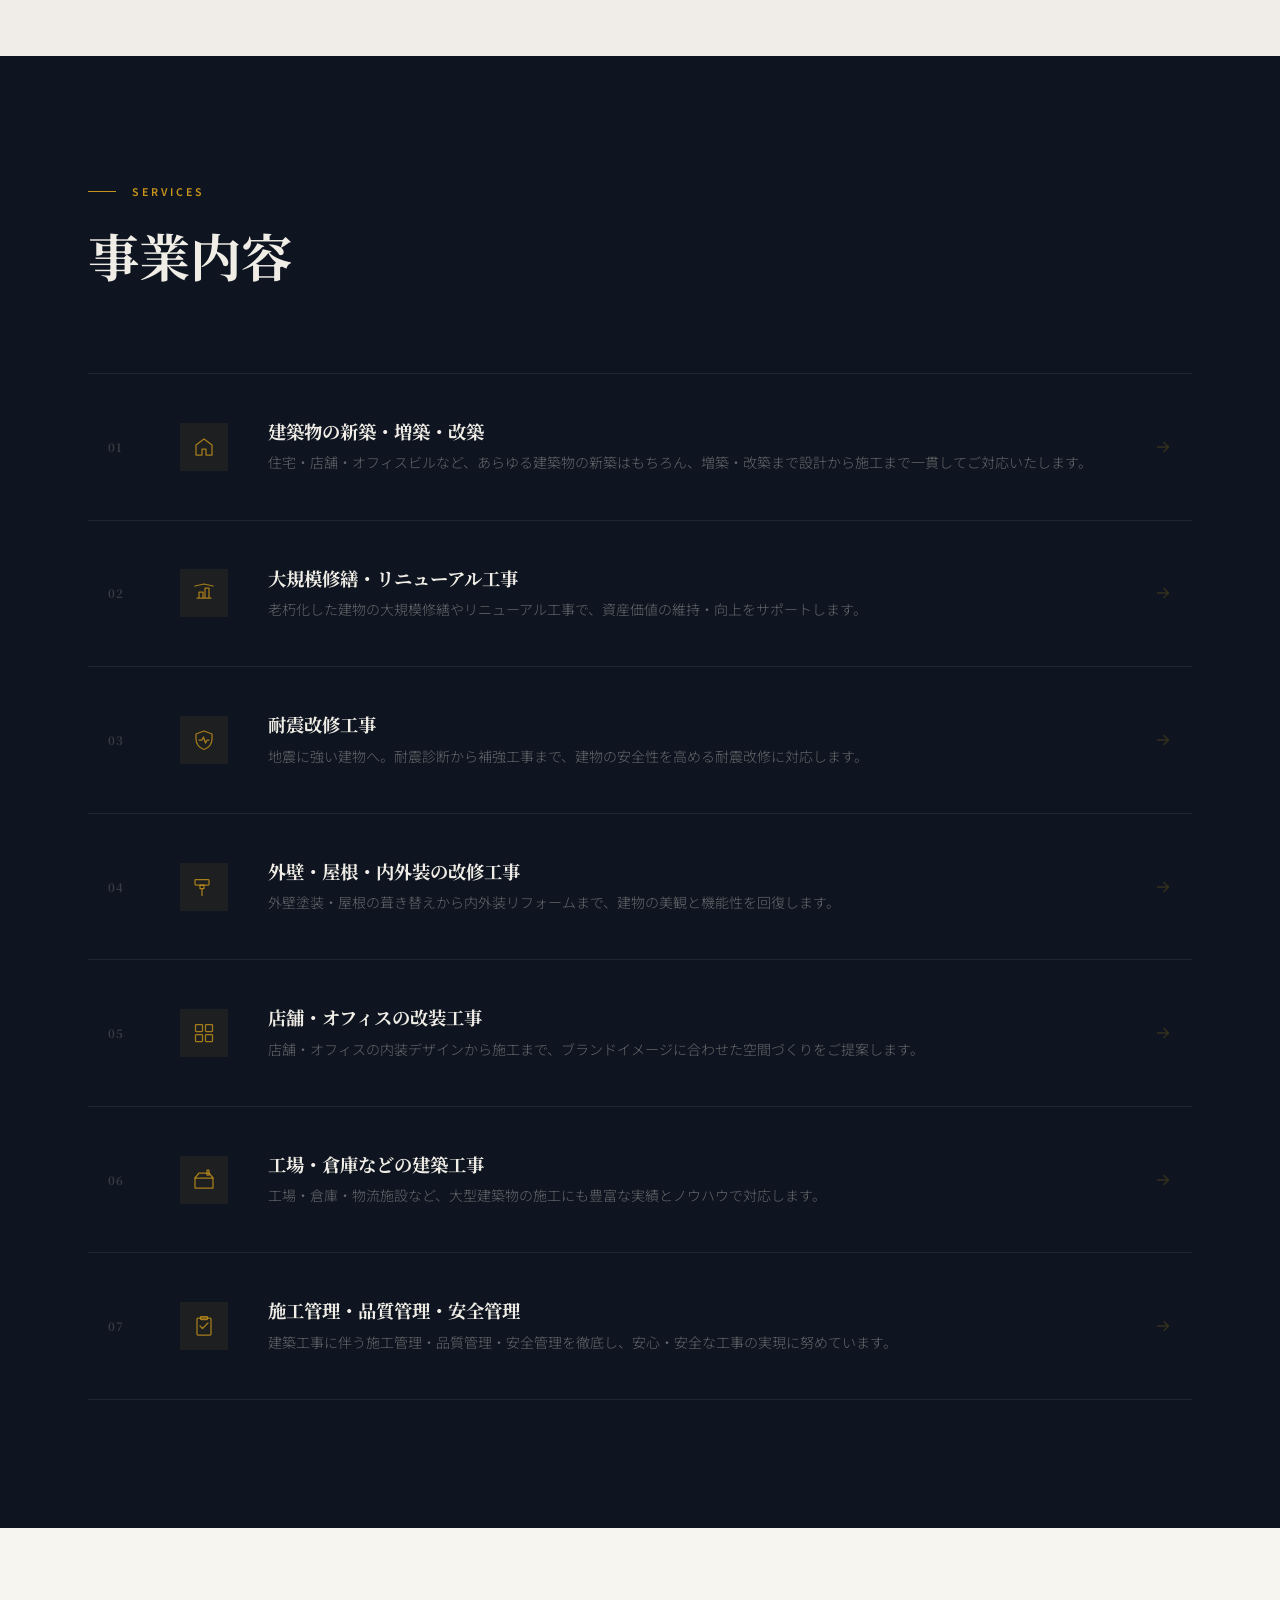
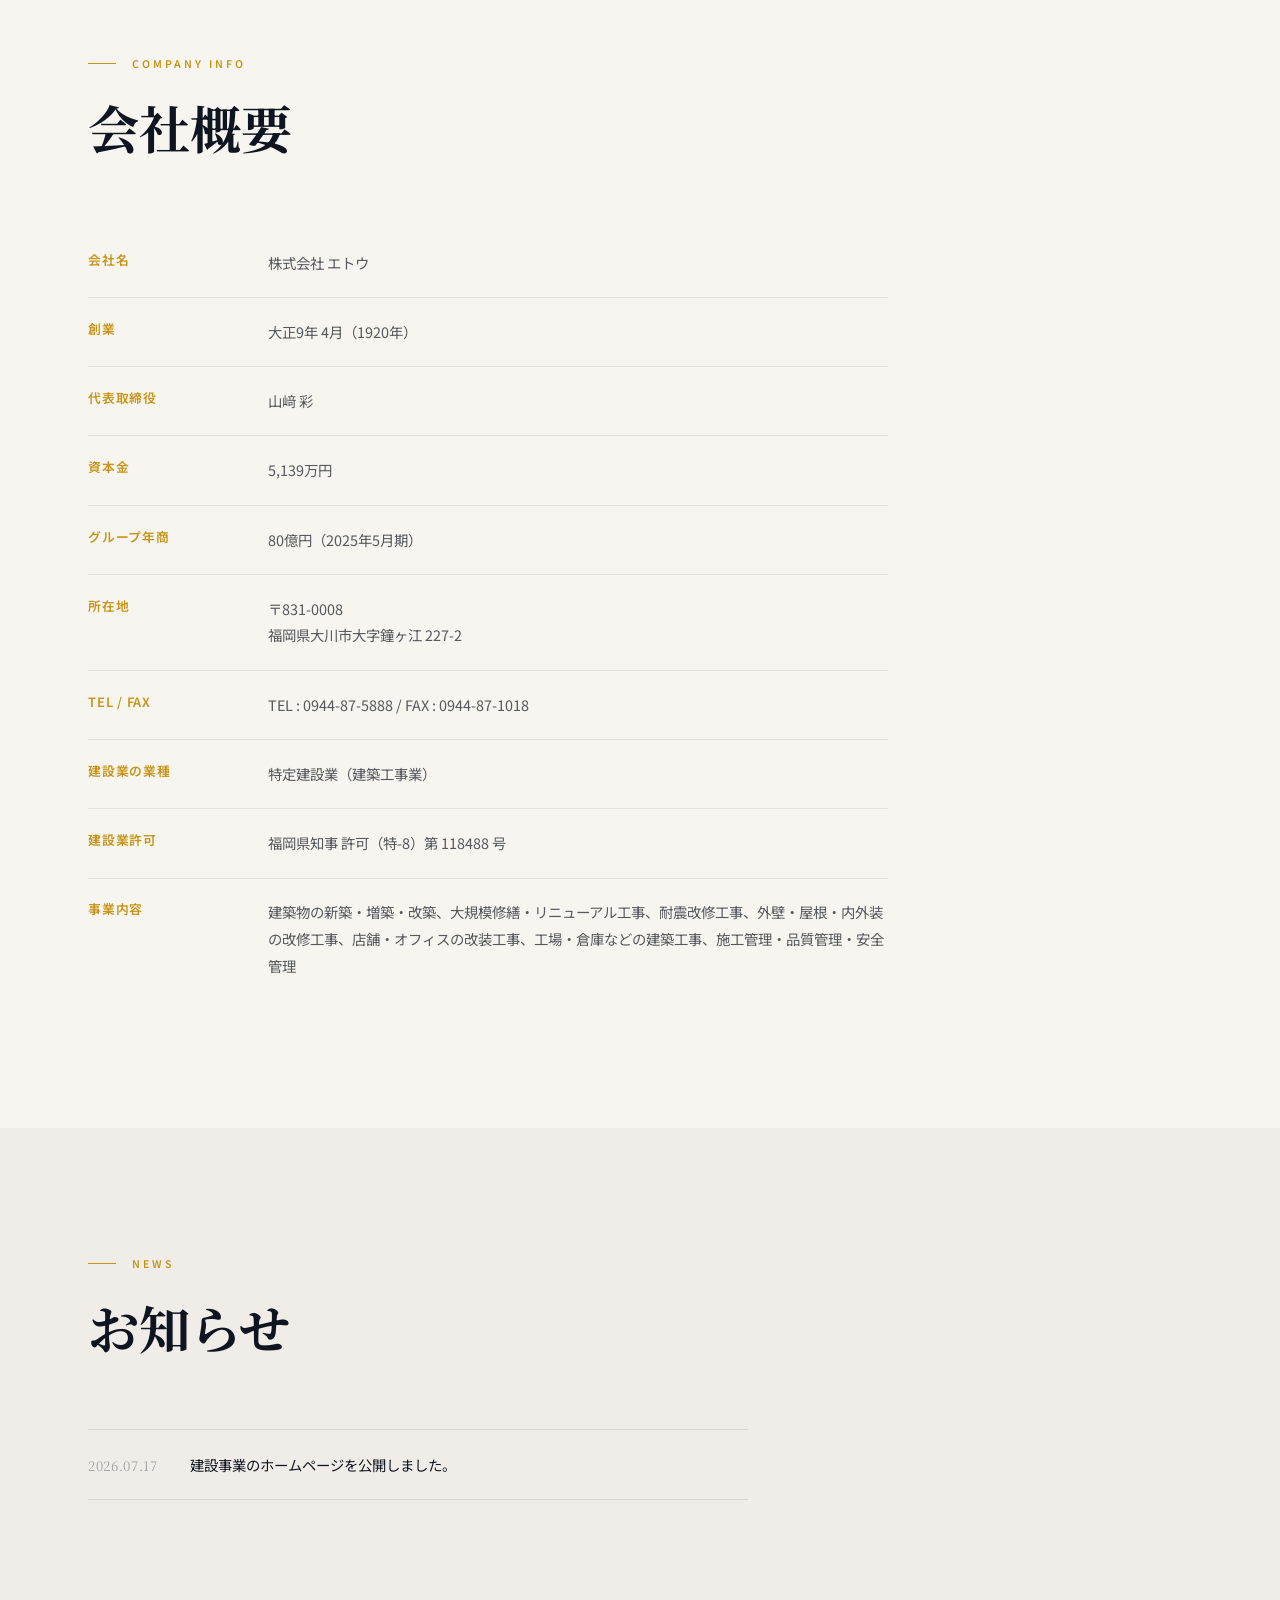
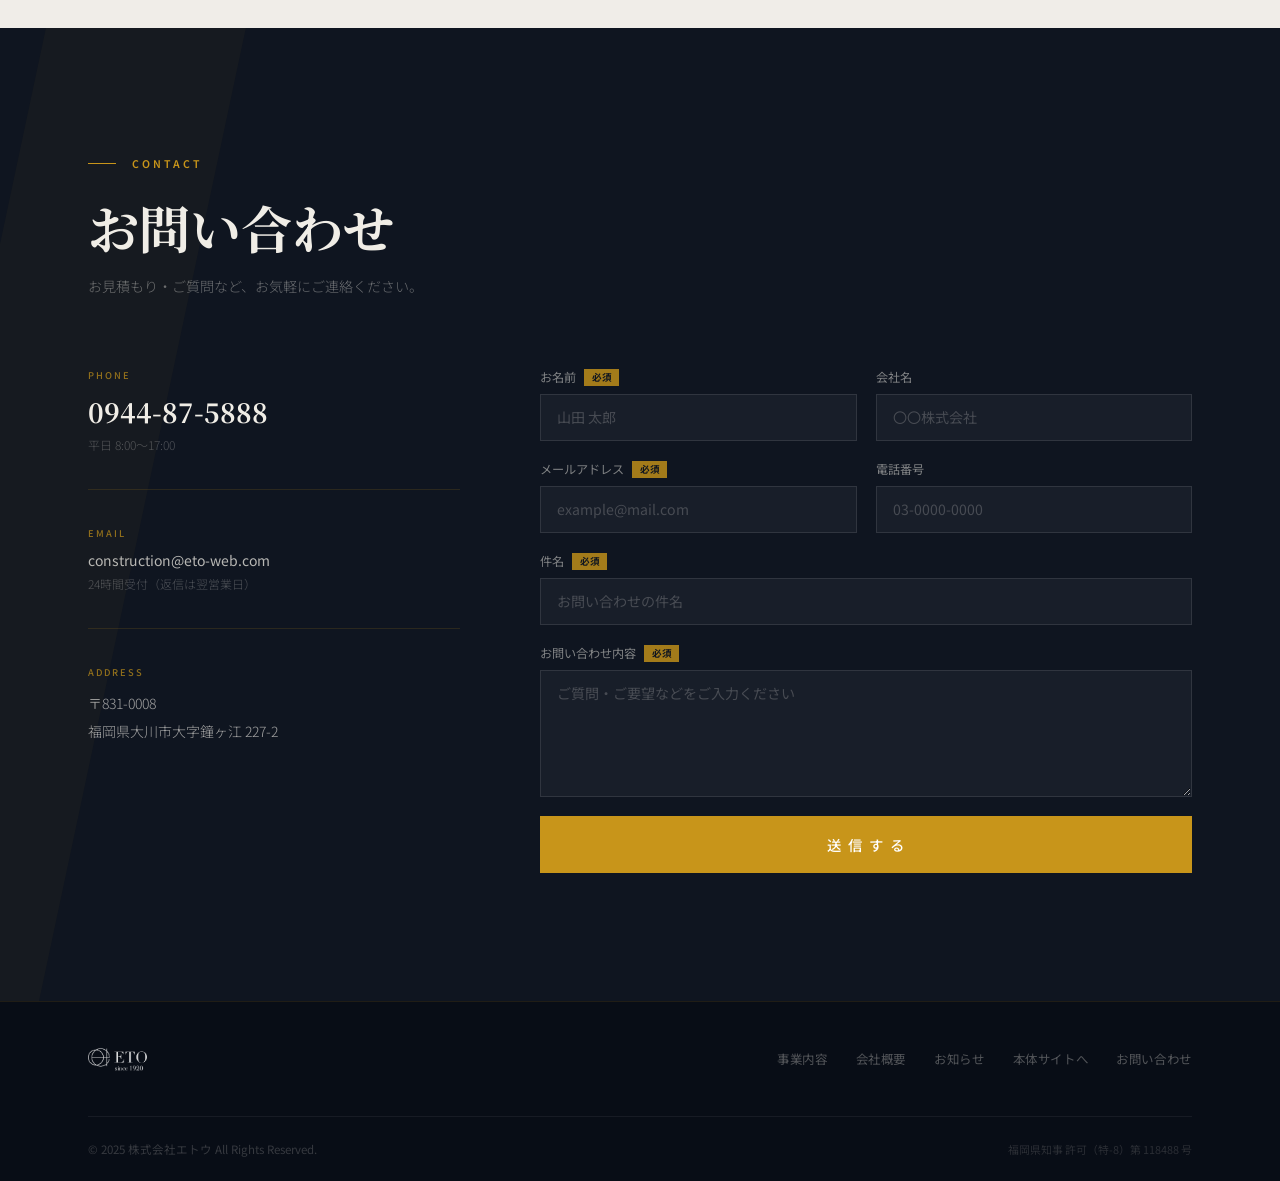
==== commit 9effa925: "実績が薄いセクションの削除とサイト構成の見直し - Hero統計バー(創業1920年/施工500件+/年商80億円)を削除し、main.jsの対応カウントアップ処理も除去 - ABOUT USから「創" ====
--- a/index.html
+++ b/index.html
@@ -9,17 +9,16 @@
   <link rel="preconnect" href="https://fonts.gstatic.com" crossorigin>
   <link href="https://fonts.googleapis.com/css2?family=Noto+Sans+JP:wght@300;400;500;700&family=Noto+Serif+JP:wght@400;700;900&display=swap" rel="stylesheet">
   <link rel="stylesheet" href="css/style.css">
-  <script async src="https://platform.twitter.com/widgets.js" charset="utf-8"></script>
 </head>
 <body>
 
   <div id="overlay" class="overlay" aria-hidden="true"></div>
 
   <nav id="mobileMenu" class="mobile-menu" aria-label="モバイルナビゲーション">
-    <a href="#about" class="mobile-link">会社について</a>
     <a href="#services" class="mobile-link">事業内容</a>
     <a href="#company" class="mobile-link">会社概要</a>
     <a href="#news" class="mobile-link">お知らせ</a>
+    <a href="https://eto-web.com/" class="mobile-link">本体サイトへ</a>
     <a href="#contact" class="mobile-cta">お問い合わせ</a>
   </nav>
 
@@ -30,10 +29,10 @@
         <img src="images/logo.png" alt="株式会社エトウ" class="logo-img" width="330" height="190">
       </a>
       <nav class="desktop-nav" aria-label="メインナビゲーション">
-        <a href="#about" class="nav-lnk">会社について</a>
         <a href="#services" class="nav-lnk">事業内容</a>
         <a href="#company" class="nav-lnk">会社概要</a>
         <a href="#news" class="nav-lnk">お知らせ</a>
+        <a href="https://eto-web.com/" class="nav-lnk">本体サイトへ</a>
         <a href="#contact" class="nav-cta">お問い合わせ</a>
       </nav>
       <button id="hamburger" class="hamburger" aria-label="メニューを開く" aria-expanded="false" aria-controls="mobileMenu">
@@ -79,32 +78,6 @@
         </div>
       </div>
 
-      <div id="heroStats" class="hero-stats">
-        <div class="hero-statbar">
-          <div class="hero-stat hero-stat--first">
-            <div class="hero-stat-label">FOUNDED</div>
-            <div class="hero-stat-value">
-              <span id="cntYear" class="hero-stat-num">1920</span>
-              <small class="hero-stat-unit">年</small>
-            </div>
-          </div>
-          <div class="hero-stat">
-            <div class="hero-stat-label">PROJECTS</div>
-            <div class="hero-stat-value">
-              <span id="cntProj" class="hero-stat-num">0</span>
-              <small class="hero-stat-unit">件+</small>
-            </div>
-          </div>
-          <div class="hero-stat hero-stat--last">
-            <div class="hero-stat-label">ANNUAL REVENUE</div>
-            <div class="hero-stat-value">
-              <span id="cntRev" class="hero-stat-num">0</span>
-              <small class="hero-stat-unit">億円</small>
-            </div>
-          </div>
-        </div>
-      </div>
-
       <div class="hero-scroll" aria-hidden="true">
         <span class="hero-scroll-text">SCROLL</span>
         <div class="hero-scroll-line"></div>
@@ -124,41 +97,10 @@
           </div>
           <h2>地域と共に歩む、<br>誠実な建設を。</h2>
         </div>
-        <div class="about-grid">
-          <div class="js-fade">
-            <p class="about-para">私たちETO建設は、創業以来「誠実・品質・安全」を経営理念として、地域の皆様に信頼される建設会社を目指してまいりました。</p>
-            <p class="about-para">住宅から店舗・オフィス、工場・倉庫まで、幅広い実績と経験を持つ専門スタッフが、お客様の想いを形にします。</p>
-            <p class="about-para about-para--last">「建てて終わり」ではなく、長期にわたるアフターサービスで建物の価値を守り続けることが私たちの使命です。</p>
-            <div class="about-quote">
-              <p class="about-quote-text">「誠実・品質・安全」を経営理念として、<br>地域に根ざした建設を続けています。</p>
-              <p class="about-quote-sign">— 代表取締役　山﨑 彩</p>
-            </div>
-          </div>
-          <div class="js-fade">
-            <div class="about-stat">
-              <p class="about-stat-label">FOUNDED</p>
-              <div class="about-stat-value">
-                <span class="about-stat-num">1920</span>
-              </div>
-              <p class="about-stat-note">大正9年 4月 創業</p>
-            </div>
-            <div class="about-stat">
-              <p class="about-stat-label">PROJECTS</p>
-              <div class="about-stat-value">
-                <span class="about-stat-num">500</span>
-                <span class="about-stat-unit">件+</span>
-              </div>
-              <p class="about-stat-note">累計施工実績</p>
-            </div>
-            <div class="about-stat about-stat--last">
-              <p class="about-stat-label">SATISFACTION</p>
-              <div class="about-stat-value">
-                <span class="about-stat-num">98</span>
-                <span class="about-stat-unit">%</span>
-              </div>
-              <p class="about-stat-note">顧客満足度</p>
-            </div>
-          </div>
+        <div class="about-content js-fade">
+          <p class="about-para">私たちETO建設は、「誠実・品質・安全」を経営理念として、地域の皆様に信頼される建設会社を目指してまいりました。</p>
+          <p class="about-para">住宅から店舗・オフィス、工場・倉庫まで、幅広い実績と経験を持つ専門スタッフが、お客様の想いを形にします。</p>
+          <p class="about-para about-para--last">「建てて終わり」ではなく、長期にわたるアフターサービスで建物の価値を守り続けることが私たちの使命です。</p>
         </div>
       </div>
     </section>
@@ -329,26 +271,12 @@
           </div>
           <h2>お知らせ</h2>
         </div>
-        <div class="twitter-feed js-fade">
-          <div class="twitter-header">
-            <svg width="15" height="15" viewBox="0 0 24 24" fill="rgba(15,21,32,0.5)" aria-hidden="true"><path d="M18.244 2.25h3.308l-7.227 8.26 8.502 11.24H16.17l-5.214-6.817L4.99 21.75H1.68l7.73-8.835L1.254 2.25H8.08l4.713 6.231zm-1.161 17.52h1.833L7.084 4.126H5.117z"/></svg>
-            <span>X (Twitter) 最新情報</span>
-          </div>
-          <div class="twitter-embed">
-            <!--
-              ★ Twitter/X タイムライン埋め込み設定
-              「YOUR_TWITTER_USERNAME」の部分を X(Twitter) のユーザー名に変更してください。
-              例: href="https://twitter.com/eto_kensetsu"
-            -->
-            <a class="twitter-timeline"
-               data-height="560"
-               data-theme="light"
-               data-chrome="noheader nofooter noborders transparent"
-               href="https://twitter.com/YOUR_TWITTER_USERNAME">
-              Tweets by YOUR_TWITTER_USERNAME
-            </a>
-          </div>
-        </div>
+        <ul class="news-list js-fade">
+          <li class="news-item">
+            <time class="news-date">2026.07.17</time>
+            <p class="news-title">建設事業のホームページを公開しました。</p>
+          </li>
+        </ul>
       </div>
     </section>
 
@@ -428,10 +356,10 @@
           <img src="images/logo.png" alt="株式会社エトウ" class="footer-logo-img" width="330" height="190">
         </a>
         <nav class="footer-nav" aria-label="フッターナビゲーション">
-          <a href="#about">会社について</a>
           <a href="#services">事業内容</a>
           <a href="#company">会社概要</a>
           <a href="#news">お知らせ</a>
+          <a href="https://eto-web.com/">本体サイトへ</a>
           <a href="#contact">お問い合わせ</a>
         </nav>
       </div>
--- a/css/style.css
+++ b/css/style.css
@@ -428,52 +428,6 @@
   color: var(--dark);
 }
 
-/* Hero stats bar */
-.hero-stats {
-  position: relative;
-  z-index: 1;
-  background: var(--dark);
-  animation: eto-fade 0.8s 0.72s both;
-}
-.hero-statbar {
-  max-width: 1200px;
-  margin: 0 auto;
-  padding: 0 3rem;
-  display: grid;
-  grid-template-columns: repeat(3, 1fr);
-}
-.hero-stat {
-  padding: 1.6rem 2rem;
-  border-right: 1px solid rgba(255, 255, 255, 0.08);
-}
-.hero-stat--first { padding: 1.6rem 2rem 1.6rem 0; }
-.hero-stat--last { border-right: none; }
-
-.hero-stat-label {
-  font-size: 0.58rem;
-  letter-spacing: 0.22em;
-  color: rgba(200, 149, 26, 0.7);
-  margin-bottom: 0.4rem;
-  font-weight: 500;
-}
-.hero-stat-value {
-  display: flex;
-  align-items: baseline;
-  gap: 0.3rem;
-}
-.hero-stat-num {
-  font-family: var(--serif);
-  font-size: 2rem;
-  font-weight: 700;
-  color: var(--white-text);
-  line-height: 1;
-}
-.hero-stat-unit {
-  font-size: 0.82rem;
-  font-weight: 300;
-  color: rgba(240, 237, 230, 0.45);
-}
-
 /* Scroll indicator */
 .hero-scroll {
   position: absolute;
@@ -533,11 +487,8 @@
   opacity: 0.12;
 }
 
-.about-grid {
-  display: grid;
-  grid-template-columns: 1fr 1fr;
-  gap: 6rem;
-  align-items: start;
+.about-content {
+  max-width: 640px;
 }
 
 .about-para {
@@ -547,70 +498,7 @@
   margin-bottom: 1.5rem;
   font-weight: 300;
 }
-.about-para--last { margin-bottom: 2.5rem; }
-
-.about-quote {
-  padding: 1.75rem;
-  border-left: 3px solid var(--gold);
-  background: rgba(200, 149, 26, 0.04);
-}
-.about-quote-text {
-  font-family: var(--serif);
-  font-size: 1rem;
-  font-weight: 700;
-  color: var(--dark);
-  line-height: 2;
-  letter-spacing: 0.02em;
-}
-.about-quote-sign {
-  margin-top: 1rem;
-  font-size: 0.75rem;
-  color: var(--gold);
-  letter-spacing: 0.1em;
-  font-weight: 500;
-}
-
-.about-stat {
-  padding-bottom: 2.5rem;
-  border-bottom: 1px solid rgba(15, 21, 32, 0.1);
-  margin-bottom: 2.5rem;
-}
-.about-stat--last {
-  padding-bottom: 0;
-  border-bottom: none;
-  margin-bottom: 0;
-}
-.about-stat-label {
-  font-size: 0.58rem;
-  letter-spacing: 0.22em;
-  color: var(--gold);
-  margin-bottom: 0.75rem;
-  font-weight: 600;
-}
-.about-stat-value {
-  display: flex;
-  align-items: baseline;
-  gap: 0.5rem;
-}
-.about-stat-num {
-  font-family: var(--serif);
-  font-size: 4.5rem;
-  font-weight: 900;
-  color: var(--dark);
-  line-height: 1;
-}
-.about-stat-unit {
-  font-family: var(--serif);
-  font-size: 1.5rem;
-  font-weight: 700;
-  color: var(--text-muted);
-}
-.about-stat-note {
-  font-size: 0.78rem;
-  color: var(--text-muted);
-  margin-top: 0.4rem;
-  letter-spacing: 0.05em;
-}
+.about-para--last { margin-bottom: 0; }
 
 /* ---------- Services ---------- */
 #services {
@@ -718,24 +606,29 @@
   padding: 8rem 0;
 }
 
-.twitter-feed {
+.news-list {
   max-width: 660px;
-  border: 1px solid rgba(15, 21, 32, 0.1);
-  background: #faf9f5;
-}
-.twitter-header {
-  display: flex;
-  align-items: center;
-  gap: 0.75rem;
-  padding: 1rem 1.5rem;
-  border-bottom: 1px solid var(--border-light);
-}
-.twitter-header span {
+  border-top: 1px solid rgba(15, 21, 32, 0.1);
+}
+.news-item {
+  display: flex;
+  align-items: baseline;
+  gap: 2rem;
+  padding: 1.5rem 0;
+  border-bottom: 1px solid rgba(15, 21, 32, 0.1);
+}
+.news-date {
+  flex-shrink: 0;
+  font-family: var(--serif);
   font-size: 0.82rem;
-  font-weight: 500;
-  color: rgba(15, 21, 32, 0.6);
-}
-.twitter-embed { min-height: 460px; }
+  color: var(--text-muted);
+  letter-spacing: 0.05em;
+}
+.news-title {
+  font-size: 0.9rem;
+  color: var(--dark);
+  font-weight: 400;
+}
 
 /* ---------- Contact ---------- */
 #contact {
@@ -976,10 +869,8 @@
   .desktop-nav { display: none; }
   .hamburger { display: flex; }
   .hero-h1 { font-size: 2.5rem; }
-  .about-grid { grid-template-columns: 1fr; gap: 3rem; }
   .contact-grid { grid-template-columns: 1fr; gap: 3rem; }
   .svc-desc { display: none; }
-  .hero-statbar { grid-template-columns: 1fr 1fr; }
   #hero { min-height: auto; }
   .hero-grid { grid-template-columns: 1fr; padding: 7rem 1.5rem 3rem; gap: 2.5rem; }
   .hero-visual::before { top: -10px; right: -10px; }
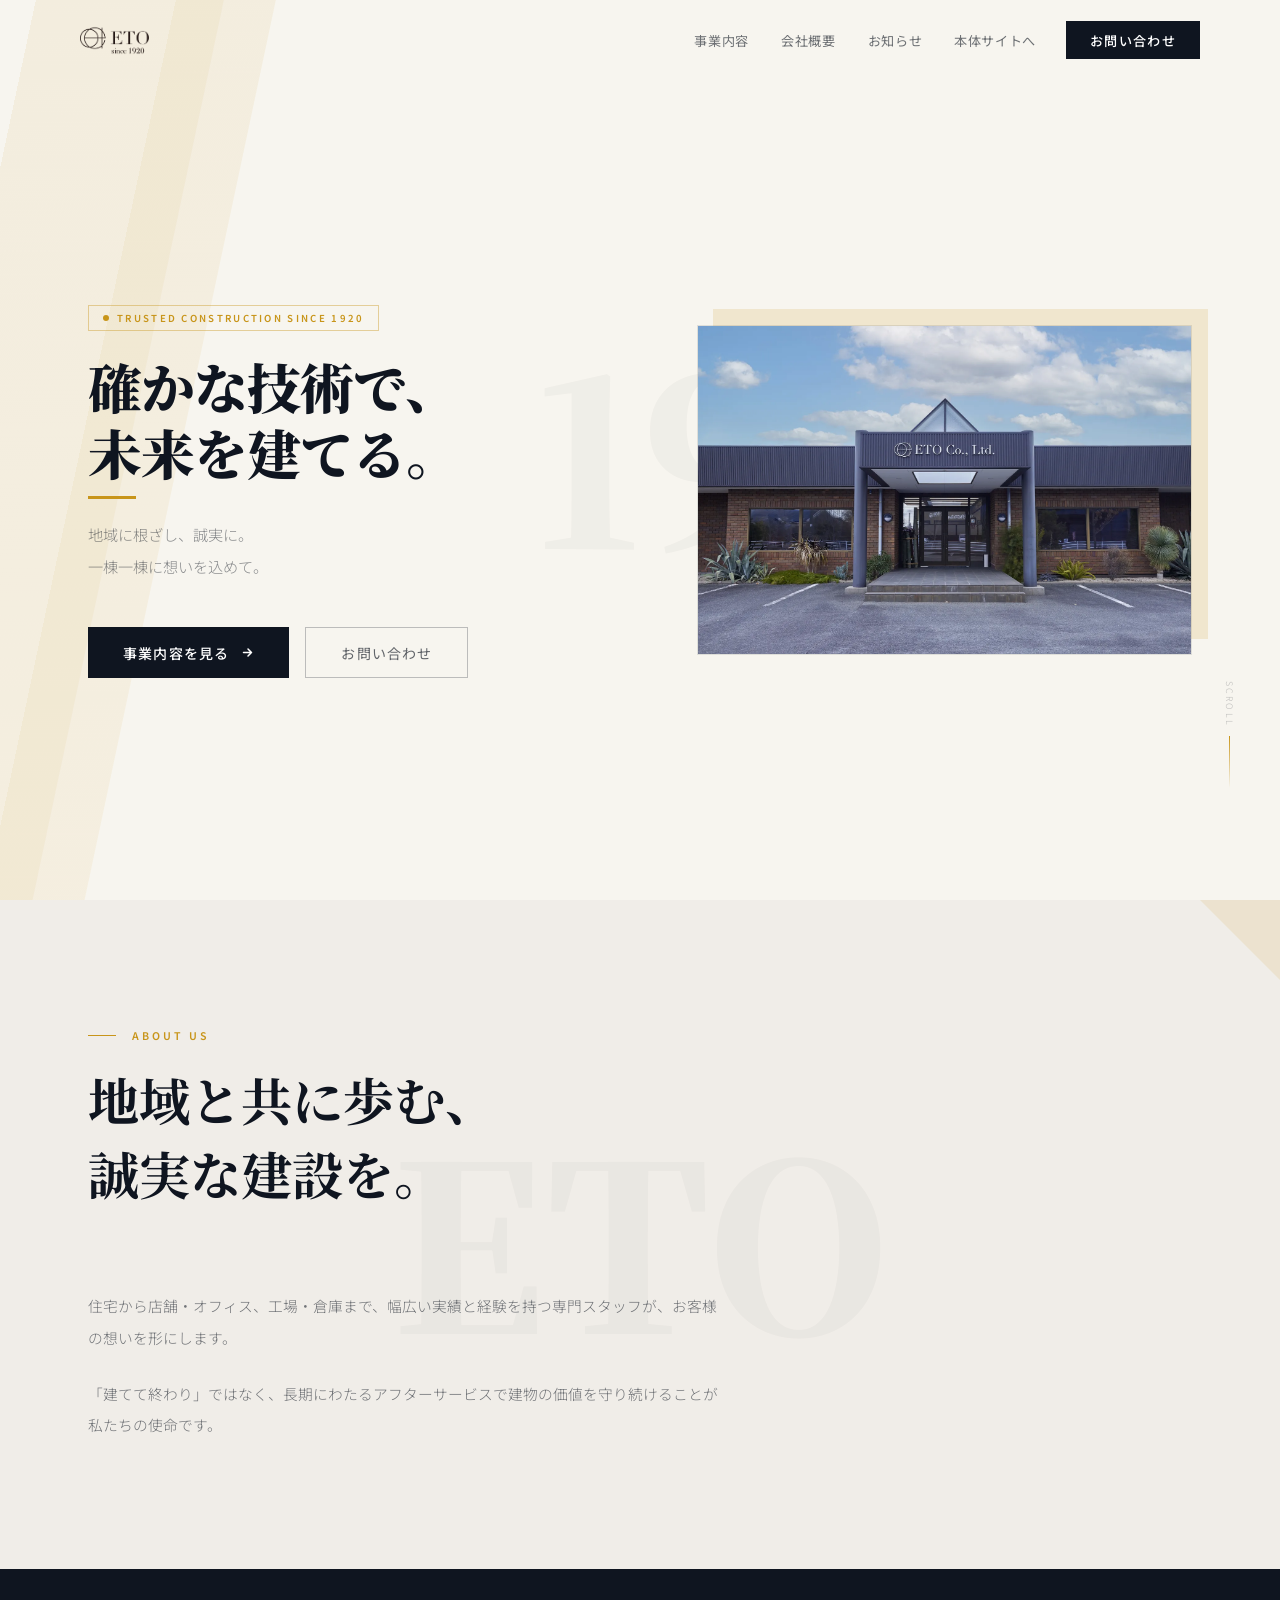
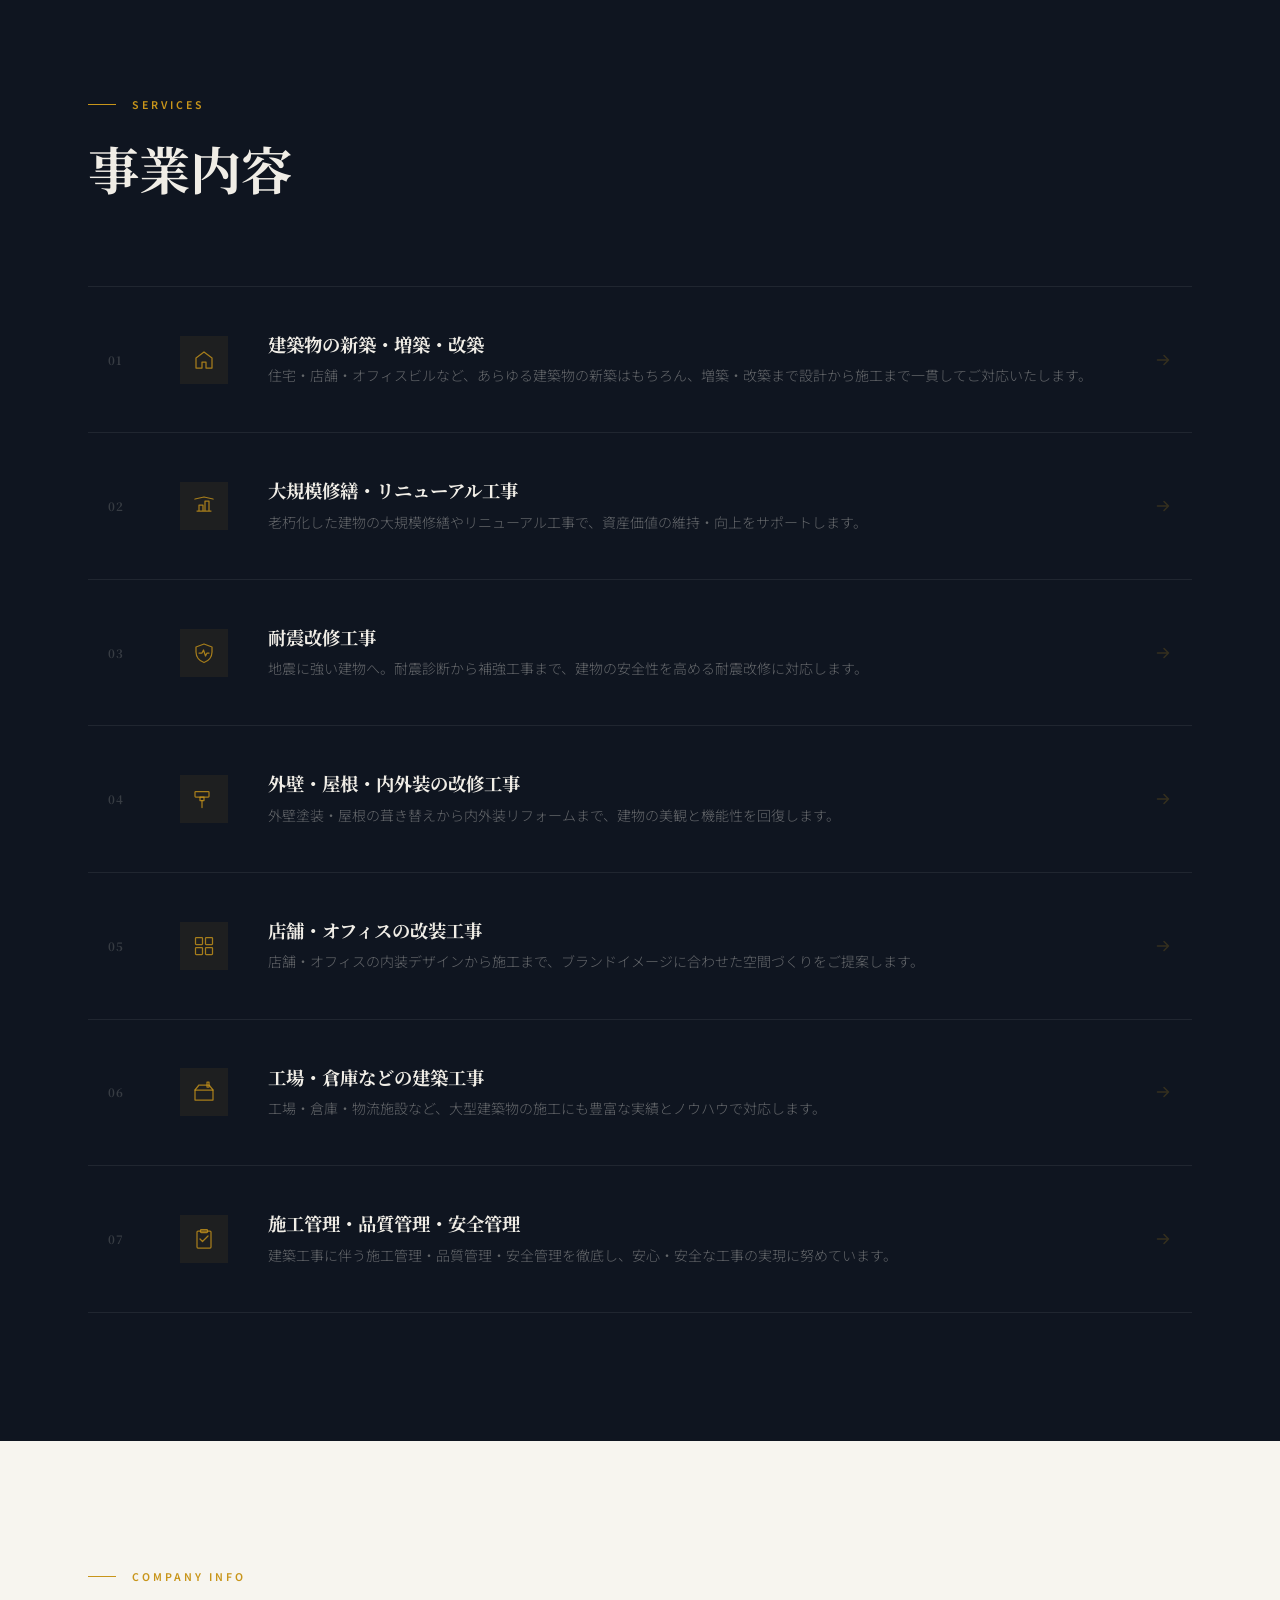
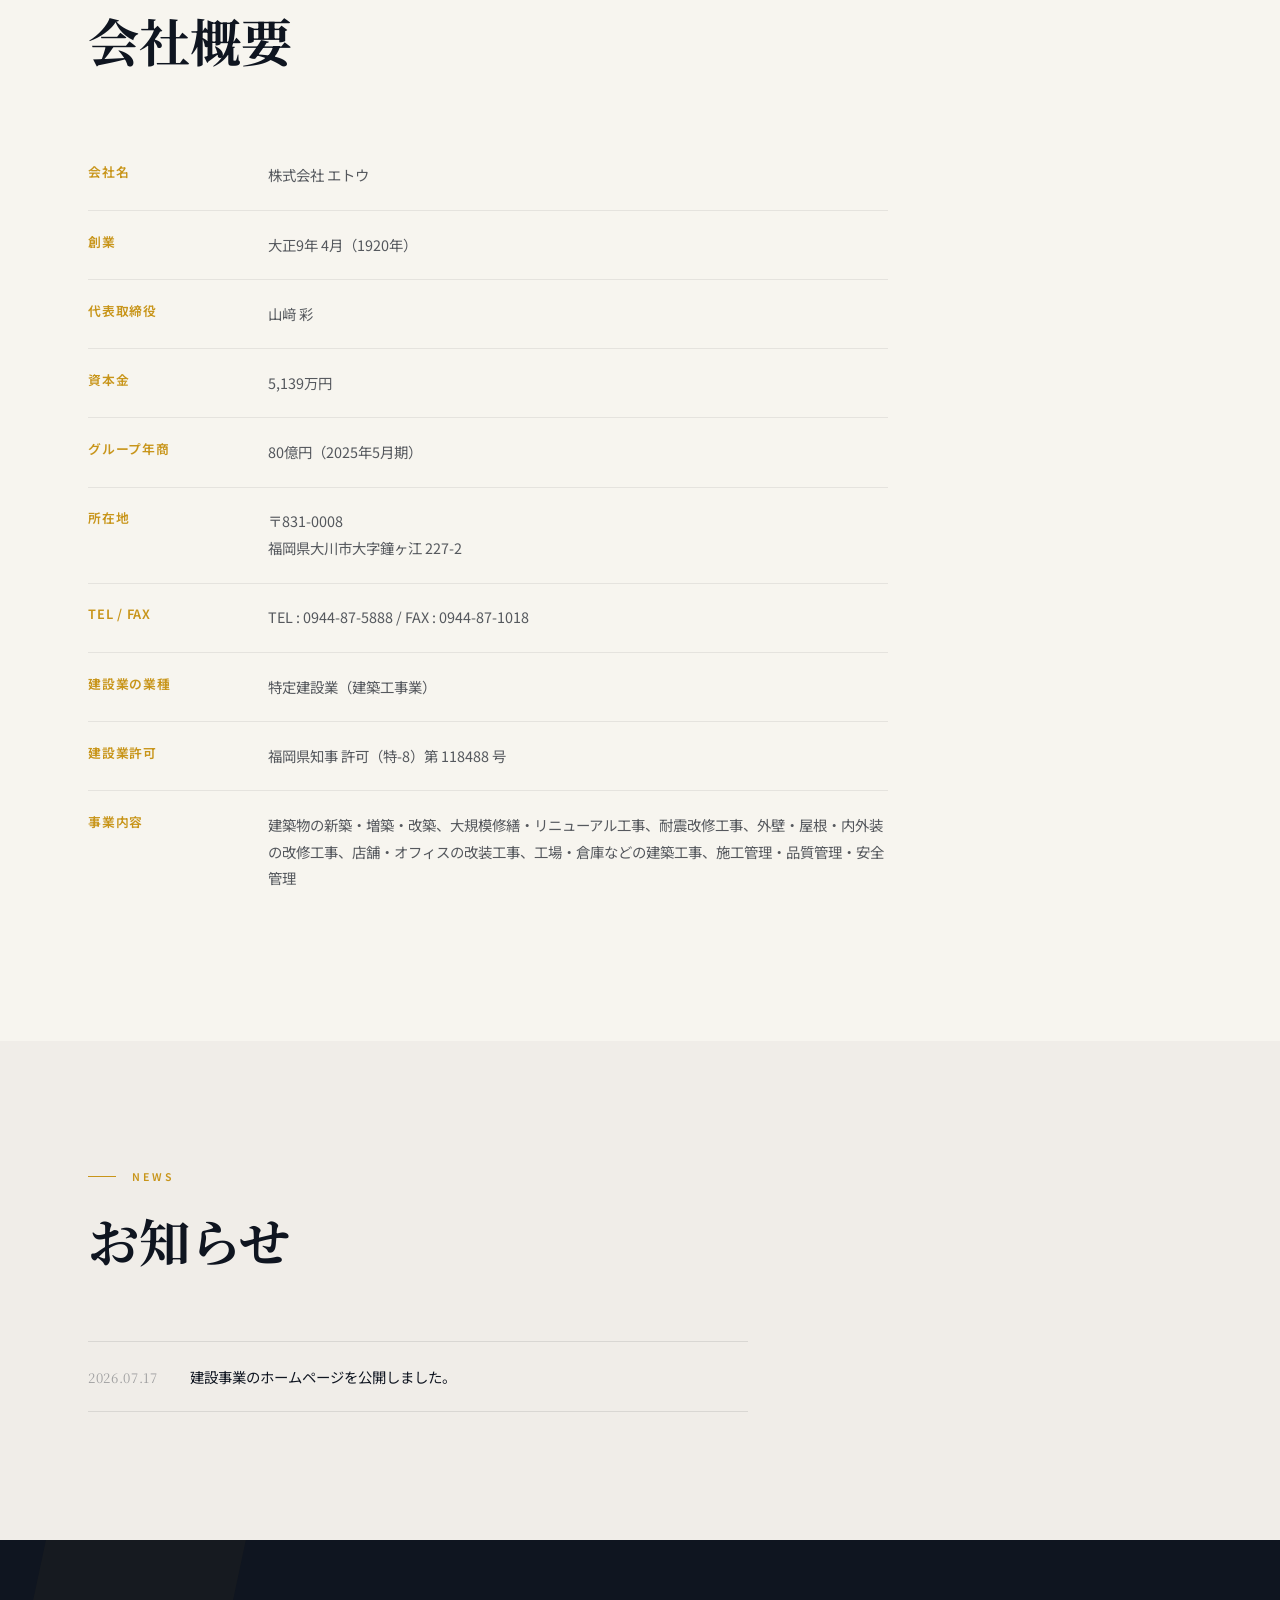
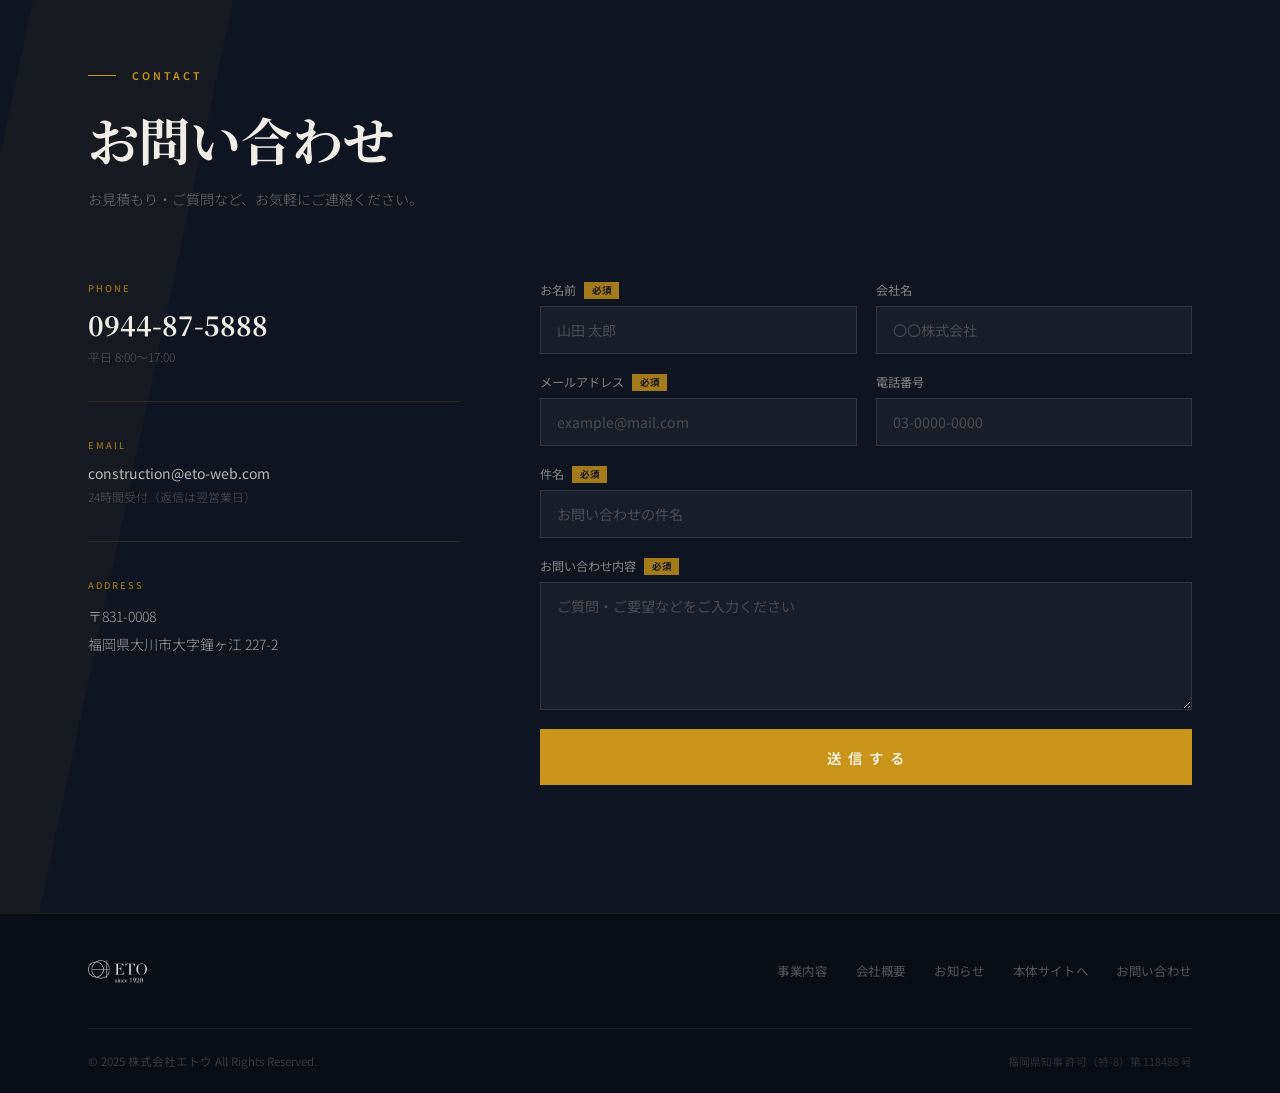
==== commit dddf4bb3: "ABOUT USの経営理念に関する一文を削除 Co-Authored-By: Claude Sonnet 5 <noreply@anthropic.com>" ====
--- a/index.html
+++ b/index.html
@@ -98,7 +98,6 @@
           <h2>地域と共に歩む、<br>誠実な建設を。</h2>
         </div>
         <div class="about-content js-fade">
-          <p class="about-para">私たちETO建設は、「誠実・品質・安全」を経営理念として、地域の皆様に信頼される建設会社を目指してまいりました。</p>
           <p class="about-para">住宅から店舗・オフィス、工場・倉庫まで、幅広い実績と経験を持つ専門スタッフが、お客様の想いを形にします。</p>
           <p class="about-para about-para--last">「建てて終わり」ではなく、長期にわたるアフターサービスで建物の価値を守り続けることが私たちの使命です。</p>
         </div>
